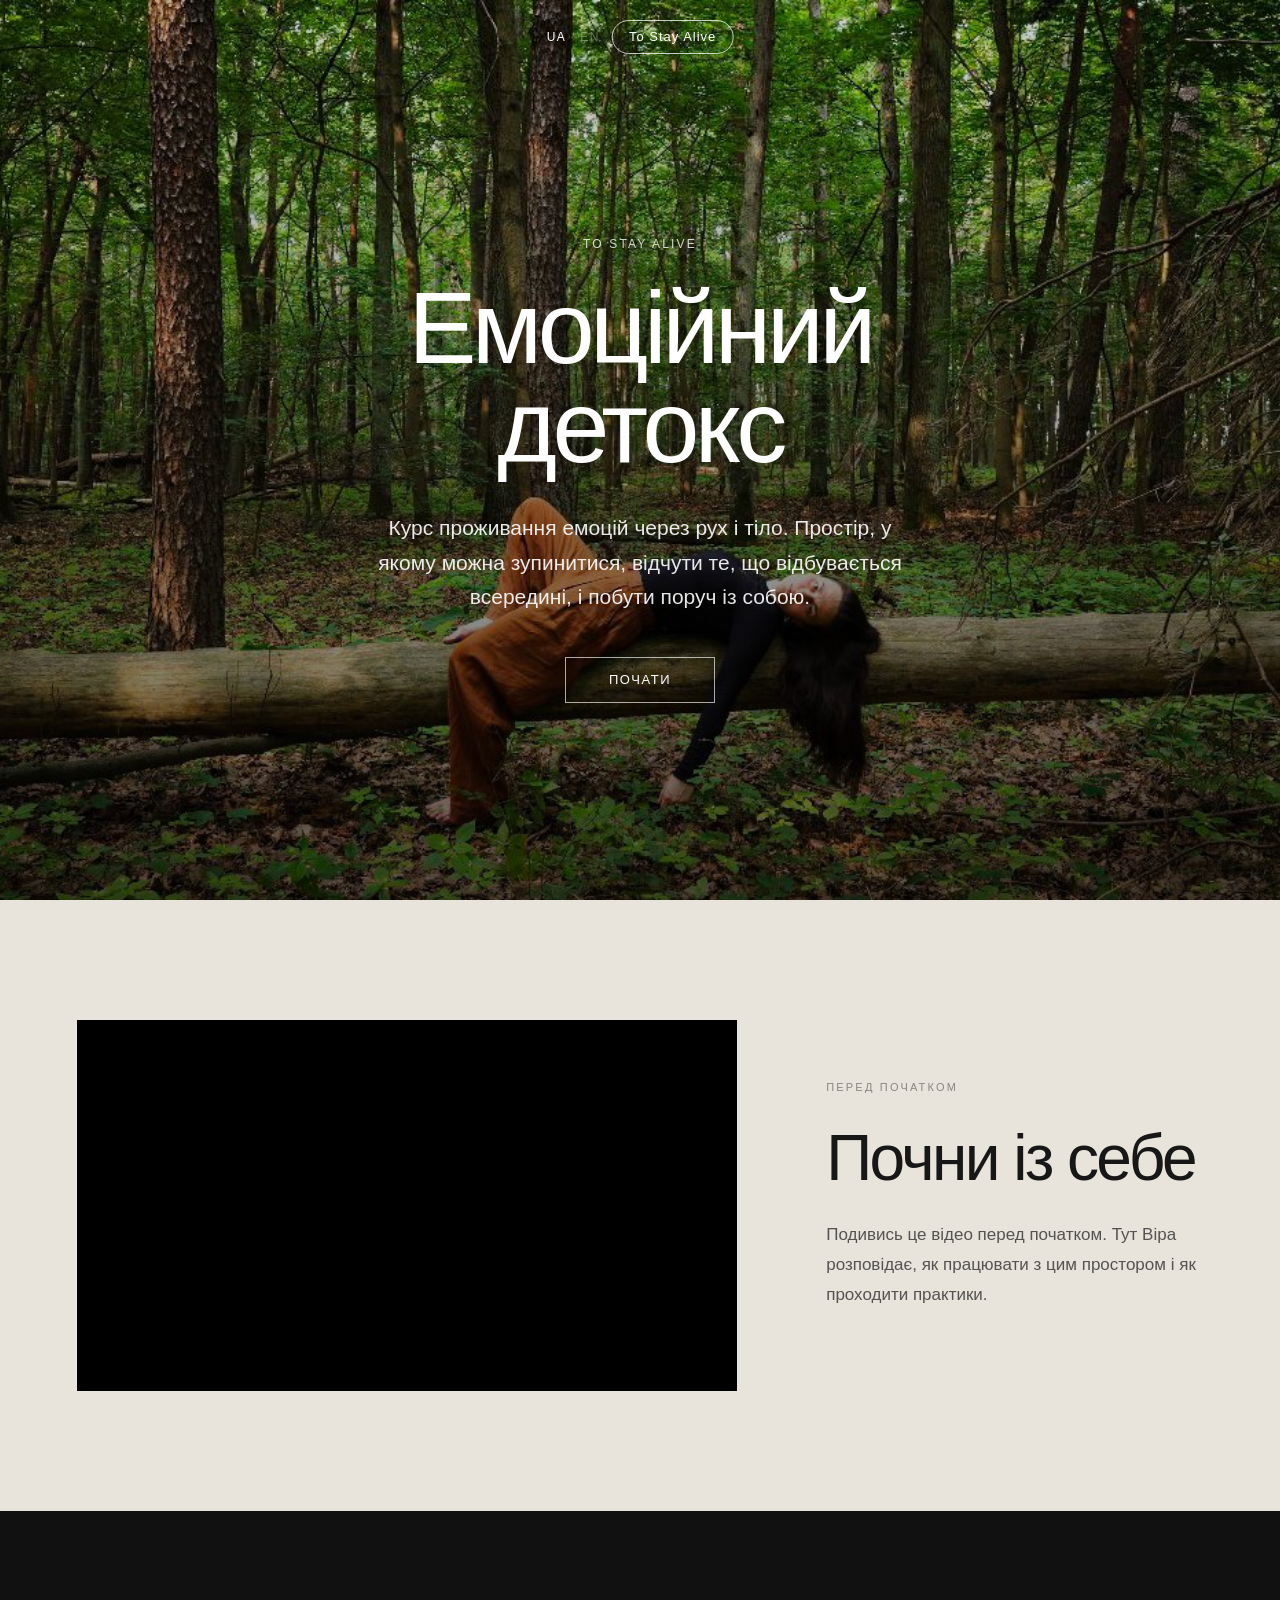
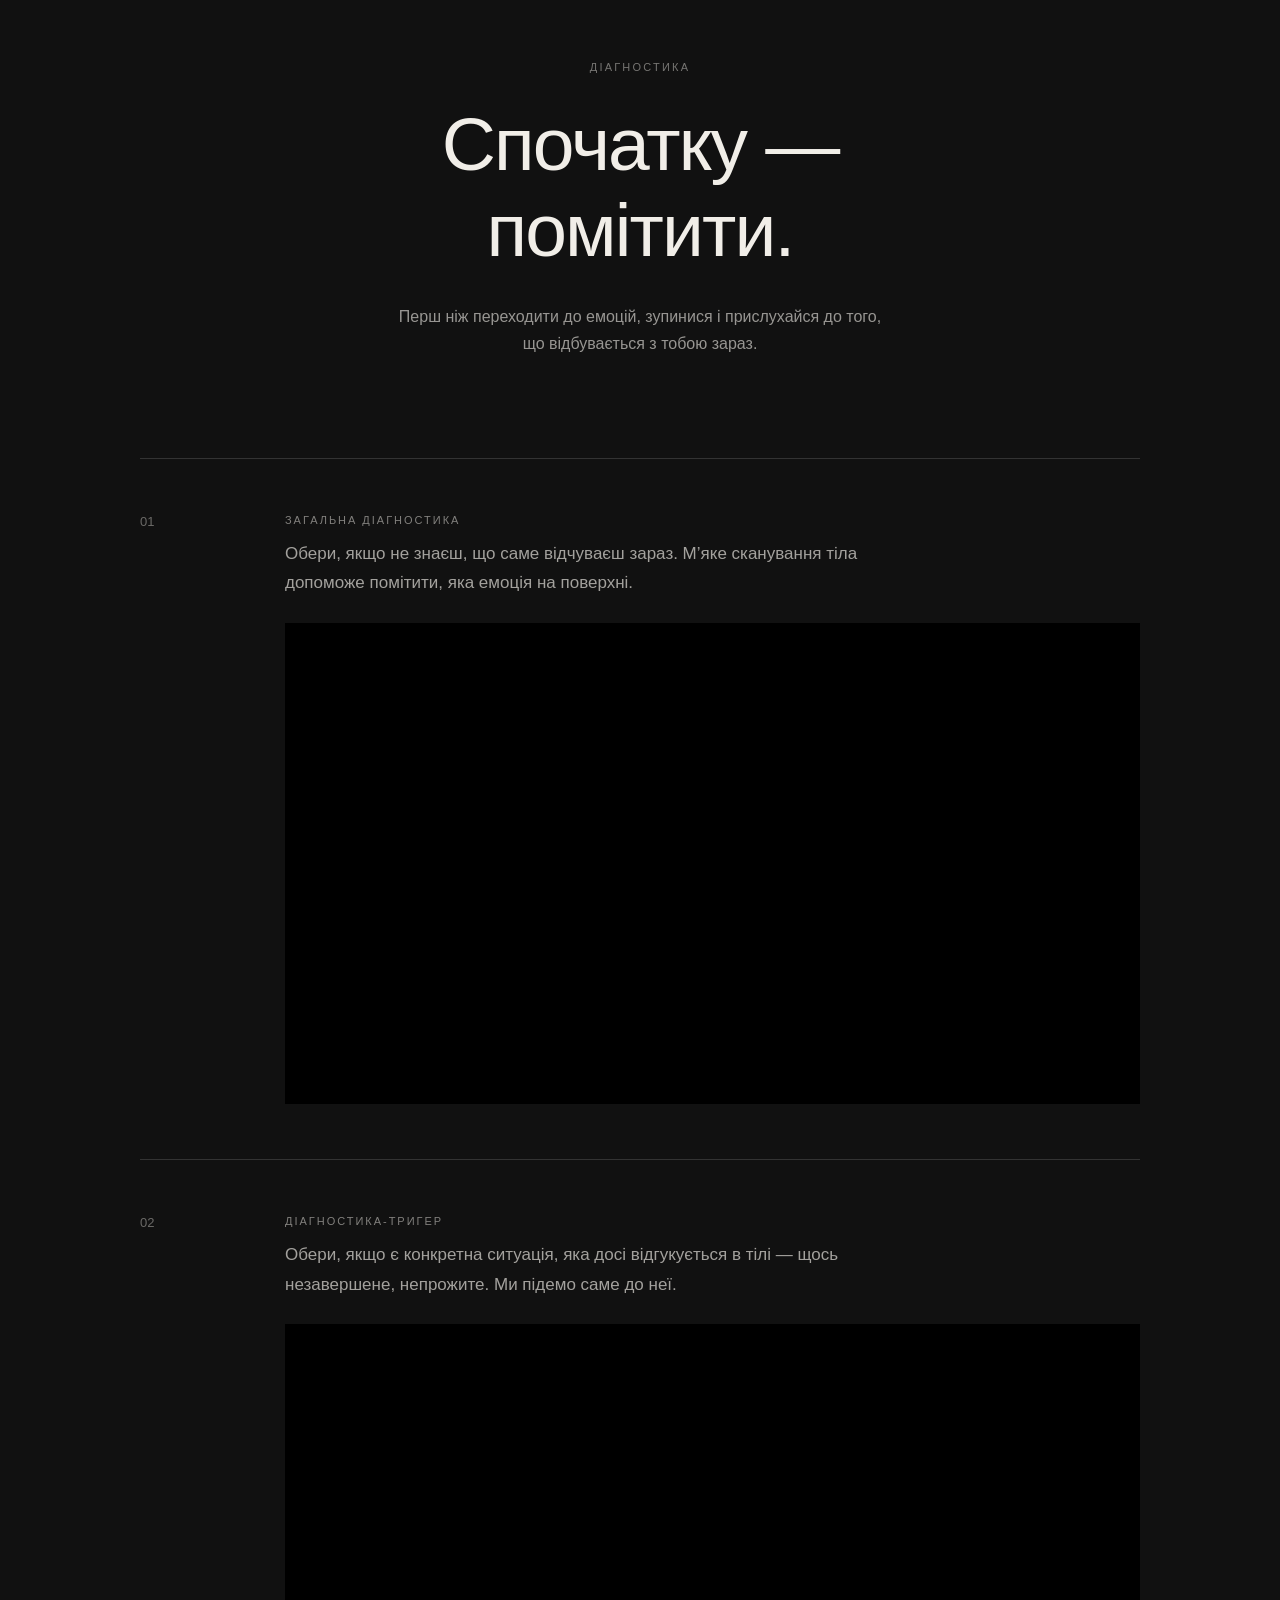
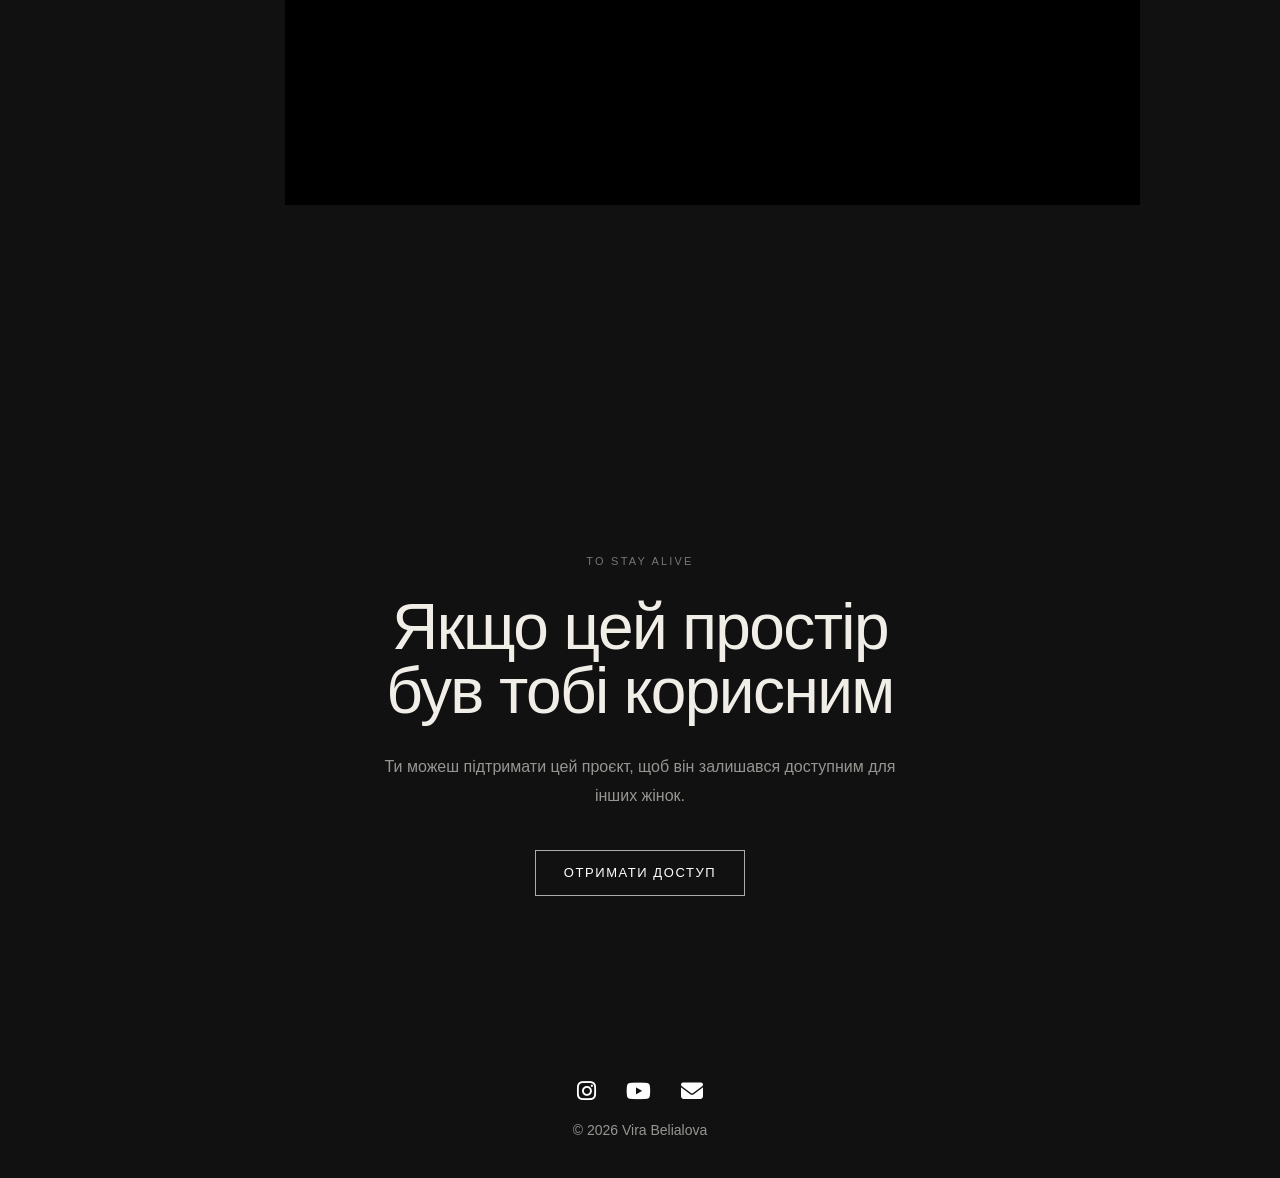
==== emotions.html @ 18999936 "Update emotions.html" ====
<!DOCTYPE html>
<html lang="uk">

<head>

  <meta charset="UTF-8">

  <meta
    name="viewport"
    content="width=device-width, initial-scale=1.0">

  <title>
    Емоційний детокс — практики проживання емоцій через рух і тіло | To Stay Alive
  </title>

  <meta
    name="description"
    content="Емоційний детокс — простір для роботи з емоціями через рух, тіло та самоспостереження. Практики для страху, тривоги, гніву, сорому, горя та радості."
  >

  <meta
    name="author"
    content="Vira Belialova"
  >

  <meta
    name="robots"
    content="index, follow, max-image-preview:large"
  >

  <link
    rel="canonical"
    href="https://vira-belialova.github.io/emotions.html"
  >

  <!-- LANGUAGE VERSIONS -->

  <link
    rel="alternate"
    hreflang="uk"
    href="https://vira-belialova.github.io/emotions.html"
  >

  <link
    rel="alternate"
    hreflang="en"
    href="https://vira-belialova.github.io/emotions.html"
  >

  <link
    rel="alternate"
    hreflang="x-default"
    href="https://vira-belialova.github.io/emotions.html"
  >


  <!-- OPEN GRAPH -->

  <meta
    property="og:type"
    content="website"
  >

  <meta
    property="og:title"
    content="Емоційний детокс — Emotional Detox"
  >

  <meta
    property="og:description"
    content="Практики проживання емоцій через рух, тіло та самоспостереження."
  >

  <meta
    property="og:url"
    content="https://vira-belialova.github.io/emotions.html"
  >

  <meta
    property="og:image"
    content="https://vira-belialova.github.io/images/emotions-hero.jpg"
  >

  <meta
    property="og:site_name"
    content="To Stay Alive"
  >


  <!-- TWITTER / X -->

  <meta
    name="twitter:card"
    content="summary_large_image"
  >

  <meta
    name="twitter:title"
    content="Емоційний детокс — Emotional Detox"
  >

  <meta
    name="twitter:description"
    content="Практики проживання емоцій через рух, тіло та самоспостереження."
  >

  <meta
    name="twitter:image"
    content="https://vira-belialova.github.io/images/emotions-hero.jpg"
  >


  <!-- STYLES -->

  <link
    rel="stylesheet"
    href="css/style.css">

  <link
    rel="stylesheet"
    href="css/emotions.css">


  <!-- ICONS -->

  <link
    rel="apple-touch-icon"
    href="/images/apple-touch-icon.png">

  <link
    rel="icon"
    type="image/png"
    sizes="32x32"
    href="/images/favicon-32x32.png">

  <link
    rel="icon"
    type="image/png"
    sizes="16x16"
    href="/images/favicon-16x16.png">

  <link
    rel="icon"
    href="/images/favicon.ico">


  <!-- FONT AWESOME -->

  <link
    rel="stylesheet"
    href="https://cdnjs.cloudflare.com/ajax/libs/font-awesome/6.5.2/css/all.min.css">


  <!-- STRUCTURED DATA -->

  <script type="application/ld+json">
  {
    "@context": "https://schema.org",
    "@type": "WebPage",
    "@id": "https://vira-belialova.github.io/emotions.html#webpage",
    "url": "https://vira-belialova.github.io/emotions.html",
    "name": "Емоційний детокс — Emotional Detox",
    "description": "Простір для роботи з емоціями через рух, тіло та самоспостереження.",
    "inLanguage": ["uk", "en"],
    "isPartOf": {
      "@type": "WebSite",
      "name": "To Stay Alive",
      "url": "https://vira-belialova.github.io/"
    },
    "creator": {
      "@type": "Person",
      "name": "Vira Belialova"
    },
    "about": [
      "emotional awareness",
      "body awareness",
      "movement practices",
      "fear",
      "anxiety",
      "anger",
      "shame",
      "grief",
      "joy",
      "self-reflection"
    ]
  }
  </script>

</head>


<body class="emotions-page">


<!-- =========================================================
     NAVIGATION
========================================================= -->

<nav class="main-nav emotions-nav">

  <div class="lang-switch">

    <span
      class="active"
      data-lang="uk"
      onclick="setLanguage('uk')">
      UA
    </span>

    <span>·</span>

    <span
      data-lang="en"
      onclick="setLanguage('en')">
      EN
    </span>

  </div>


  <a
    href="index.html"
    class="emotions-home-button">
    To Stay Alive
  </a>

</nav>



<!-- =========================================================
     UKRAINIAN
========================================================= -->

<main
  id="page-uk"
  class="language-page active">


  <!-- HERO -->

  <section class="emotion-hero">

    <div class="emotion-hero-image">

      <img
        src="images/emotions-hero.jpg"
        alt="Емоційний детокс">

    </div>


    <div class="emotion-hero-overlay"></div>


    <div class="emotion-hero-content fade-in">

      <span class="emotion-eyebrow">
        To Stay Alive
      </span>


      <h1>
        Емоційний<br>
        детокс
      </h1>


      <p>
        Курс проживання емоцій через рух і тіло.
        Простір, у якому можна зупинитися,
        відчути те, що відбувається всередині,
        і побути поруч із собою.
      </p>


      <a
        href="#intro-uk"
        class="emotion-button">
        Почати
      </a>

    </div>

  </section>



  <!-- INTRO -->

  <section
    class="emotion-video-section"
    id="intro-uk">

    <div class="emotion-video-container visible">

      <div class="emotion-video">

        <iframe
          src="https://www.youtube.com/embed/9es8H-iUbII?modestbranding=1&rel=0"
          title="Вступна частина — Емоційний детокс"
          loading="lazy"
          allow="accelerometer; autoplay; clipboard-write; encrypted-media; gyroscope; picture-in-picture; web-share"
          allowfullscreen>
        </iframe>

      </div>


      <div class="emotion-video-info">

        <span class="emotion-number">
          ПЕРЕД ПОЧАТКОМ
        </span>


        <h2>
          Почни із себе
        </h2>


        <p>
          Подивись це відео перед початком.
          Тут Віра розповідає, як працювати
          з цим простором і як проходити практики.
        </p>

      </div>

    </div>

  </section>



  <!-- DIAGNOSTICS -->

  <section class="emotion-journey">

    <div class="emotion-section-heading">

      <span class="emotion-number">
        ДІАГНОСТИКА
      </span>


      <h2>
        Спочатку — помітити.
      </h2>


      <p>
        Перш ніж переходити до емоцій,
        зупинися і прислухайся до того,
        що відбувається з тобою зараз.
      </p>

    </div>


    <div class="emotion-steps">


      <article class="emotion-step visible">

        <div class="emotion-step-number">
          01
        </div>


        <div class="emotion-step-content">

          <span>
            Загальна Діагностика
          </span>


          <p>
            Обери, якщо не знаєш, що саме відчуваєш зараз. М’яке сканування тіла допоможе помітити, яка емоція на поверхні.
          </p>


          <div class="emotion-video">

            <iframe
              src="https://www.youtube.com/embed/lxthpc0uVrY?modestbranding=1&rel=0"
              title="Діагностика 1"
              loading="lazy"
              allowfullscreen>
            </iframe>

          </div>

        </div>

      </article>



      <article class="emotion-step visible">

        <div class="emotion-step-number">
          02
        </div>


        <div class="emotion-step-content">

          <span>
            Діагностика-тригер
          </span>


          <p>
            Обери, якщо є конкретна ситуація, яка досі відгукується в тілі — щось незавершене, непрожите. Ми підемо саме до неї.
          </p>


          <div class="emotion-video">

            <iframe
              src="https://www.youtube.com/embed/dFPau69cO5Q?modestbranding=1&rel=0"
              title="Діагностика 2"
              loading="lazy"
              allowfullscreen>
            </iframe>

          </div>

        </div>

      </article>

    </div>

  </section>


  <div id="protected-content" style="display: none;">
  
  <!-- FEAR -->

  <section class="emotion-video-section">

    <div class="emotion-video-container">

      <div class="emotion-video">

        <iframe
          src="https://www.youtube.com/embed/xGLEsts89uA?modestbranding=1&rel=0"
          title="Страх — тривога"
          loading="lazy"
          allowfullscreen>
        </iframe>

      </div>


      <div class="emotion-video-info">

        <span class="emotion-number">
          01 · ЕМОЦІЯ
        </span>


        <h2>
          Страх — тривога
        </h2>


        <p>
          Страх і тривога можуть відчуватися тілом
          як напруга, стискання, бажання завмерти
          або втекти. Практика допомагає помітити
          ці відчуття та побути з ними через рух.
        </p>


        <button
          type="button"
          class="reflection-toggle"
          onclick="toggleReflection(this)">
          Зупинитися і записати
        </button>


        <div class="reflection-box">

          <p>
            Що ти помічаєш у собі зараз?
          </p>


          <textarea
            placeholder="Кілька слів для себе..."></textarea>

        </div>

      </div>

    </div>

  </section>



  <!-- ANGER -->

  <section class="emotion-video-section emotion-video-dark">

    <div class="emotion-video-container reverse">

      <div class="emotion-video">

        <iframe
          src="https://www.youtube.com/embed/i1LCmdo0Qpw?modestbranding=1&rel=0"
          title="Гнів"
          loading="lazy"
          allowfullscreen>
        </iframe>

      </div>


      <div class="emotion-video-info">

        <span class="emotion-number">
          02 · ЕМОЦІЯ
        </span>


        <h2>
          Гнів
        </h2>


        <p>
          Гнів може проявлятися як напруга,
          стискання, жар, бажання діяти або захистити
          свої межі. Практика допомагає дати цій енергії
          простір і помітити, що стоїть за нею.
        </p>


        <button
          type="button"
          class="reflection-toggle"
          onclick="toggleReflection(this)">
          Зупинитися і записати
        </button>


        <div class="reflection-box">

          <p>
            Що хоче сказати твій гнів?
          </p>


          <textarea
            placeholder="Кілька слів для себе..."></textarea>

        </div>

      </div>

    </div>

  </section>



  <!-- SHAME -->

  <section class="emotion-video-section">

    <div class="emotion-video-container">

      <div class="emotion-video">

        <iframe
          src="https://www.youtube.com/embed/QT0Ize2L8UE?modestbranding=1&rel=0"
          title="Сором"
          loading="lazy"
          allowfullscreen>
        </iframe>

      </div>


      <div class="emotion-video-info">

        <span class="emotion-number">
          03 · ЕМОЦІЯ
        </span>


        <h2>
          Сором
        </h2>


        <p>
          Сором може стискати тіло всередину —
          опускати голову, змінювати дихання,
          створювати бажання сховатися або стати менш помітною.
          Практика допомагає помітити це стискання
          і поступово повернути собі більше простору.
        </p>


        <button
          type="button"
          class="reflection-toggle"
          onclick="toggleReflection(this)">
          Зупинитися і записати
        </button>


        <div class="reflection-box">

          <p>
            Що відбувається всередині тебе?
          </p>


          <textarea
            placeholder="Кілька слів для себе..."></textarea>

        </div>

      </div>

    </div>

  </section>



  <!-- GRIEF -->

  <section class="emotion-video-section emotion-video-dark">

    <div class="emotion-video-container reverse">

      <div class="emotion-video">

        <iframe
          src="https://www.youtube.com/embed/eyhvzRlIT9U?modestbranding=1&rel=0"
          title="Горе"
          loading="lazy"
          allowfullscreen>
        </iframe>

      </div>


      <div class="emotion-video-info">

        <span class="emotion-number">
          04 · ЕМОЦІЯ
        </span>


        <h2>
          Горе
        </h2>


        <p>
          Горе може жити в грудях і горлі —
          відчуватися як тяжкість, стискання,
          бажання зітхнути або сховатися.
          Практика дає тілу можливість м'яко рухатися,
          дихати й залишатися поруч із тим, що болить.
        </p>


        <button
          type="button"
          class="reflection-toggle"
          onclick="toggleReflection(this)">
          Зупинитися і записати
        </button>


        <div class="reflection-box">

          <p>
            Що ти хочеш дозволити собі прожити?
          </p>


          <textarea
            placeholder="Кілька слів для себе..."></textarea>

        </div>

      </div>

    </div>

  </section>



  <!-- JOY -->

  <section class="emotion-video-section">

    <div class="emotion-video-container">

      <div class="emotion-video">

        <iframe
          src="https://www.youtube.com/embed/jTDl2qSixjk?modestbranding=1&rel=0"
          title="Радість"
          loading="lazy"
          allowfullscreen>
        </iframe>

      </div>


      <div class="emotion-video-info">

        <span class="emotion-number">
          05 · ЕМОЦІЯ
        </span>


        <h2>
          Радість
        </h2>


        <p>
          Радість може відчуватися як більше простору
          в тілі, вільніше дихання, легкість і бажання рухатися.
          Практика через вільний і спонтанний рух
          допомагає помітити та дозволити собі цей стан.
        </p>


        <button
          type="button"
          class="reflection-toggle"
          onclick="toggleReflection(this)">
          Зупинитися і записати
        </button>


        <div class="reflection-box">

          <p>
            Де ти відчуваєш радість у своєму тілі?
          </p>


          <textarea
            placeholder="Кілька слів для себе..."></textarea>

        </div>

      </div>

    </div>

  </section>



  <!-- THREE EMOTIONS -->

  <section class="emotion-video-section emotion-video-dark">

    <div class="emotion-video-container reverse">

      <div class="emotion-video">

        <iframe
          src="https://www.youtube.com/embed/d5rJlG49yBM?modestbranding=1&rel=0"
          title="Страх · Гнів · Сором"
          loading="lazy"
          allowfullscreen>
        </iframe>

      </div>


      <div class="emotion-video-info">

        <span class="emotion-number">
          06 · ПРАКТИКА
        </span>


        <h2>
          Страх · Гнів · Сором
        </h2>


        <p>
          Об'єднана практика для глибшого проживання
          трьох емоцій через рух і тіло.
        </p>


        <button
          type="button"
          class="reflection-toggle"
          onclick="toggleReflection(this)">
          Зупинитися і записати
        </button>


        <div class="reflection-box">

          <p>
            Що змінилося у твоєму стані?
          </p>


          <textarea
            placeholder="Кілька слів для себе..."></textarea>

        </div>

      </div>

    </div>

  </section>



  <!-- FINAL MEDITATION -->

  <section class="emotion-video-full">

    <div class="emotion-video-full-wrapper">

      <iframe
        src="https://www.youtube.com/embed/OehWZRHWod8?modestbranding=1&rel=0"
        title="Завершальна медитація"
        loading="lazy"
        allowfullscreen>
      </iframe>

    </div>

  </section>



  <!-- ENDING -->

  <section class="emotion-ending">

    <div class="emotion-ending-content">

      <span class="emotion-number">
        НА ЗАВЕРШЕННЯ
      </span>


      <h2>
        Ти можеш<br>
        повертатися сюди.
      </h2>


      <p>
        Не тільки коли все добре,
        а в будь-який момент, коли це необхідно —
        в будь-якому стані й без жодних правил
        або послідовностей.
      </p>


      <p class="emotion-ending-small">
        Бережи себе.
      </p>

    </div>

  </section>

  </div>

  <!-- SUPPORT -->

  <section class="emotion-support">

    <div class="emotion-support-content">

      <span class="emotion-number">
        TO STAY ALIVE
      </span>


      <h2>
        Якщо цей простір<br>
        був тобі корисним
      </h2>


      <p>
        Ти можеш підтримати цей проєкт,
        щоб він залишався доступним
        для інших жінок.
      </p>


      <button
        type="button"
        class="emotion-button"
        id="emotionsDonateBtn">
      
        Отримати доступ
      
      </button>

    </div>

  </section>


</main>



<!-- =========================================================
     ENGLISH
========================================================= -->

<main
  id="page-en"
  class="language-page">


  <!-- HERO -->

  <section class="emotion-hero">

    <div class="emotion-hero-image">

      <img
        src="images/emotions-hero.jpg"
        alt="Emotional Detox">

    </div>


    <div class="emotion-hero-overlay"></div>


    <div class="emotion-hero-content fade-in">

      <span class="emotion-eyebrow">
        To Stay Alive
      </span>


      <h1>
        Emotional<br>
        Detox
      </h1>


      <p>
        A movement-based course for processing emotions.
        A quiet space to slow down,
        notice what is happening inside,
        and stay with yourself.
      </p>


      <a
        href="#intro-en"
        class="emotion-button">
        Begin
      </a>

    </div>

  </section>



  <!-- INTRO -->

  <section
    class="emotion-video-section"
    id="intro-en">

    <div class="emotion-video-container visible">

      <div class="emotion-video">

        <iframe
          src="https://www.youtube.com/embed/UPxPCXpuX54?modestbranding=1&rel=0"
          title="Introduction — Emotional Detox"
          loading="lazy"
          allowfullscreen>
        </iframe>

      </div>


      <div class="emotion-video-info">

        <span class="emotion-number">
          BEFORE YOU BEGIN
        </span>


        <h2>
          Start with yourself
        </h2>


        <p>
          Watch this introduction before you begin.
          Vera will guide you through the space
          and explain how to work with the practices.
        </p>

      </div>

    </div>

  </section>



  <!-- DIAGNOSTICS -->

  <section class="emotion-journey">

    <div class="emotion-section-heading">

      <span class="emotion-number">
        DIAGNOSTICS
      </span>


      <h2>
        First — notice.
      </h2>


      <p>
        Before moving into the emotions,
        pause and notice what is happening
        inside you right now.
      </p>

    </div>


    <div class="emotion-steps">

      <article class="emotion-step visible">

        <div class="emotion-step-number">
          01
        </div>


        <div class="emotion-step-content">

          <span>
            Open diagnostic
          </span>


          <p>
            Choose this if you’re not sure what you’re feeling right now. A gentle body scan will help notice which emotion is closest to the surface.
          </p>


          <div class="emotion-video">

            <iframe
              src="https://www.youtube.com/embed/MCTmSelHE_M?modestbranding=1&rel=0"
              title="Diagnostic 1"
              loading="lazy"
              allowfullscreen>
            </iframe>

          </div>

        </div>

      </article>


      <article class="emotion-step visible">

        <div class="emotion-step-number">
          02
        </div>


        <div class="emotion-step-content">

          <span>
            Trigger diagnostic
          </span>


          <p>
            Choose this if there’s a specific situation still echoing in your body — something unfinished. We’ll go straight to that.
          </p>


          <div class="emotion-video">

            <iframe
              src="https://www.youtube.com/embed/0-iWEACOSRg?modestbranding=1&rel=0"
              title="Diagnostic 2"
              loading="lazy"
              allowfullscreen>
            </iframe>

          </div>

        </div>

      </article>

    </div>

  </section>

  <div id="protected-content" style="display: none;">

  <!-- FEAR -->

  <section class="emotion-video-section">

    <div class="emotion-video-container">

      <div class="emotion-video">

        <iframe
          src="https://www.youtube.com/embed/5UyP_F-0yXs?modestbranding=1&rel=0"
          title="Fear"
          loading="lazy"
          allowfullscreen>
        </iframe>

      </div>


      <div class="emotion-video-info">

        <span class="emotion-number">
          01 · EMOTION
        </span>


        <h2>
          Fear
        </h2>


        <p>
          Fear and anxiety can be felt in the body
          as tension, contraction, stillness,
          or the urge to move away.
          This practice invites you to notice
          these sensations through movement.
        </p>


        <button
          type="button"
          class="reflection-toggle"
          onclick="toggleReflection(this)">
          Pause & reflect
        </button>


        <div class="reflection-box">

          <p>
            What do you notice in yourself right now?
          </p>


          <textarea
            placeholder="A few words for yourself..."></textarea>

        </div>

      </div>

    </div>

  </section>



  <!-- ANGER -->

  <section class="emotion-video-section emotion-video-dark">

    <div class="emotion-video-container reverse">

      <div class="emotion-video">

        <iframe
          src="https://www.youtube.com/embed/4ALZcuwLGPo?modestbranding=1&rel=0"
          title="Anger"
          loading="lazy"
          allowfullscreen>
        </iframe>

      </div>


      <div class="emotion-video-info">

        <span class="emotion-number">
          02 · EMOTION
        </span>


        <h2>
          Anger
        </h2>


        <p>
          Anger can appear as tension, heat,
          contraction, the need to act,
          or the need to protect your boundaries.
          This practice gives that energy space
          and invites you to notice what lies beneath it.
        </p>


        <button
          type="button"
          class="reflection-toggle"
          onclick="toggleReflection(this)">
          Pause & reflect
        </button>


        <div class="reflection-box">

          <p>
            What does your anger want to say?
          </p>


          <textarea
            placeholder="A few words for yourself..."></textarea>

        </div>

      </div>

    </div>

  </section>



  <!-- SHAME -->

  <section class="emotion-video-section">

    <div class="emotion-video-container">

      <div class="emotion-video">

        <iframe
          src="https://www.youtube.com/embed/zcDHckG3BnA?modestbranding=1&rel=0"
          title="Shame"
          loading="lazy"
          allowfullscreen>
        </iframe>

      </div>


      <div class="emotion-video-info">

        <span class="emotion-number">
          03 · EMOTION
        </span>


        <h2>
          Shame
        </h2>


        <p>
          Shame can make the body contract inward —
          lowering the head, changing the breath,
          creating the urge to hide or become smaller.
          This practice helps you notice that contraction
          and gradually create more space.
        </p>


        <button
          type="button"
          class="reflection-toggle"
          onclick="toggleReflection(this)">
          Pause & reflect
        </button>


        <div class="reflection-box">

          <p>
            What is happening inside you?
          </p>


          <textarea
            placeholder="A few words for yourself..."></textarea>

        </div>

      </div>

    </div>

  </section>



  <!-- GRIEF -->

  <section class="emotion-video-section emotion-video-dark">

    <div class="emotion-video-container reverse">

      <div class="emotion-video">

        <iframe
          src="https://www.youtube.com/embed/Dup5n1ddhPY?modestbranding=1&rel=0"
          title="Grief"
          loading="lazy"
          allowfullscreen>
        </iframe>

      </div>


      <div class="emotion-video-info">

        <span class="emotion-number">
          04 · EMOTION
        </span>


        <h2>
          Grief
        </h2>


        <p>
          Grief can be felt in the chest and throat —
          as heaviness, tightness, or the desire to sigh.
          This practice gives the body space to move,
          breathe, and stay close to what hurts.
        </p>


        <button
          type="button"
          class="reflection-toggle"
          onclick="toggleReflection(this)">
          Pause & reflect
        </button>


        <div class="reflection-box">

          <p>
            What would you like to allow yourself to feel?
          </p>


          <textarea
            placeholder="A few words for yourself..."></textarea>

        </div>

      </div>

    </div>

  </section>



  <!-- JOY -->

  <section class="emotion-video-section">

    <div class="emotion-video-container">

      <div class="emotion-video">

        <iframe
          src="https://www.youtube.com/embed/8VbHXGXDVm8?modestbranding=1&rel=0"
          title="Joy"
          loading="lazy"
          allowfullscreen>
        </iframe>

      </div>


      <div class="emotion-video-info">

        <span class="emotion-number">
          05 · EMOTION
        </span>


        <h2>
          Joy
        </h2>


        <p>
          Joy can feel like more space in the body,
          freer breathing, lightness, and a desire to move.
          Through free and spontaneous movement,
          this practice invites you to notice
          and allow that experience.
        </p>


        <button
          type="button"
          class="reflection-toggle"
          onclick="toggleReflection(this)">
          Pause & reflect
        </button>


        <div class="reflection-box">

          <p>
            Where do you feel joy in your body?
          </p>


          <textarea
            placeholder="A few words for yourself..."></textarea>

        </div>

      </div>

    </div>

  </section>



  <!-- FINAL MEDITATION -->

  <section class="emotion-video-full">

    <div class="emotion-video-full-wrapper">

      <iframe
        src="https://www.youtube.com/embed/ATEfmNPqHtM?modestbranding=1&rel=0"
        title="Final meditation"
        loading="lazy"
        allowfullscreen>
      </iframe>

    </div>

  </section>



  <!-- ENDING -->

  <section class="emotion-ending">

    <div class="emotion-ending-content">

      <span class="emotion-number">
        TO FINISH
      </span>


      <h2>
        You can<br>
        come back here.
      </h2>


      <p>
        Not only when everything is fine,
        but whenever you need it —
        in any state and without
        any rules or sequence.
      </p>


      <p class="emotion-ending-small">
        Take care of yourself.
      </p>

    </div>

  </section>

    </section>

  </div>


  <!-- SUPPORT -->


  <section class="emotion-support">

    <div class="emotion-support-content">

      <span class="emotion-number">
        TO STAY ALIVE
      </span>


      <h2>
        If this space<br>
        was helpful to you
      </h2>


      <p>
        You can support this project
        and help keep it available
        for other women.
      </p>


      <button
        type="button"
        class="emotion-button"
        id="emotionsDonateBtnEn">
      
        Get access
      
      </button>

    </div>

  </section>


</main>



<!-- =========================================================
     DONATION MODAL
========================================================= -->

<div
  id="donateModal"
  class="donate-modal"
  role="dialog"
  aria-modal="true"
  aria-label="Donation information">


  <div class="donate-modal-content">


    <span
      id="closeModal"
      class="close-modal"
      aria-label="Close donation window"
      role="button"
      tabindex="0">

      &times;

    </span>


    <h2>
      Support the Project
    </h2>

  <!-- TABS -->
  
  <div class="donate-tabs">

  <button
    type="button"
    class="tab-btn active"
    data-tab="paypal">

    PayPal

  </button>


  <button
    type="button"
    class="tab-btn"
    data-tab="wise">

    Wise

  </button>


  <button
    type="button"
    class="tab-btn"
    data-tab="crypto">

    USDT

  </button>


  <button
    type="button"
    class="tab-btn"
    data-tab="card">

    A-Bank

  </button>

</div>



<!-- PAYPAL -->

<div
  class="tab-content active"
  id="paypal">

  <a
    href="https://paypal.me/ViraBelialova"
    target="_blank"
    rel="noopener noreferrer"
    class="donate-link">

    Donate via PayPal

  </a>


  <p class="donation-note">

    You can pay with PayPal account or card.

  </p>

</div>



<!-- WISE -->

<div
  class="tab-content"
  id="wise">

  <div class="bank-details">

    <p>
      <strong>Wise</strong>
    </p>


    <p class="card-number">
      BE82 9053 0838 8568
    </p>


    <button
      type="button"
      class="copy-btn"
      id="copyWise">

      Copy Wise details

    </button>

  </div>


  <p class="donation-note">

    You can support the project directly through Wise.

  </p>

</div>



<!-- USDT -->

<div
  class="tab-content"
  id="crypto">


  <div class="qr-copy">

    <img
      src="images/qr-usdt.JPG"
      alt="USDT QR code"
      class="donation-qr"
      loading="lazy">

  </div>


  <p
    class="donation-note wallet-address"
    id="walletAddress"
    style="display:none;">

    TLg3NrPEcMphcXSrAWVdmLc9QmAhAwKJ5G

  </p>


  <p class="donation-note">

    Make sure the network is TRC20.

  </p>


  <div class="donate-actions">

    <button
      type="button"
      id="copyWallet"
      class="copy-btn">

      Copy wallet

    </button>


    <button
      type="button"
      id="showWallet"
      class="show-wallet">

      Show wallet

    </button>

  </div>

</div>


<!-- A-BANK -->

<div
  class="tab-content"
  id="card">

  <p>
    Support via A-Bank
  </p>


  <div class="bank-details">

    <p>
      <strong>Card number</strong>
    </p>


    <p class="card-number">
      4323 3450 5365 5222
    </p>


    <button
      type="button"
      class="copy-btn"
      id="copyCard">

      Copy card number

    </button>

  </div>


  <p class="donation-note">

    You can support the project directly using the card details above.

  </p>

</div>


<!-- CLOSE DONATION MODAL CONTENT -->

</div>


<!-- CLOSE DONATION MODAL -->

  <!-- =========================================================
     ACCESS REQUEST
========================================================= -->

<div class="access-request">

  <button
    type="button"
    class="emotion-button"
    id="openAccessRequest">

    Отримати доступ

  </button>


  <div
    id="accessRequestPanel"
    class="access-request-panel"
    style="display:none;">

    <span class="emotion-number">
      ОТРИМАТИ ДОСТУП
    </span>

    <h3>
      Хочеш пройти Emotional Detox?
    </h3>

    <p>
      Залиш свої контакти — ми зв'яжемося з тобою
      та надішлемо персональне посилання після оплати.
    </p>


    <form id="accessRequestForm">

      <input
        type="text"
        id="requestName"
        name="name"
        placeholder="Твоє ім'я"
        required
      >


      <input
        type="text"
        id="requestContact"
        name="contact"
        placeholder="Email або Telegram"
        required
      >


      <select
        id="requestPayment"
        name="payment_method"
        required
      >

        <option value="">
          Обери спосіб оплати
        </option>

        <option value="Wise">
          Wise
        </option>

        <option value="PayPal">
          PayPal
        </option>

        <option value="USDT">
          USDT
        </option>

        <option value="A-Bank">
          A-Bank
        </option>

      </select>


      <textarea
        id="requestMessage"
        name="message"
        placeholder="Повідомлення (необов'язково)"
      ></textarea>


      <button
        type="submit"
        class="emotion-button">

        Надіслати запит

      </button>


      <p
        id="requestStatus"
        style="display:none;">
      </p>

    </form>

  </div>

</div>
  

</div>



<!-- =========================================================
     FOOTER
========================================================= -->



<footer>
  <div id="contacts" class="socials">
    <a href="https://www.instagram.com/veramandarin" target="_blank"><i class="fab fa-instagram"></i></a>
    <a href="https://www.youtube.com/@verabelialova" target="_blank"><i class="fab fa-youtube"></i></a>
    <a href="mailto:veramandarin@gmail.com"><i class="fas fa-envelope"></i></a>
  </div>
  <p style="margin-top:20px; font-size:14px; opacity:0.6;">© 2026 Vira Belialova</p>
</footer>

<script src="js/emotions.js"></script>

</body>

</html>
---- css/style.css ----
/* =========================
   BASE
========================= */
* {
  margin: 0;
  padding: 0;
  box-sizing: border-box;
  font-family: 'Garet', sans-serif;
}

body {
  background: #000;
  color: #fff;
  overflow-x: hidden;
}

.main-nav {
  position: fixed;
  top: 20px;
  left: 50%;
  transform: translateX(-50%);
  z-index: 1000;
  text-align: center;

  display: flex;
  justify-content: center;
  align-items: center;
  gap: 12px; 
}

.support-section {
  scroll-margin-top: 160px;
}


/* =========================
    language support
========================= */
.lang-switch {
  font-size: 12px;
  letter-spacing: 1.5px;
}

.lang-switch span{
  cursor:pointer;
  opacity:0.35;
  transition:opacity 0.4s ease;
}

.lang-switch span:hover{
  opacity:0.7;
}

.lang-switch .active{
  opacity:1;
}

@media (max-width: 768px){
  .main-nav {
    display: flex;
    align-items: center;
    flex-direction: row;
    gap: 12px;
  }
}

@media (max-width: 768px){
  .lang-switch{
    font-size: 11px;
  }
}



/* =========================
   SHE SUPPORT
========================= */
.she-support{
  margin-top:40px;
  text-align:center;
}

.she-support-btn{
  display:inline-block;
  font-size:14px;
  letter-spacing:1px;
  text-transform:uppercase;
  color:#fff;
  text-decoration:none;
  opacity:0.6;
  transition:opacity 0.3s ease;
}

.she-support-btn:hover{
  opacity:1;
}


/* =========================
   THANK PHOTO (TITLE ONLY)
========================= */
.thank-photo {
  position: relative;
}

/* =========================
   THANK TEXT SECTION (SEPARATE)
========================= */
.thank-text-section {
  background: #000;
  padding: 80px 0;
}

.thank-text {
  max-width: 650px;
  margin: 0 auto;
  padding: 0 24px;

  text-align: center;
  line-height: 1.8;
  font-size: 16px;
  color: #fff;

  opacity: 1;
  transform: translateY(20px);
  transition: opacity 1s ease, transform 1s ease;
}

/* fade-in */
.thank-text.visible {
  opacity: 0.9;
  transform: translateY(0);
}

/* MOBILE */
@media (max-width: 768px) {
  .thank-text {
    max-width: 88%;
    font-size: 15px;
    line-height: 1.7;
    padding: 0 12px;
  }

  .thank-text-section {
    padding: 60px 0;
  }
  .section {
  min-height: auto;
  height: auto;
   }
}

@media (max-width: 768px) {
  .video-text-section {
    padding: 50px 6%;
  }
}




/* =========================
  BACK TO TOP BUTTON
========================= */
#backToTop {
  position: fixed;
  bottom: 26px;
  right: 26px;
  width: 36px;
  height: 36px;

  border: 1px solid rgba(255,255,255,0.4);
  background: transparent;
  color: #fff;

  border-radius: 50%;
  font-size: 14px;
  font-weight: 300;

  cursor: pointer;

  opacity: 0;
  pointer-events: none;

  transition: opacity 0.4s ease,
              transform 0.4s ease,
              background 0.3s ease,
              border-color 0.3s ease;
}

/* hover — как у навигации */
#backToTop:hover {
  background: #fff;
  color: #000;
  border-color: #fff;
  transform: translateY(-2px);
}

#backToTop.show {
  opacity: 0.7;
  pointer-events: auto;
}

#backToTop.show:hover {
  opacity: 1;
}




/* =========================
 PAGE PRESENCE VIDEO
========================= */
.presence-video {
  width: 100%;
  height: 100vh;
  display: flex;
  justify-content: center;
  align-items: center;
  overflow: hidden;
}

.presence-video video {
  max-width: 100%;
  max-height: 100%;
  object-fit: contain;
  display: block;
}


/* =========================
 PAGE PRESENCE
========================= */
/* PRESENCE LAYOUT */
.presence-content {
  background: #000;
  overflow: hidden;
  transition: max-height 0.6s ease;
}

/* основной контейнер */
.presence-content > div {
  max-width: 800px;
  margin-left: 12%;
  margin-right: auto;
  padding: 160px 0 120px;
}

/* отступы между секциями */
.presence-content h2 {
  margin-top: 100px;
  margin-bottom: 30px;
  font-weight: 500;
  letter-spacing: 1px;
}

.presence-content h2:first-of-type {
  margin-top: 0;
}

.presence-content p {
  line-height: 1.9;
  margin-bottom: 40px;
  font-size: 16px;
  max-width: 650px;
}

.presence-content.active {
  max-height: 1200px;
  display: block;
}

/* grid блоки */
.presence-grid {
  margin: 60px 0;
  max-width: 650px;
}

/* --- MOBILE --- */
@media (max-width: 900px) {
  .presence-content > div {
    margin: 0 auto;
    padding: 120px 8% 80px;
  }

  .presence-content p,
  .presence-grid {
    max-width: 100%;
  }
}

/* PRESENCE PHOTO */
.presence-visual {
  margin: 80px 0;
  width: 100%;
}

.presence-visual img {
  width: 100%;
  max-height: 600px;
  object-fit: cover;
  display: block;
  border-radius: 4px;
}

.qr-copy {
  cursor: pointer;
  display: inline-block;
}

/* CRYPTO COPY BUTTON */
.copy-btn,
.show-wallet {
  margin-top: 10px;
  padding: 8px 14px;
  border: 1px solid #fff;
  background: transparent;
  color: #fff;
  border-radius: 18px;
  font-size: 13px;
  cursor: pointer;
  transition: 0.2s;
  min-width: 140px;          
  text-align: center;
}

.copy-btn:hover,
.show-wallet:hover {
  background: rgba(255,255,255,0.15);
}

.copy-btn.copied {
  background: #fff;
  color: #000;
}
.tab-content {
  display: none;
  text-align: center;
}

.tab-content.active {
  display: block;
}
.donate-actions {
  display: flex;
  flex-direction: column;
  align-items: center;
  gap: 8px;
  margin-top: 10px;
}
.tab-content p {
  margin-bottom: 10px;
}




/* =========================
  NAVIGATION
========================= */
/* бургер */
.burger {
  display: none;
  background: transparent;
  border: 1px solid #fff;
  color: #fff;
  padding: 8px 14px;
  border-radius: 20px;
  font-size: 18px;
  cursor: pointer;
}


.nav-links {
  display: flex;
  gap: 6px;
}

.nav-links a {
  display: inline-block;
  padding: 8px 18px;
  border: 1px solid #fff;
  background: transparent;
  color: #fff;
  text-decoration: none;
  font-size: 13px;
  letter-spacing: 1px;
  border-radius: 20px;
  transition: all 0.4s ease;
}

.nav-links a:hover {
  background: #fff;
  color: #000;
}

.nav-links a,
.burger {
  outline: none;
}

/* ===== АДАПТИВ ===== */
@media (max-width: 768px) {

  .nav-links {
    display: none;
    flex-direction: column;
    gap: 8px;

    position: absolute;
    top: 60px; 
    left: 50%; 
    transform: translateX(-50%);
     
    align-items: center;
  }

  .nav-links.open {
    display: flex;
  }

  .nav-links a {
    width: 160px;
    text-align: center;

    background: rgba(0, 0, 0, 0.35);
    backdrop-filter: blur(10px);
    -webkit-backdrop-filter: blur(10px);

    border: 1px solid rgba(255,255,255,0.25);
    border-radius: 24px;
    padding: 10px 16px;

    transition: all 0.2s ease;
  }

  .nav-links a:active {
    background: rgba(255,255,255,0.12);
    border-color: rgba(255,255,255,0.6);
  }

  .burger {
    display: inline-block;
  }

}




/* =========================
   DONATION SECTION
========================= */
.support-section {
  padding: 140px 10%;
  text-align: center;
  background: #000;
}

.support-content {
  max-width: 700px;
  margin: 0 auto;
}

.support-content h2 {
  font-size: 36px;
  margin-bottom: 30px;
  font-weight: 300;
}

.support-content p {
  font-size: 18px;
  line-height: 1.7;
  opacity: 0.8;
  margin-bottom: 40px;
}

.donate-button {
  display: inline-block;
  padding: 14px 40px;
  border: 1px solid #fff;
  background: #000;
  color: #fff;
  text-decoration: none;
  font-size: 14px;
  letter-spacing: 2px;
  transition: all 0.4s ease;
}

.donate-button:hover {
  background: #fff;
  color: #000;
}

/* MODAL BACKDROP */
.donate-modal {
  display: none;
  position: fixed;
  inset: 0;
  background: rgba(0,0,0,0.7);
  z-index: 999;
  align-items: center;
  justify-content: center;
}

/* CONTENT */
.donate-modal-content {
  background: #111;
  padding: 30px;
  border-radius: 10px;
  text-align: center;
  max-width: 420px;
  width: 90%;
  position: relative;
}

/* CLOSE */
.close-modal {
  position: absolute;
  top: 10px;
  right: 15px;
  font-size: 24px;
  cursor: pointer;
}

/* TABS */
.donate-tabs {
  display: flex;
  gap: 8px;
  justify-content: center;
  margin: 20px 0;
}

.tab-btn {
  padding: 8px 14px;
  border: 1px solid #fff;
  background: transparent;
  color: #fff;
  border-radius: 18px;
  font-size: 13px;
  cursor: pointer;
  transition: 0.2s ease;
}

.tab-btn.active {
  background: #fff;
  color: #000;
}

.tab-btn:not(.active):hover {
  background: rgba(255,255,255,0.15);
}

/* TAB CONTENT */
.tab-content {
  display: none;
  text-align: center;
}

.tab-content.active {
  display: block;
}

/* PAYPAL LINK */
.donate-link {
  display: inline-block;
  margin-top: 10px;
  padding: 10px 18px;
  border: 1px solid #fff;
  border-radius: 20px;
  text-decoration: none;
  color: #fff;
  transition: 0.2s;
}

.donate-link:hover {
  background: #fff;
  color: #000;
}

/* QR */
.donation-qr {
  width: 160px;
  height: 160px;
  object-fit: cover;
  margin: 15px auto;
  display: block;
}

.donation-note {
  font-size: 14px;
  opacity: 0.7;
}




/* =========================
   FULLSCREEN SECTIONS
========================= */
.section {
  position: relative;
  width: 100%;
  min-height: 100svh;
  height: 100svh;
  overflow: hidden;
}


.section img {
  width: 100%;
  height: 100%;
  object-fit: cover;
  display: block;
}

/* Overlay */
.overlay {
  position: absolute;
  inset: 0;
  background: rgba(0,0,0,0.45);
  transition: 0.5s ease;
  pointer-events: none;
}

.section:hover .overlay {
  background: rgba(0,0,0,0.25);
}


/* Hover (только для мышки) */
@media (hover: hover) and (pointer: fine) {
  .overlay {
    background: rgba(0,0,0,0.5);
  }

  .section:hover .overlay {
    background: rgba(0,0,0,0.25);
  }
}

/* =========================
   FADE-IN
========================= */
.fade-in {
  opacity: 0;
  transform: translateY(20px);
  transition: opacity 1.2s ease, transform 1.2s ease;
}

.fade-in.visible {
  opacity: 1;
  transform: translateY(0);
}

/* =========================
   TEXT OVER IMAGE
========================= */
.text-center {
  position: absolute;
  top: 50%;
  left: 50%;
  transform: translate(-50%, -50%);
  text-align: center;
  max-width: 80%;
  z-index: 2;
}

.text-center h1 {
  font-weight: 300;
  letter-spacing: 2px;
  font-size: 48px;
}

.text-center h2 {
  font-weight: 300;
  letter-spacing: 1px;
  font-size: 32px;
}

.text-center p {
  margin: 0.9em 0;
  line-height: 1.6;
}

/* =========================
   VIDEO + TEXT SECTION
========================= */
.video-text-section {
  width: 100%;
  background: #000;
  padding: 100px 10%;
}

.video-text-container {
  display: flex;
  gap: 60px;
  max-width: 1200px;
  margin: 0 auto;
  align-items: center;
  justify-content: space-between;
}

.video-side,
.text-side {
  flex: 0 0 50%;
  width: 50%;
}


.video-text-section.reverse .video-text-container {
  flex-direction: row-reverse;
}

/* Видео */
.video-wrapper {
  position: relative;
  width: 100%;
  aspect-ratio: 16 / 9;
}

.video-wrapper iframe {
  position: absolute;
  inset: 0;
  width: 100%;
  height: 100%;
  border: none;
}

/* Текст */
.text-side h2 {
  font-size: 36px;
  margin-bottom: 20px;
}

.text-side p {
  font-size: 18px;
  line-height: 1.6;
  opacity: 0.85;
}

/* =========================
   PHOTO 3 SECTION
========================= */
.photo3-section {
  display: flex;
  align-items: center;
  justify-content: space-between;
  gap: 40px;
  padding: 60px 10%;
  background: #000;
}

.photo3-section .photo3-side,
.photo3-section .text3-side {
  flex: 0 0 50%;
  width: 50%;
}

.photo3-section img {
  width: 100%;
  max-height: 600px;
  object-fit: cover;
  display: block;
}

/* =========================
   PHOTO 4 SECTION (contain)
========================= */
.photo4-section {
  display: flex;
  align-items: center;
  justify-content: center;
  background: #000;
  height: 100vh;
}

.photo4-section img {
  max-width: 100%;
  max-height: 100vh;
  width: auto;
  height: auto;
  object-fit: contain;
}

/* =========================
   SPLIT PHOTO 12
========================= */

.split-photo-section {
  min-height: 120vh;
  background: #000;
  display: flex;
  align-items: center;
  justify-content: center;
}

.split-photo {
  position: relative;
  width: 90vw;
  max-width: 900px;
  aspect-ratio: 1 / 1;
  overflow: hidden; /* важно */
}

.split-photo img {
  position: relative;
  width: 100%;
  height: 100%;
  object-fit: contain;
  display: block;
  z-index: 1;
}

/* Чёрные маски */
.slice {
  position: absolute;
  left: 0;
  width: 100%;
  height: 25%;
  background: #000;
  pointer-events: none;

  transition: transform 1s ease, opacity 1s ease;
  z-index: 2;
}

.slice1 { top: 0%; }
.slice2 { top: 25%; }
.slice3 { top: 50%; }
.slice4 { top: 75%; }

/* когда JS добавляет visible - маска уезжает вверх */
.slice.visible {
  transform: translateY(-100%);
  opacity: 0;
}



/* =========================
   FULLSCREEN VIDEO
========================= */
.video-full-section {
  width: 100%;
  background: #000;
  padding: 0;
}

.video-full-section .video-wrapper {
  position: relative;
  width: 100%;
  aspect-ratio: 16 / 9;
}

.video-full-section .video-wrapper iframe {
  position: absolute;
  inset: 0;
  width: 100%;
  height: 100%;
  border: none;
}

/* =========================
   TWO VIDEOS SIDE BY SIDE
========================= */
.video-two-section {
  width: 100%;
  background: #000;
  padding: 100px 10%;
}

.video-two-container {
  display: flex;
  gap: 30px;
  max-width: 1200px;
  margin: 0 auto;
  align-items: stretch;
}

.video-two-container .video-side {
  flex: 0 0 50%;
  width: 50%;
}

.video-two-container .video-wrapper {
  position: relative;
  width: 100%;
  aspect-ratio: 16 / 9;
}

.video-two-container .video-wrapper iframe {
  position: absolute;
  inset: 0;
  width: 100%;
  height: 100%;
  border: none;
}

/* =========================
   FOOTER
========================= */
footer {
  background: #000;
  padding: 40px;
  text-align: center;
}
.socials {
  display: flex;
  justify-content: center;
  align-items: center;
  gap: 30px;
}


.socials a {
  color: #fff;
  font-size: 22px;
  transition: 0.3s ease;
  text-decoration: none;
  line-height: 1; /* ВАЖНО */
}

.socials a i {
  display: block; 
}
.socials a:hover {
  color: #aaa;
}


/* =========================
   MOBILE
========================= */
@media (max-width: 768px) {

  .text-center {
    width: 95%;
    max-width: 95%;
    padding: 0 10px;
  }

  .text-center h1 { font-size: 28px; }
  .text-center h2 { font-size: 20px; }
  .text-center p  { font-size: 16px; }

  /* Видео + текст */
  .video-text-container {
    flex-direction: column !important;
    gap: 30px;
  }

  .video-side,
  .text-side {
    width: 100% !important;
    flex: none !important;
  }

  .text-side {
    text-align: center;
  }

  .text-side h2 { font-size: 28px; }
  .text-side p  { font-size: 16px; }

  /* Фото2 */
  .photo2-section img {
    width: 100%;
    height: auto;
    display: block;
  }

  .photo2-section {
    height: auto;
  }

  .photo2-section .overlay {
    height: 100%;
  }

  /* Фото3 */
  .photo3-section {
    flex-direction: column;
    padding: 30px 5%;
  }

  .photo3-section .photo3-side,
  .photo3-section .text3-side {
    width: 100%;
    flex: none;
  }

  .text3-side {
    text-align: center;
    margin-top: 20px;
  }

  /* Фото4 */
  .photo4-section img {
    max-height: 85vh;
  }

  /* Видео два */
  .video-two-container {
    flex-direction: column;
  }

  .video-two-container .video-side {
    width: 100%;
  }
}

/* =========================
   MOBILE FIX 
========================= */

@media (max-width: 768px) {

  /* Фото секции не растягиваются на лишний экран */
  .section.photo2-section {
    min-height: auto;
    height: auto;
  }

  .photo2-section {
    position: relative;
  }

  .photo2-section picture,
  .photo2-section img {
    display: block;
    width: 100%;
    height: auto;
  }

  /* чтобы 16:9 не тянуло */
  .photo2-section img {
    object-fit: cover;
  }

  .photo2-section .overlay {
    position: absolute;
    inset: 0;
  }

  .video-text-section {
    padding: 50px 20px;
  }

}
---- css/emotions.css ----
/* =========================================================
   EMOTIONS PAGE
   ========================================================= */

.emotions-page {
  background: #111;
  color: #f1eee8;
  overflow-x: hidden;
}

.emotions-page * {
  box-sizing: border-box;
}


/* =========================================================
   NAVIGATION
   IMPORTANT:
   DO NOT POSITION NAV HERE.
   The site's existing navigation layout controls it.
   ========================================================= */

.emotions-nav {
  z-index: 1000;

  transition:
    transform 0.4s ease,
    opacity 0.4s ease;
}

.emotions-nav.nav-hidden {
  transform: translateY(-120%);
  opacity: 0;
  pointer-events: none;
}


/* =========================================================
   LANGUAGE SWITCH
   ========================================================= */

.emotions-nav .lang-switch {
  position: relative;
  z-index: 1002;
}

.emotions-nav .lang-switch span {
  color: #fff !important;
  cursor: pointer;
}

.emotions-nav .lang-switch span.active {
  color: #fff !important;
  opacity: 1 !important;
}


/* =========================================================
   HOME / TO STAY ALIVE BUTTON
   ========================================================= */

.emotions-home-button {
  display: inline-flex;

  align-items: center;
  justify-content: center;

  width: auto;
  min-width: max-content;
  height: auto;

  padding: 8px 16px;

  color: #fff !important;

  background: transparent !important;

  border: 1px solid rgba(255,255,255,0.75);
  border-radius: 20px;

  text-decoration: none;

  font-size: 13px;
  line-height: 1.2;
  letter-spacing: 1px;

  white-space: nowrap;

  opacity: 1 !important;

  cursor: pointer;

  transition:
    background 0.25s ease,
    color 0.25s ease,
    border-color 0.25s ease,
    transform 0.25s ease;
}

.emotions-home-button:hover {
  background: #fff !important;
  color: #111 !important;
  border-color: #fff;

  transform: translateY(-1px);
}


/* =========================================================
   LANGUAGE PAGES
   ========================================================= */

.language-page {
  width: 100%;
}

#page-uk {
  display: block;
}

#page-en {
  display: none;
}


/* =========================================================
   HERO
   ========================================================= */

.emotion-hero {
  position: relative;

  min-height: 100svh;

  display: flex;
  align-items: center;
  justify-content: center;

  overflow: hidden;
}

.emotion-hero-image {
  position: absolute;
  inset: 0;

  z-index: 0;
}

.emotion-hero-image img {
  width: 100%;
  height: 100%;

  object-fit: cover;
  display: block;

  animation:
    emotionHeroZoom 18s ease-in-out infinite alternate;
}

@keyframes emotionHeroZoom {
  from {
    transform: scale(1);
  }

  to {
    transform: scale(1.05);
  }
}

.emotion-hero-overlay {
  position: absolute;
  inset: 0;

  z-index: 1;

  background:
    linear-gradient(
      to bottom,
      rgba(0,0,0,0.15),
      rgba(0,0,0,0.58)
    );
}

.emotion-hero-content {
  position: relative;
  z-index: 2;

  width: min(850px, 88%);

  padding: 120px 0 80px;

  text-align: center;

  color: #fff !important;
}

.emotion-eyebrow {
  display: block;

  margin-bottom: 28px;

  font-size: 12px;
  letter-spacing: 0.18em;
  text-transform: uppercase;

  opacity: 0.8;
}

.emotion-hero h1 {
  margin: 0;

  color: #fff !important;

  font-size: clamp(48px, 8vw, 105px);
  line-height: 0.96;

  font-weight: 400;

  letter-spacing: -0.045em;
}

.emotion-hero p {
  max-width: 560px;

  margin: 35px auto 42px;

  color: #fff !important;

  font-size: clamp(17px, 2vw, 21px);
  line-height: 1.65;

  opacity: 0.9;
}


/* =========================================================
   GENERAL BUTTON
   ========================================================= */

.emotion-button {
  position: relative;
  z-index: 5;

  display: inline-flex;

  align-items: center;
  justify-content: center;

  min-width: 150px;

  padding: 14px 28px;

  border: 1px solid rgba(255,255,255,0.65);

  color: #fff !important;
  background: transparent !important;

  text-decoration: none;

  font-family: inherit;
  font-size: 13px;
  line-height: 1.2;

  letter-spacing: 0.12em;
  text-transform: uppercase;

  cursor: pointer;

  opacity: 1 !important;

  pointer-events: auto;

  transition:
    background 0.25s ease,
    color 0.25s ease,
    border-color 0.25s ease,
    transform 0.25s ease;
}

.emotion-button:hover {
  background: #f1eee8 !important;
  color: #111 !important;

  border-color: #f1eee8;

  transform: translateY(-2px);
}


/* =========================================================
   INTRO
   ========================================================= */

.emotion-intro {
  min-height: 85vh;

  display: flex;
  align-items: center;
  justify-content: center;

  padding: 120px 20px;
}

.emotion-narrow {
  width: min(720px, 90%);

  text-align: center;
}

.emotion-number {
  display: block;

  margin-bottom: 28px;

  font-size: 11px;
  letter-spacing: 0.2em;

  opacity: 0.45;
}

.emotion-narrow h2,
.emotion-section-heading h2,
.emotion-ending h2,
.emotion-support h2 {
  margin: 0;

  font-weight: 400;

  letter-spacing: -0.025em;
}

.emotion-narrow h2 {
  font-size: clamp(34px, 5vw, 62px);
  line-height: 1.05;
}

.emotion-line {
  width: 45px;
  height: 1px;

  margin: 45px auto;

  background: currentColor;

  opacity: 0.35;
}

.emotion-narrow p {
  margin: 20px auto;

  max-width: 620px;

  font-size: 17px;
  line-height: 1.8;

  opacity: 0.7;
}


/* =========================================================
   FOR WHO
   ========================================================= */

.emotion-for-who {
  display: grid;

  grid-template-columns: 1fr 1fr;

  min-height: 90vh;

  background: #181818;
}

.emotion-for-image {
  min-height: 650px;

  overflow: hidden;
}

.emotion-for-image img {
  width: 100%;
  height: 100%;

  object-fit: cover;

  display: block;

  filter: saturate(0.75);
}

.emotion-for-text {
  display: flex;
  flex-direction: column;

  justify-content: center;

  padding: 12%;
}

.emotion-for-text h2 {
  margin: 0 0 45px;

  font-size: clamp(38px, 5vw, 65px);

  font-weight: 400;

  line-height: 1;

  letter-spacing: -0.04em;
}

.emotion-for-text p {
  margin: 7px 0;

  font-size: 19px;
  line-height: 1.6;

  opacity: 0.72;
}


/* =========================================================
   JOURNEY
   ========================================================= */

.emotion-journey {
  padding: 150px 7%;

  background: #111;
  color: #f1eee8;
}

.emotion-section-heading {
  max-width: 700px;

  margin: 0 auto 100px;

  text-align: center;
}

.emotion-section-heading h2 {
  font-size: clamp(42px, 6vw, 75px);
}

.emotion-section-heading p {
  max-width: 500px;

  margin: 30px auto 0;

  line-height: 1.7;

  opacity: 0.6;
}

.emotion-steps {
  max-width: 1000px;

  margin: auto;
}

.emotion-step {
  display: grid;

  grid-template-columns: 100px 1fr;

  gap: 45px;

  padding: 55px 0;

  border-top: 1px solid rgba(255,255,255,0.14);

  opacity: 1;

  transform: translateY(0);
}

.emotion-step.visible {
  opacity: 1;
  transform: translateY(0);
}

.emotion-step-number {
  font-size: 13px;
  opacity: 0.4;
}

.emotion-step-content > span {
  display: block;

  margin-bottom: 13px;

  font-size: 11px;

  letter-spacing: 0.18em;
  text-transform: uppercase;

  opacity: 0.5;
}

.emotion-step h3 {
  margin: 0 0 16px;

  font-size: clamp(27px, 3vw, 40px);

  font-weight: 400;

  letter-spacing: -0.025em;
}

.emotion-step p {
  max-width: 600px;

  margin: 0 0 25px;

  font-size: 17px;
  line-height: 1.75;

  opacity: 0.65;
}


/* =========================================================
   VIDEO SECTIONS
   ========================================================= */

.emotion-video-section {
  padding: 120px 6%;

  background: #e8e4dc;
  color: #171717;
}

.emotion-video-dark {
  background: #151515;
  color: #f1eee8;
}

.emotion-video-container,
.emotion-video-container.reverse {
  max-width: 1250px;

  margin: auto;

  display: grid;

  grid-template-columns: 1.4fr 0.8fr;

  gap: 7vw;

  align-items: center;

  opacity: 1;

  transform: none;
}

.emotion-video-container.reverse {
  grid-template-columns: 0.8fr 1.4fr;
}

.emotion-video-container.visible {
  opacity: 1;
  transform: none;
}

.emotion-video {
  position: relative;

  width: 100%;

  aspect-ratio: 16 / 9;

  overflow: hidden;

  background: #000;
}

.emotion-video iframe {
  width: 100%;
  height: 100%;

  border: 0;

  display: block;
}

.emotion-video-info {
  padding: 20px 0;
}

.emotion-video-info h2 {
  margin: 0 0 25px;

  font-size: clamp(38px, 5vw, 65px);

  font-weight: 400;

  letter-spacing: -0.04em;
}

.emotion-video-info > p {
  max-width: 470px;

  margin-bottom: 20px;

  font-size: 17px;
  line-height: 1.75;

  opacity: 0.7;
}


/* =========================================================
   REFLECTION
   ========================================================= */

.reflection-toggle {
  position: relative;
  z-index: 5;

  margin-top: 28px;

  padding: 0 0 5px;

  background: none !important;

  border: 0;
  border-bottom: 1px solid currentColor;

  color: inherit !important;

  font-family: inherit;

  font-size: 12px;

  letter-spacing: 0.12em;
  text-transform: uppercase;

  cursor: pointer;

  opacity: 0.65;
}

.reflection-box {
  max-height: 0;

  overflow: hidden;

  opacity: 0;

  transition:
    max-height 0.7s ease,
    opacity 0.5s ease;
}

.reflection-box.open {
  max-height: 300px;

  margin-top: 30px;

  opacity: 1;
}

.reflection-box p {
  font-size: 15px;
  line-height: 1.6;

  opacity: 0.65;
}

.reflection-box textarea {
  width: 100%;

  min-height: 100px;

  padding: 15px;

  margin-top: 10px;

  resize: vertical;

  background: transparent;

  border: 1px solid currentColor;

  color: inherit;

  font-family: inherit;

  font-size: 14px;

  opacity: 0.6;

  outline: none;
}

.reflection-box textarea:focus {
  opacity: 1;
}


/* =========================================================
   FULL VIDEO
   ========================================================= */

.emotion-video-full {
  background: #000;

  padding: 0;
}

.emotion-video-full-wrapper {
  width: 100%;

  aspect-ratio: 16 / 9;

  max-height: 100vh;
}

.emotion-video-full iframe {
  width: 100%;
  height: 100%;

  border: 0;
}


/* =========================================================
   ENDING
   ========================================================= */

.emotion-ending {
  min-height: 90vh;

  display: flex;

  align-items: center;
  justify-content: center;

  text-align: center;

  padding: 120px 20px;

  background: #e8e4dc;
  color: #171717;
}

.emotion-ending-content {
  max-width: 800px;

  opacity: 1;
  transform: none;
}

.emotion-ending-content.visible {
  opacity: 1;
  transform: none;
}

.emotion-ending h2 {
  font-size: clamp(43px, 6vw, 78px);

  line-height: 0.98;
}

.emotion-ending p {
  margin: 35px auto 0;

  max-width: 500px;

  font-size: 20px;

  line-height: 1.7;

  opacity: 0.65;
}

.emotion-ending-small {
  font-size: 15px !important;
  opacity: 0.45 !important;
}


/* =========================================================
   SUPPORT
   ========================================================= */

.emotion-support {
  position: relative;

  z-index: 2;

  min-height: 70vh;

  display: flex;

  align-items: center;
  justify-content: center;

  text-align: center;

  padding: 100px 20px;

  background: #111 !important;
  color: #f1eee8 !important;
}

.emotion-support-content {
  position: relative;
  z-index: 3;

  max-width: 650px;

  opacity: 1 !important;
  transform: none !important;

  pointer-events: auto !important;
}

.emotion-support-content.visible {
  opacity: 1 !important;
  transform: none !important;
}

.emotion-support h2 {
  margin: 0;

  color: #f1eee8 !important;

  font-size: clamp(38px, 5vw, 65px);

  line-height: 1;
}

.emotion-support p {
  max-width: 520px;

  margin: 30px auto 40px;

  color: #f1eee8 !important;

  line-height: 1.8;

  opacity: 0.6;
}

.emotion-support .emotion-number {
  color: #f1eee8 !important;
}


/* =========================================================
   DONATION MODAL
   ONE VERSION ONLY
   ========================================================= */

.donate-modal {
  position: fixed;

  inset: 0;

  z-index: 99999;

  display: flex;

  align-items: center;
  justify-content: center;

  padding: 20px;

  background: rgba(0,0,0,0.72);

  backdrop-filter: blur(10px);
  -webkit-backdrop-filter: blur(10px);

  opacity: 0;
  visibility: hidden;
  pointer-events: none;

  transition:
    opacity 0.25s ease,
    visibility 0.25s ease;
}

.donate-modal.active {
  opacity: 1;

  visibility: visible;

  pointer-events: auto;
}

.donate-modal-content {
  position: relative;

  z-index: 100000;

  width: min(500px, 100%);

  max-height: 90vh;

  overflow-y: auto;

  padding: 40px;

  background: #f7f4ef !important;

  color: #222 !important;

  border-radius: 18px;

  box-shadow:
    0 30px 100px rgba(0,0,0,0.45);

  transform: translateY(20px) scale(0.98);

  transition:
    transform 0.25s ease;
}

.donate-modal.active .donate-modal-content {
  transform: translateY(0) scale(1);
}

.donate-modal-content h2 {
  margin: 0 45px 28px 0;

  color: #222 !important;

  font-size: clamp(30px, 5vw, 48px);

  line-height: 1.05;

  font-weight: 400;

  letter-spacing: -0.035em;
}


/* =========================================================
   CLOSE
   ========================================================= */

.close-modal {
  position: absolute;

  top: 16px;
  right: 20px;

  z-index: 100001;

  width: 36px;
  height: 36px;

  display: flex;

  align-items: center;
  justify-content: center;

  border: 0;

  background: transparent !important;

  color: #222 !important;

  font-size: 28px;
  line-height: 1;

  cursor: pointer;

  opacity: 0.55;

  transition:
    opacity 0.2s ease,
    transform 0.2s ease;
}

.close-modal:hover {
  opacity: 1;

  transform: rotate(90deg);
}


/* =========================================================
   DONATION TABS
   ========================================================= */

.donate-tabs {
  display: flex;

  flex-wrap: wrap;

  gap: 8px;

  margin-bottom: 24px;
}

.donate-tabs .tab-btn {
  position: relative;

  z-index: 2;

  padding: 10px 16px;

  border: 0;

  border-radius: 999px;

  background: rgba(0,0,0,0.07) !important;

  color: #222 !important;

  font-family: inherit;

  font-size: 12px;

  letter-spacing: 0.08em;

  text-transform: uppercase;

  cursor: pointer;

  opacity: 0.65;

  transition:
    background 0.2s ease,
    color 0.2s ease,
    opacity 0.2s ease;
}

.donate-tabs .tab-btn:hover {
  background: rgba(0,0,0,0.12) !important;

  opacity: 1;
}

.donate-tabs .tab-btn.active {
  background: #222 !important;

  color: #fff !important;

  opacity: 1;
}


/* =========================================================
   TAB CONTENT
   ========================================================= */

.donate-modal .tab-content {
  display: none;
}

.donate-modal .tab-content.active {
  display: block;
}

.donate-modal .tab-content p {
  color: #222 !important;
}

.donation-note {
  margin-top: 16px;

  font-size: 14px;

  line-height: 1.6;

  opacity: 0.7;
}


/* =========================================================
   DONATION LINKS
   ========================================================= */

.donate-link {
  display: inline-flex;

  align-items: center;
  justify-content: center;

  min-width: 200px;

  padding: 14px 22px;

  border: 0;

  border-radius: 10px;

  background: #222 !important;

  color: #fff !important;

  text-decoration: none;

  font-size: 13px;

  letter-spacing: 0.08em;

  text-transform: uppercase;

  cursor: pointer;

  transition:
    background 0.25s ease,
    color 0.25s ease,
    transform 0.25s ease;
}

.donate-link:hover {
  background: #333 !important;

  color: #fff !important;

  transform: translateY(-2px);
}

.donate-link.minimal {
  margin-top: 12px;
}


/* =========================================================
   BANK DETAILS
   ========================================================= */

.bank-details {
  margin: 15px 0;

  padding: 20px;

  border-radius: 12px;

  background: rgba(0,0,0,0.05);
}

.bank-details p {
  margin: 8px 0;

  color: #222 !important;
}

.card-number {
  font-family: monospace;

  font-size: 15px;

  letter-spacing: 0.04em;

  word-break: break-all;
}


/* =========================================================
   USDT
   ========================================================= */

.qr-copy {
  display: flex;

  justify-content: center;

  margin-bottom: 20px;
}

.donation-qr {
  width: min(280px, 100%);

  height: auto;

  display: block;

  margin: 0 auto 20px;

  border-radius: 12px;
}

.wallet-address {
  word-break: break-all;

  padding: 12px;

  border: 1px solid rgba(23,23,23,0.18);

  border-radius: 8px;

  background: rgba(0,0,0,0.05);

  font-family: monospace;

  font-size: 12px;
}

.donate-actions {
  display: flex;

  flex-wrap: wrap;

  gap: 10px;

  margin-top: 15px;
}

.copy-btn,
.show-wallet {
  position: relative;

  z-index: 3;

  padding: 10px 14px;

  border: 0;

  border-radius: 8px;

  background: #222 !important;

  color: #fff !important;

  font-family: inherit;

  font-size: 12px;

  letter-spacing: 0.06em;

  cursor: pointer;

  transition:
    background 0.2s ease,
    opacity 0.2s ease;
}

.copy-btn:hover,
.show-wallet:hover {
  background: #333 !important;

  color: #fff !important;

  opacity: 0.9;
}


/* =========================================================
   MODAL BODY LOCK
   ========================================================= */

body.modal-open {
  overflow: hidden;
}


/* =========================================================
   FOOTER
   ========================================================= */

.emotions-page footer {
  position: relative;

  z-index: 2;

  background: #111;

  color: #f1eee8;
}


/* =========================================================
   MOBILE
   ========================================================= */

@media (max-width: 800px) {

  .emotions-home-button {
    min-height: 42px;

    padding: 7px 12px;

    font-size: 11px;

    letter-spacing: 0.8px;
  }

  .emotion-hero-content {
    width: 88%;

    padding-top: 100px;
  }

  .emotion-hero h1 {
    font-size: clamp(48px, 13vw, 75px);
  }

  .emotion-intro {
    min-height: auto;

    padding: 120px 20px;
  }

  .emotion-for-who {
    grid-template-columns: 1fr;
  }

  .emotion-for-image {
    min-height: 65vh;
  }

  .emotion-for-text {
    padding: 90px 10%;
  }

  .emotion-for-text h2 {
    font-size: 48px;

    margin-bottom: 35px;
  }

  .emotion-journey {
    padding: 110px 8%;
  }

  .emotion-section-heading {
    margin-bottom: 60px;
  }

  .emotion-step {
    grid-template-columns: 45px 1fr;

    gap: 20px;

    padding: 40px 0;
  }

  .emotion-video-section {
    padding: 80px 7%;
  }

  .emotion-video-container,
  .emotion-video-container.reverse {
    grid-template-columns: 1fr;

    gap: 45px;
  }

  .emotion-video-info h2 {
    font-size: 48px;
  }

  .emotion-video-full-wrapper {
    aspect-ratio: 16 / 10;
  }

  .emotion-ending {
    min-height: 70vh;
  }

  .donate-modal {
    padding: 12px;
  }

  .donate-modal-content {
    padding: 32px 22px;

    max-height: 92vh;

    border-radius: 14px;
  }

  .donate-tabs {
    overflow-x: auto;

    flex-wrap: nowrap;
  }

  .donate-tabs .tab-btn {
    white-space: nowrap;
  }

}


/* =========================================================
   SMALL PHONES
   ========================================================= */

@media (max-width: 480px) {

  .emotions-home-button {
    min-height: 40px;

    padding: 7px 11px;

    font-size: 10px;
  }

  .emotion-hero-content {
    width: 88%;
  }

  .emotion-hero p {
    font-size: 16px;
  }

  .emotion-for-image {
    min-height: 55vh;
  }

  .emotion-for-text {
    padding: 80px 8%;
  }

  .emotion-for-text h2 {
    font-size: 42px;
  }

  .emotion-step h3 {
    font-size: 29px;
  }

  .emotion-video-info h2 {
    font-size: 42px;
  }

  .donate-modal-content {
    padding: 30px 20px;
  }

}


/* =========================================================
   REDUCED MOTION
   ========================================================= */

@media (prefers-reduced-motion: reduce) {

  *,
  *::before,
  *::after {

    animation-duration: 0.01ms !important;

    animation-iteration-count: 1 !important;

    scroll-behavior: auto !important;

    transition-duration: 0.01ms !important;
  }

}
/* =========================================================
   EMOTIONS HERO — TEXT VISIBILITY FIX
   ========================================================= */

.emotions-page .emotion-hero-content {
  position: relative;
  z-index: 10;

  color: #fff !important;
}

.emotions-page .emotion-hero-content .emotion-eyebrow,
.emotions-page .emotion-hero-content h1,
.emotions-page .emotion-hero-content p {
  color: #fff !important;
  opacity: 1 !important;
}

.emotions-page .emotion-hero-content .emotion-eyebrow {
  opacity: 0.8 !important;
}

.emotions-page .emotion-hero-content p {
  opacity: 0.9 !important;
}
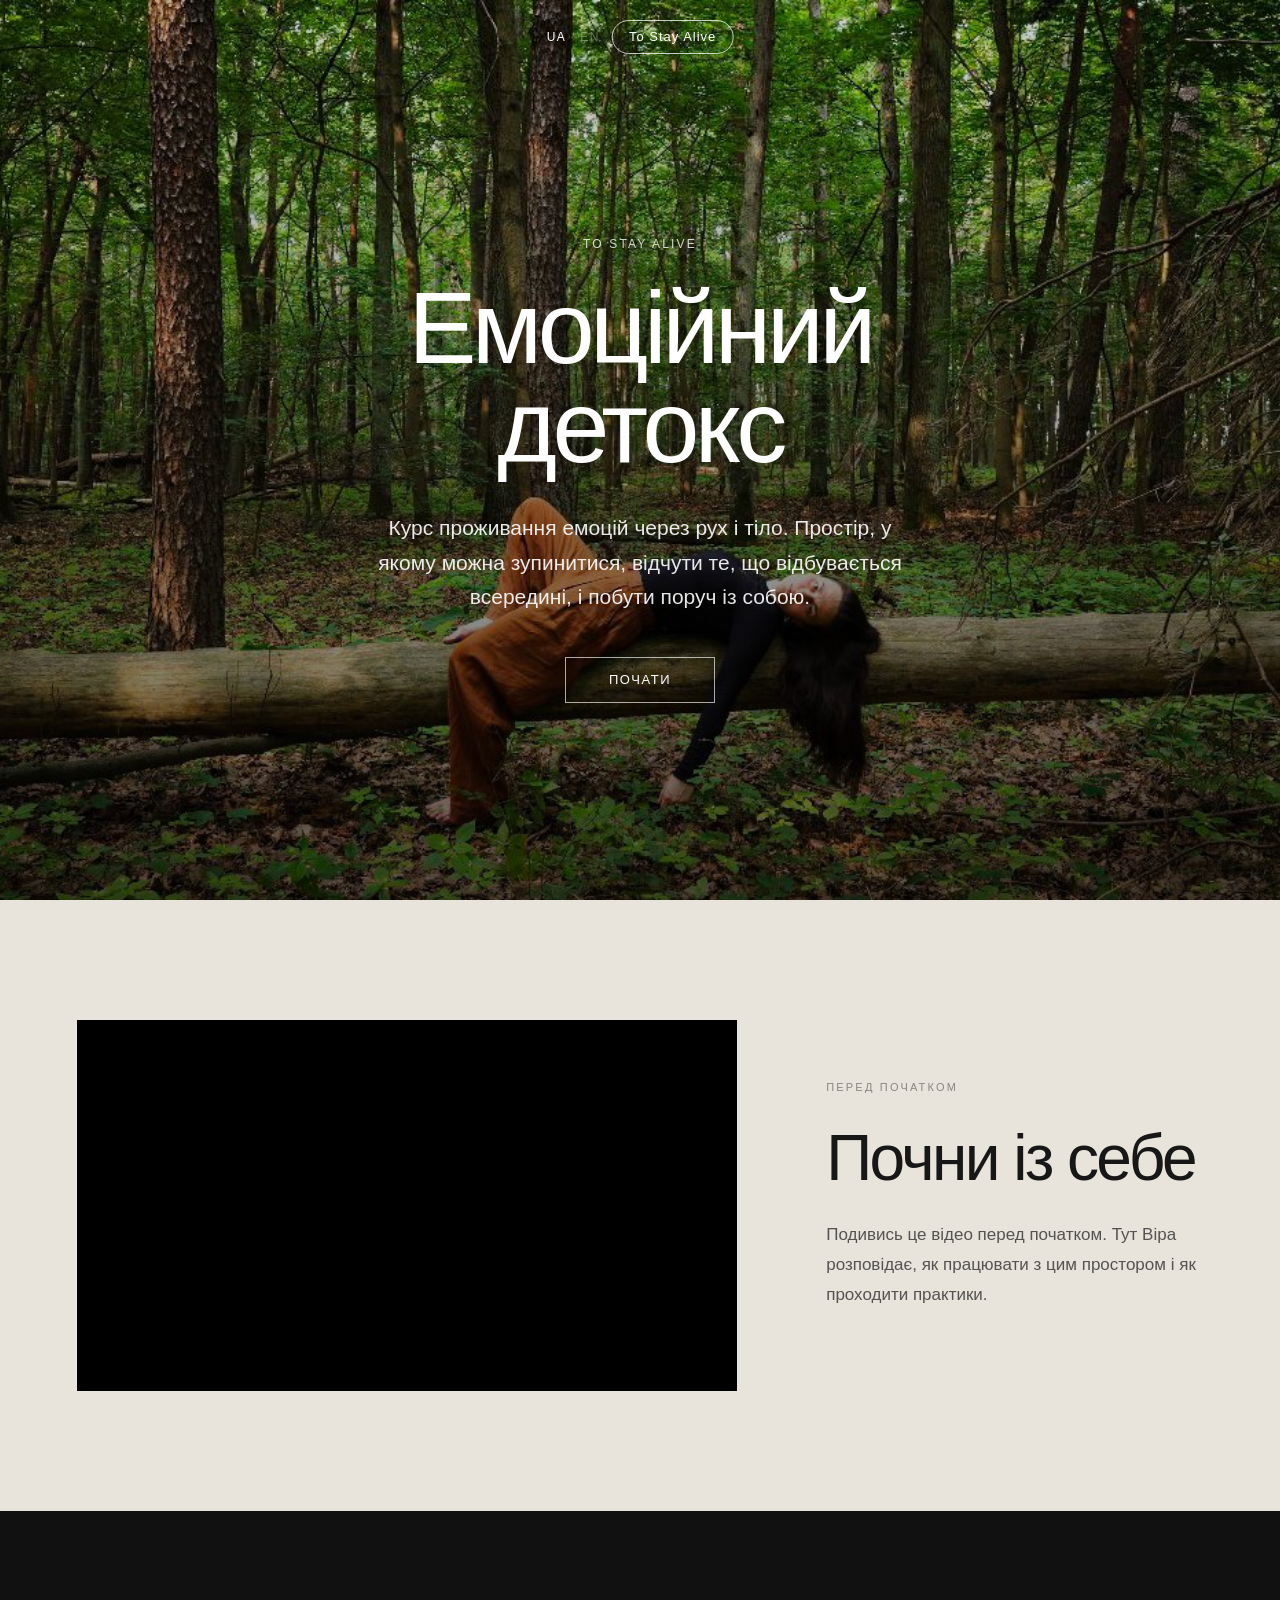
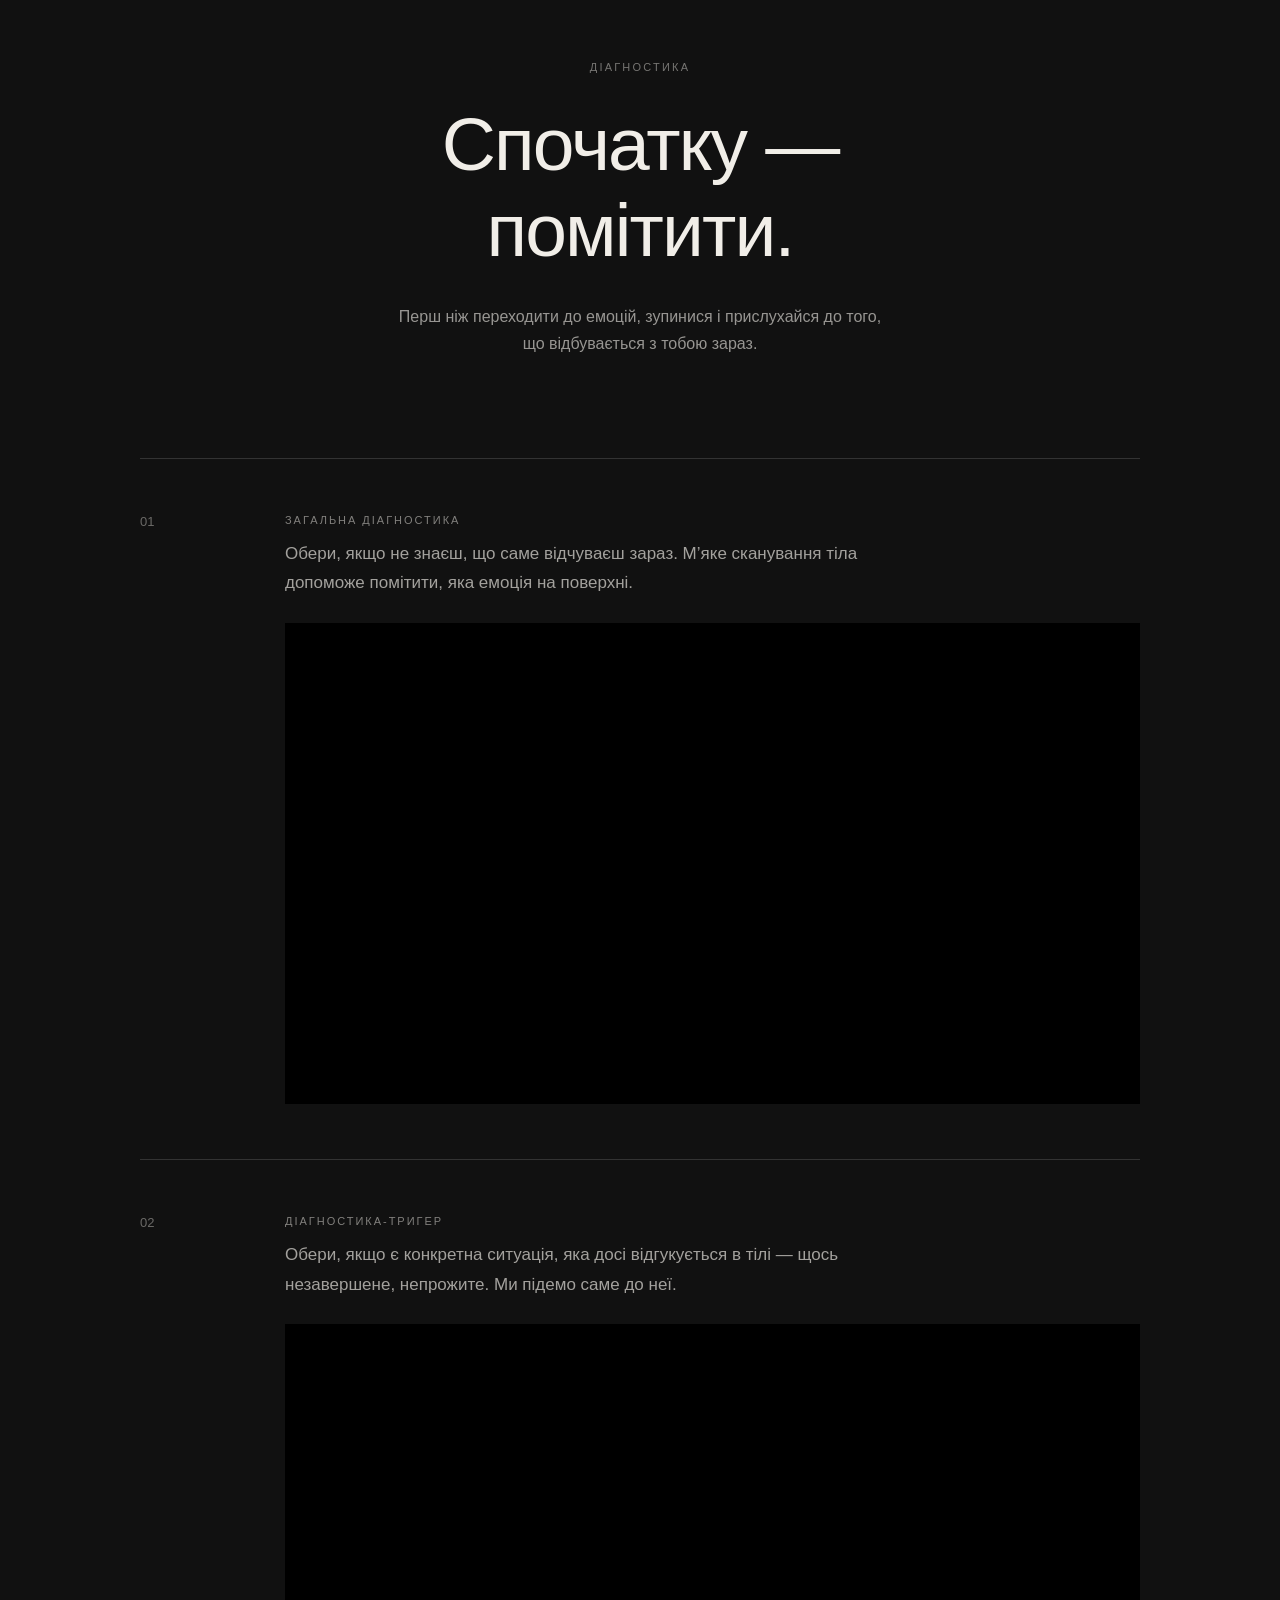
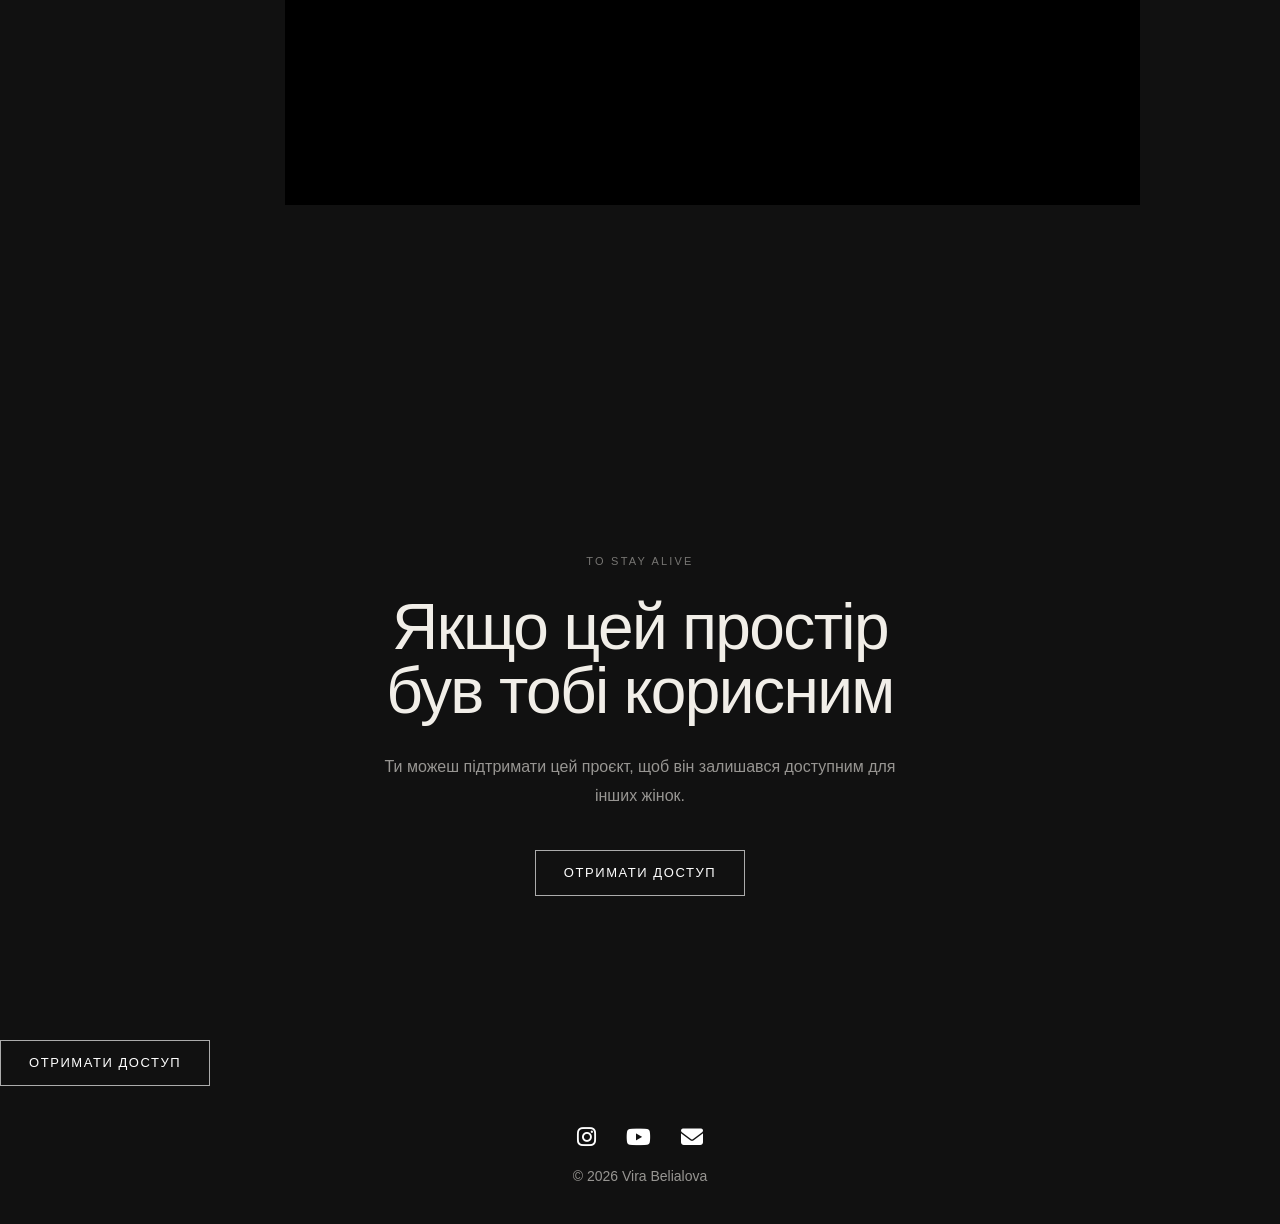
==== commit 8babf33c: "Update emotions.html" ====
--- a/emotions.html
+++ b/emotions.html
@@ -20,97 +20,89 @@
 
   <meta
     name="author"
-    content="Vira Belialova"
-  >
+    content="Vira Belialova">
 
   <meta
     name="robots"
-    content="index, follow, max-image-preview:large"
-  >
+    content="index, follow, max-image-preview:large">
 
   <link
     rel="canonical"
-    href="https://vira-belialova.github.io/emotions.html"
-  >
-
-  <!-- LANGUAGE VERSIONS -->
+    href="https://vira-belialova.github.io/emotions.html">
+
+  <!-- =========================================================
+       LANGUAGE VERSIONS
+  ========================================================= -->
 
   <link
     rel="alternate"
     hreflang="uk"
-    href="https://vira-belialova.github.io/emotions.html"
-  >
+    href="https://vira-belialova.github.io/emotions.html">
 
   <link
     rel="alternate"
     hreflang="en"
-    href="https://vira-belialova.github.io/emotions.html"
-  >
+    href="https://vira-belialova.github.io/emotions.html">
 
   <link
     rel="alternate"
     hreflang="x-default"
-    href="https://vira-belialova.github.io/emotions.html"
-  >
-
-
-  <!-- OPEN GRAPH -->
+    href="https://vira-belialova.github.io/emotions.html">
+
+
+  <!-- =========================================================
+       OPEN GRAPH
+  ========================================================= -->
 
   <meta
     property="og:type"
-    content="website"
-  >
+    content="website">
 
   <meta
     property="og:title"
-    content="Емоційний детокс — Emotional Detox"
-  >
+    content="Емоційний детокс — Emotional Detox">
 
   <meta
     property="og:description"
-    content="Практики проживання емоцій через рух, тіло та самоспостереження."
-  >
+    content="Практики проживання емоцій через рух, тіло та самоспостереження.">
 
   <meta
     property="og:url"
-    content="https://vira-belialova.github.io/emotions.html"
-  >
+    content="https://vira-belialova.github.io/emotions.html">
 
   <meta
     property="og:image"
-    content="https://vira-belialova.github.io/images/emotions-hero.jpg"
-  >
+    content="https://vira-belialova.github.io/images/emotions-hero.jpg">
 
   <meta
     property="og:site_name"
-    content="To Stay Alive"
-  >
-
-
-  <!-- TWITTER / X -->
+    content="To Stay Alive">
+
+
+  <!-- =========================================================
+       TWITTER / X
+  ========================================================= -->
 
   <meta
     name="twitter:card"
-    content="summary_large_image"
-  >
+    content="summary_large_image">
 
   <meta
     name="twitter:title"
-    content="Емоційний детокс — Emotional Detox"
-  >
+    content="Емоційний детокс — Emotional Detox">
 
   <meta
     name="twitter:description"
-    content="Практики проживання емоцій через рух, тіло та самоспостереження."
-  >
+    content="Практики проживання емоцій через рух, тіло та самоспостереження.">
 
   <meta
     name="twitter:image"
-    content="https://vira-belialova.github.io/images/emotions-hero.jpg"
-  >
-
-
-  <!-- STYLES -->
+    content="https://vira-belialova.github.io/images/emotions-hero.jpg">
+
+
+  <!-- =========================================================
+       STYLES
+  ========================================================= -->
 
   <link
     rel="stylesheet"
@@ -121,7 +113,9 @@
     href="css/emotions.css">
 
 
-  <!-- ICONS -->
+  <!-- =========================================================
+       ICONS
+  ========================================================= -->
 
   <link
     rel="apple-touch-icon"
@@ -144,14 +138,18 @@
     href="/images/favicon.ico">
 
 
-  <!-- FONT AWESOME -->
+  <!-- =========================================================
+       FONT AWESOME
+  ========================================================= -->
 
   <link
     rel="stylesheet"
     href="https://cdnjs.cloudflare.com/ajax/libs/font-awesome/6.5.2/css/all.min.css">
 
 
-  <!-- STRUCTURED DATA -->
+  <!-- =========================================================
+       STRUCTURED DATA
+  ========================================================= -->
 
   <script type="application/ld+json">
   {
@@ -229,7 +227,7 @@
 
 
 <!-- =========================================================
-     UKRAINIAN
+     UKRAINIAN PAGE
 ========================================================= -->
 
 <main
@@ -237,7 +235,9 @@
   class="language-page active">
 
 
-  <!-- HERO -->
+  <!-- =======================================================
+       HERO
+  ======================================================== -->
 
   <section class="emotion-hero">
 
@@ -286,7 +286,9 @@
 
 
 
-  <!-- INTRO -->
+  <!-- =======================================================
+       INTRO
+  ======================================================== -->
 
   <section
     class="emotion-video-section"
@@ -333,7 +335,9 @@
 
 
 
-  <!-- DIAGNOSTICS -->
+  <!-- =======================================================
+       DIAGNOSTICS
+  ======================================================== -->
 
   <section class="emotion-journey">
 
@@ -376,7 +380,9 @@
 
 
           <p>
-            Обери, якщо не знаєш, що саме відчуваєш зараз. М’яке сканування тіла допоможе помітити, яка емоція на поверхні.
+            Обери, якщо не знаєш, що саме відчуваєш зараз.
+            М’яке сканування тіла допоможе помітити,
+            яка емоція на поверхні.
           </p>
 
 
@@ -412,7 +418,9 @@
 
 
           <p>
-            Обери, якщо є конкретна ситуація, яка досі відгукується в тілі — щось незавершене, непрожите. Ми підемо саме до неї.
+            Обери, якщо є конкретна ситуація, яка досі
+            відгукується в тілі — щось незавершене,
+            непрожите. Ми підемо саме до неї.
           </p>
 
 
@@ -436,459 +444,471 @@
   </section>
 
 
-  <div id="protected-content" style="display: none;">
-  
-  <!-- FEAR -->
-
-  <section class="emotion-video-section">
-
-    <div class="emotion-video-container">
-
-      <div class="emotion-video">
+
+  <!-- =======================================================
+       PROTECTED UKRAINIAN CONTENT
+  ======================================================== -->
+
+  <div
+    id="protected-content"
+    style="display: none;">
+
+
+    <!-- FEAR -->
+
+    <section class="emotion-video-section">
+
+      <div class="emotion-video-container">
+
+        <div class="emotion-video">
+
+          <iframe
+            src="https://www.youtube.com/embed/xGLEsts89uA?modestbranding=1&rel=0"
+            title="Страх — тривога"
+            loading="lazy"
+            allowfullscreen>
+          </iframe>
+
+        </div>
+
+
+        <div class="emotion-video-info">
+
+          <span class="emotion-number">
+            01 · ЕМОЦІЯ
+          </span>
+
+
+          <h2>
+            Страх — тривога
+          </h2>
+
+
+          <p>
+            Страх і тривога можуть відчуватися тілом
+            як напруга, стискання, бажання завмерти
+            або втекти. Практика допомагає помітити
+            ці відчуття та побути з ними через рух.
+          </p>
+
+
+          <button
+            type="button"
+            class="reflection-toggle"
+            onclick="toggleReflection(this)">
+            Зупинитися і записати
+          </button>
+
+
+          <div class="reflection-box">
+
+            <p>
+              Що ти помічаєш у собі зараз?
+            </p>
+
+
+            <textarea
+              placeholder="Кілька слів для себе..."></textarea>
+
+          </div>
+
+        </div>
+
+      </div>
+
+    </section>
+
+
+
+    <!-- ANGER -->
+
+    <section class="emotion-video-section emotion-video-dark">
+
+      <div class="emotion-video-container reverse">
+
+        <div class="emotion-video">
+
+          <iframe
+            src="https://www.youtube.com/embed/i1LCmdo0Qpw?modestbranding=1&rel=0"
+            title="Гнів"
+            loading="lazy"
+            allowfullscreen>
+          </iframe>
+
+        </div>
+
+
+        <div class="emotion-video-info">
+
+          <span class="emotion-number">
+            02 · ЕМОЦІЯ
+          </span>
+
+
+          <h2>
+            Гнів
+          </h2>
+
+
+          <p>
+            Гнів може проявлятися як напруга,
+            стискання, жар, бажання діяти або захистити
+            свої межі. Практика допомагає дати цій енергії
+            простір і помітити, що стоїть за нею.
+          </p>
+
+
+          <button
+            type="button"
+            class="reflection-toggle"
+            onclick="toggleReflection(this)">
+            Зупинитися і записати
+          </button>
+
+
+          <div class="reflection-box">
+
+            <p>
+              Що хоче сказати твій гнів?
+            </p>
+
+
+            <textarea
+              placeholder="Кілька слів для себе..."></textarea>
+
+          </div>
+
+        </div>
+
+      </div>
+
+    </section>
+
+
+
+    <!-- SHAME -->
+
+    <section class="emotion-video-section">
+
+      <div class="emotion-video-container">
+
+        <div class="emotion-video">
+
+          <iframe
+            src="https://www.youtube.com/embed/QT0Ize2L8UE?modestbranding=1&rel=0"
+            title="Сором"
+            loading="lazy"
+            allowfullscreen>
+          </iframe>
+
+        </div>
+
+
+        <div class="emotion-video-info">
+
+          <span class="emotion-number">
+            03 · ЕМОЦІЯ
+          </span>
+
+
+          <h2>
+            Сором
+          </h2>
+
+
+          <p>
+            Сором може стискати тіло всередину —
+            опускати голову, змінювати дихання,
+            створювати бажання сховатися або стати
+            менш помітною. Практика допомагає помітити
+            це стискання і поступово повернути собі
+            більше простору.
+          </p>
+
+
+          <button
+            type="button"
+            class="reflection-toggle"
+            onclick="toggleReflection(this)">
+            Зупинитися і записати
+          </button>
+
+
+          <div class="reflection-box">
+
+            <p>
+              Що відбувається всередині тебе?
+            </p>
+
+
+            <textarea
+              placeholder="Кілька слів для себе..."></textarea>
+
+          </div>
+
+        </div>
+
+      </div>
+
+    </section>
+
+
+
+    <!-- GRIEF -->
+
+    <section class="emotion-video-section emotion-video-dark">
+
+      <div class="emotion-video-container reverse">
+
+        <div class="emotion-video">
+
+          <iframe
+            src="https://www.youtube.com/embed/eyhvzRlIT9U?modestbranding=1&rel=0"
+            title="Горе"
+            loading="lazy"
+            allowfullscreen>
+          </iframe>
+
+        </div>
+
+
+        <div class="emotion-video-info">
+
+          <span class="emotion-number">
+            04 · ЕМОЦІЯ
+          </span>
+
+
+          <h2>
+            Горе
+          </h2>
+
+
+          <p>
+            Горе може жити в грудях і горлі —
+            відчуватися як тяжкість, стискання,
+            бажання зітхнути або сховатися.
+            Практика дає тілу можливість м'яко рухатися,
+            дихати й залишатися поруч із тим, що болить.
+          </p>
+
+
+          <button
+            type="button"
+            class="reflection-toggle"
+            onclick="toggleReflection(this)">
+            Зупинитися і записати
+          </button>
+
+
+          <div class="reflection-box">
+
+            <p>
+              Що ти хочеш дозволити собі прожити?
+            </p>
+
+
+            <textarea
+              placeholder="Кілька слів для себе..."></textarea>
+
+          </div>
+
+        </div>
+
+      </div>
+
+    </section>
+
+
+
+    <!-- JOY -->
+
+    <section class="emotion-video-section">
+
+      <div class="emotion-video-container">
+
+        <div class="emotion-video">
+
+          <iframe
+            src="https://www.youtube.com/embed/jTDl2qSixjk?modestbranding=1&rel=0"
+            title="Радість"
+            loading="lazy"
+            allowfullscreen>
+          </iframe>
+
+        </div>
+
+
+        <div class="emotion-video-info">
+
+          <span class="emotion-number">
+            05 · ЕМОЦІЯ
+          </span>
+
+
+          <h2>
+            Радість
+          </h2>
+
+
+          <p>
+            Радість може відчуватися як більше простору
+            в тілі, вільніше дихання, легкість і бажання
+            рухатися. Практика через вільний і спонтанний
+            рух допомагає помітити та дозволити собі цей стан.
+          </p>
+
+
+          <button
+            type="button"
+            class="reflection-toggle"
+            onclick="toggleReflection(this)">
+            Зупинитися і записати
+          </button>
+
+
+          <div class="reflection-box">
+
+            <p>
+              Де ти відчуваєш радість у своєму тілі?
+            </p>
+
+
+            <textarea
+              placeholder="Кілька слів для себе..."></textarea>
+
+          </div>
+
+        </div>
+
+      </div>
+
+    </section>
+
+
+
+    <!-- THREE EMOTIONS -->
+
+    <section class="emotion-video-section emotion-video-dark">
+
+      <div class="emotion-video-container reverse">
+
+        <div class="emotion-video">
+
+          <iframe
+            src="https://www.youtube.com/embed/d5rJlG49yBM?modestbranding=1&rel=0"
+            title="Страх · Гнів · Сором"
+            loading="lazy"
+            allowfullscreen>
+          </iframe>
+
+        </div>
+
+
+        <div class="emotion-video-info">
+
+          <span class="emotion-number">
+            06 · ПРАКТИКА
+          </span>
+
+
+          <h2>
+            Страх · Гнів · Сором
+          </h2>
+
+
+          <p>
+            Об'єднана практика для глибшого проживання
+            трьох емоцій через рух і тіло.
+          </p>
+
+
+          <button
+            type="button"
+            class="reflection-toggle"
+            onclick="toggleReflection(this)">
+            Зупинитися і записати
+          </button>
+
+
+          <div class="reflection-box">
+
+            <p>
+              Що змінилося у твоєму стані?
+            </p>
+
+
+            <textarea
+              placeholder="Кілька слів для себе..."></textarea>
+
+          </div>
+
+        </div>
+
+      </div>
+
+    </section>
+
+
+
+    <!-- FINAL MEDITATION -->
+
+    <section class="emotion-video-full">
+
+      <div class="emotion-video-full-wrapper">
 
         <iframe
-          src="https://www.youtube.com/embed/xGLEsts89uA?modestbranding=1&rel=0"
-          title="Страх — тривога"
+          src="https://www.youtube.com/embed/OehWZRHWod8?modestbranding=1&rel=0"
+          title="Завершальна медитація"
           loading="lazy"
           allowfullscreen>
         </iframe>
 
       </div>
 
-
-      <div class="emotion-video-info">
+    </section>
+
+
+
+    <!-- ENDING -->
+
+    <section class="emotion-ending">
+
+      <div class="emotion-ending-content">
 
         <span class="emotion-number">
-          01 · ЕМОЦІЯ
+          НА ЗАВЕРШЕННЯ
         </span>
 
 
         <h2>
-          Страх — тривога
+          Ти можеш<br>
+          повертатися сюди.
         </h2>
 
 
         <p>
-          Страх і тривога можуть відчуватися тілом
-          як напруга, стискання, бажання завмерти
-          або втекти. Практика допомагає помітити
-          ці відчуття та побути з ними через рух.
+          Не тільки коли все добре,
+          а в будь-який момент, коли це необхідно —
+          в будь-якому стані й без жодних правил
+          або послідовностей.
         </p>
 
 
-        <button
-          type="button"
-          class="reflection-toggle"
-          onclick="toggleReflection(this)">
-          Зупинитися і записати
-        </button>
-
-
-        <div class="reflection-box">
-
-          <p>
-            Що ти помічаєш у собі зараз?
-          </p>
-
-
-          <textarea
-            placeholder="Кілька слів для себе..."></textarea>
-
-        </div>
-
-      </div>
-
-    </div>
-
-  </section>
-
-
-
-  <!-- ANGER -->
-
-  <section class="emotion-video-section emotion-video-dark">
-
-    <div class="emotion-video-container reverse">
-
-      <div class="emotion-video">
-
-        <iframe
-          src="https://www.youtube.com/embed/i1LCmdo0Qpw?modestbranding=1&rel=0"
-          title="Гнів"
-          loading="lazy"
-          allowfullscreen>
-        </iframe>
-
-      </div>
-
-
-      <div class="emotion-video-info">
-
-        <span class="emotion-number">
-          02 · ЕМОЦІЯ
-        </span>
-
-
-        <h2>
-          Гнів
-        </h2>
-
-
-        <p>
-          Гнів може проявлятися як напруга,
-          стискання, жар, бажання діяти або захистити
-          свої межі. Практика допомагає дати цій енергії
-          простір і помітити, що стоїть за нею.
+        <p class="emotion-ending-small">
+          Бережи себе.
         </p>
 
-
-        <button
-          type="button"
-          class="reflection-toggle"
-          onclick="toggleReflection(this)">
-          Зупинитися і записати
-        </button>
-
-
-        <div class="reflection-box">
-
-          <p>
-            Що хоче сказати твій гнів?
-          </p>
-
-
-          <textarea
-            placeholder="Кілька слів для себе..."></textarea>
-
-        </div>
-
-      </div>
-
-    </div>
-
-  </section>
-
-
-
-  <!-- SHAME -->
-
-  <section class="emotion-video-section">
-
-    <div class="emotion-video-container">
-
-      <div class="emotion-video">
-
-        <iframe
-          src="https://www.youtube.com/embed/QT0Ize2L8UE?modestbranding=1&rel=0"
-          title="Сором"
-          loading="lazy"
-          allowfullscreen>
-        </iframe>
-
-      </div>
-
-
-      <div class="emotion-video-info">
-
-        <span class="emotion-number">
-          03 · ЕМОЦІЯ
-        </span>
-
-
-        <h2>
-          Сором
-        </h2>
-
-
-        <p>
-          Сором може стискати тіло всередину —
-          опускати голову, змінювати дихання,
-          створювати бажання сховатися або стати менш помітною.
-          Практика допомагає помітити це стискання
-          і поступово повернути собі більше простору.
-        </p>
-
-
-        <button
-          type="button"
-          class="reflection-toggle"
-          onclick="toggleReflection(this)">
-          Зупинитися і записати
-        </button>
-
-
-        <div class="reflection-box">
-
-          <p>
-            Що відбувається всередині тебе?
-          </p>
-
-
-          <textarea
-            placeholder="Кілька слів для себе..."></textarea>
-
-        </div>
-
-      </div>
-
-    </div>
-
-  </section>
-
-
-
-  <!-- GRIEF -->
-
-  <section class="emotion-video-section emotion-video-dark">
-
-    <div class="emotion-video-container reverse">
-
-      <div class="emotion-video">
-
-        <iframe
-          src="https://www.youtube.com/embed/eyhvzRlIT9U?modestbranding=1&rel=0"
-          title="Горе"
-          loading="lazy"
-          allowfullscreen>
-        </iframe>
-
-      </div>
-
-
-      <div class="emotion-video-info">
-
-        <span class="emotion-number">
-          04 · ЕМОЦІЯ
-        </span>
-
-
-        <h2>
-          Горе
-        </h2>
-
-
-        <p>
-          Горе може жити в грудях і горлі —
-          відчуватися як тяжкість, стискання,
-          бажання зітхнути або сховатися.
-          Практика дає тілу можливість м'яко рухатися,
-          дихати й залишатися поруч із тим, що болить.
-        </p>
-
-
-        <button
-          type="button"
-          class="reflection-toggle"
-          onclick="toggleReflection(this)">
-          Зупинитися і записати
-        </button>
-
-
-        <div class="reflection-box">
-
-          <p>
-            Що ти хочеш дозволити собі прожити?
-          </p>
-
-
-          <textarea
-            placeholder="Кілька слів для себе..."></textarea>
-
-        </div>
-
-      </div>
-
-    </div>
-
-  </section>
-
-
-
-  <!-- JOY -->
-
-  <section class="emotion-video-section">
-
-    <div class="emotion-video-container">
-
-      <div class="emotion-video">
-
-        <iframe
-          src="https://www.youtube.com/embed/jTDl2qSixjk?modestbranding=1&rel=0"
-          title="Радість"
-          loading="lazy"
-          allowfullscreen>
-        </iframe>
-
-      </div>
-
-
-      <div class="emotion-video-info">
-
-        <span class="emotion-number">
-          05 · ЕМОЦІЯ
-        </span>
-
-
-        <h2>
-          Радість
-        </h2>
-
-
-        <p>
-          Радість може відчуватися як більше простору
-          в тілі, вільніше дихання, легкість і бажання рухатися.
-          Практика через вільний і спонтанний рух
-          допомагає помітити та дозволити собі цей стан.
-        </p>
-
-
-        <button
-          type="button"
-          class="reflection-toggle"
-          onclick="toggleReflection(this)">
-          Зупинитися і записати
-        </button>
-
-
-        <div class="reflection-box">
-
-          <p>
-            Де ти відчуваєш радість у своєму тілі?
-          </p>
-
-
-          <textarea
-            placeholder="Кілька слів для себе..."></textarea>
-
-        </div>
-
-      </div>
-
-    </div>
-
-  </section>
-
-
-
-  <!-- THREE EMOTIONS -->
-
-  <section class="emotion-video-section emotion-video-dark">
-
-    <div class="emotion-video-container reverse">
-
-      <div class="emotion-video">
-
-        <iframe
-          src="https://www.youtube.com/embed/d5rJlG49yBM?modestbranding=1&rel=0"
-          title="Страх · Гнів · Сором"
-          loading="lazy"
-          allowfullscreen>
-        </iframe>
-
-      </div>
-
-
-      <div class="emotion-video-info">
-
-        <span class="emotion-number">
-          06 · ПРАКТИКА
-        </span>
-
-
-        <h2>
-          Страх · Гнів · Сором
-        </h2>
-
-
-        <p>
-          Об'єднана практика для глибшого проживання
-          трьох емоцій через рух і тіло.
-        </p>
-
-
-        <button
-          type="button"
-          class="reflection-toggle"
-          onclick="toggleReflection(this)">
-          Зупинитися і записати
-        </button>
-
-
-        <div class="reflection-box">
-
-          <p>
-            Що змінилося у твоєму стані?
-          </p>
-
-
-          <textarea
-            placeholder="Кілька слів для себе..."></textarea>
-
-        </div>
-
-      </div>
-
-    </div>
-
-  </section>
-
-
-
-  <!-- FINAL MEDITATION -->
-
-  <section class="emotion-video-full">
-
-    <div class="emotion-video-full-wrapper">
-
-      <iframe
-        src="https://www.youtube.com/embed/OehWZRHWod8?modestbranding=1&rel=0"
-        title="Завершальна медитація"
-        loading="lazy"
-        allowfullscreen>
-      </iframe>
-
-    </div>
-
-  </section>
-
-
-
-  <!-- ENDING -->
-
-  <section class="emotion-ending">
-
-    <div class="emotion-ending-content">
-
-      <span class="emotion-number">
-        НА ЗАВЕРШЕННЯ
-      </span>
-
-
-      <h2>
-        Ти можеш<br>
-        повертатися сюди.
-      </h2>
-
-
-      <p>
-        Не тільки коли все добре,
-        а в будь-який момент, коли це необхідно —
-        в будь-якому стані й без жодних правил
-        або послідовностей.
-      </p>
-
-
-      <p class="emotion-ending-small">
-        Бережи себе.
-      </p>
-
-    </div>
-
-  </section>
+      </div>
+
+    </section>
 
   </div>
 
-  <!-- SUPPORT -->
+
+  <!-- =======================================================
+       SUPPORT
+  ======================================================== -->
 
   <section class="emotion-support">
 
@@ -916,22 +936,21 @@
         type="button"
         class="emotion-button"
         id="emotionsDonateBtn">
-      
+
         Отримати доступ
-      
+
       </button>
 
     </div>
 
   </section>
 
-
 </main>
 
 
 
 <!-- =========================================================
-     ENGLISH
+     ENGLISH PAGE
 ========================================================= -->
 
 <main
@@ -939,7 +958,9 @@
   class="language-page">
 
 
-  <!-- HERO -->
+  <!-- =======================================================
+       HERO
+  ======================================================== -->
 
   <section class="emotion-hero">
 
@@ -988,7 +1009,9 @@
 
 
 
-  <!-- INTRO -->
+  <!-- =======================================================
+       INTRO
+  ======================================================== -->
 
   <section
     class="emotion-video-section"
@@ -1034,7 +1057,9 @@
 
 
 
-  <!-- DIAGNOSTICS -->
+  <!-- =======================================================
+       DIAGNOSTICS
+  ======================================================== -->
 
   <section class="emotion-journey">
 
@@ -1061,6 +1086,7 @@
 
     <div class="emotion-steps">
 
+
       <article class="emotion-step visible">
 
         <div class="emotion-step-number">
@@ -1076,7 +1102,9 @@
 
 
           <p>
-            Choose this if you’re not sure what you’re feeling right now. A gentle body scan will help notice which emotion is closest to the surface.
+            Choose this if you’re not sure what you’re
+            feeling right now. A gentle body scan will help
+            notice which emotion is closest to the surface.
           </p>
 
 
@@ -1096,6 +1124,7 @@
       </article>
 
 
+
       <article class="emotion-step visible">
 
         <div class="emotion-step-number">
@@ -1111,7 +1140,9 @@
 
 
           <p>
-            Choose this if there’s a specific situation still echoing in your body — something unfinished. We’ll go straight to that.
+            Choose this if there’s a specific situation
+            still echoing in your body — something unfinished.
+            We’ll go straight to that.
           </p>
 
 
@@ -1134,401 +1165,409 @@
 
   </section>
 
-  <div id="protected-content" style="display: none;">
-
-  <!-- FEAR -->
-
-  <section class="emotion-video-section">
-
-    <div class="emotion-video-container">
-
-      <div class="emotion-video">
+
+
+  <!-- =======================================================
+       PROTECTED ENGLISH CONTENT
+  ======================================================== -->
+
+  <div
+    id="protected-content-en"
+    style="display: none;">
+
+
+    <!-- FEAR -->
+
+    <section class="emotion-video-section">
+
+      <div class="emotion-video-container">
+
+        <div class="emotion-video">
+
+          <iframe
+            src="https://www.youtube.com/embed/5UyP_F-0yXs?modestbranding=1&rel=0"
+            title="Fear"
+            loading="lazy"
+            allowfullscreen>
+          </iframe>
+
+        </div>
+
+
+        <div class="emotion-video-info">
+
+          <span class="emotion-number">
+            01 · EMOTION
+          </span>
+
+
+          <h2>
+            Fear
+          </h2>
+
+
+          <p>
+            Fear and anxiety can be felt in the body
+            as tension, contraction, stillness,
+            or the urge to move away.
+            This practice invites you to notice
+            these sensations through movement.
+          </p>
+
+
+          <button
+            type="button"
+            class="reflection-toggle"
+            onclick="toggleReflection(this)">
+            Pause & reflect
+          </button>
+
+
+          <div class="reflection-box">
+
+            <p>
+              What do you notice in yourself right now?
+            </p>
+
+
+            <textarea
+              placeholder="A few words for yourself..."></textarea>
+
+          </div>
+
+        </div>
+
+      </div>
+
+    </section>
+
+
+
+    <!-- ANGER -->
+
+    <section class="emotion-video-section emotion-video-dark">
+
+      <div class="emotion-video-container reverse">
+
+        <div class="emotion-video">
+
+          <iframe
+            src="https://www.youtube.com/embed/4ALZcuwLGPo?modestbranding=1&rel=0"
+            title="Anger"
+            loading="lazy"
+            allowfullscreen>
+          </iframe>
+
+        </div>
+
+
+        <div class="emotion-video-info">
+
+          <span class="emotion-number">
+            02 · EMOTION
+          </span>
+
+
+          <h2>
+            Anger
+          </h2>
+
+
+          <p>
+            Anger can appear as tension, heat,
+            contraction, the need to act,
+            or the need to protect your boundaries.
+            This practice gives that energy space
+            and invites you to notice what lies beneath it.
+          </p>
+
+
+          <button
+            type="button"
+            class="reflection-toggle"
+            onclick="toggleReflection(this)">
+            Pause & reflect
+          </button>
+
+
+          <div class="reflection-box">
+
+            <p>
+              What does your anger want to say?
+            </p>
+
+
+            <textarea
+              placeholder="A few words for yourself..."></textarea>
+
+          </div>
+
+        </div>
+
+      </div>
+
+    </section>
+
+
+
+    <!-- SHAME -->
+
+    <section class="emotion-video-section">
+
+      <div class="emotion-video-container">
+
+        <div class="emotion-video">
+
+          <iframe
+            src="https://www.youtube.com/embed/zcDHckG3BnA?modestbranding=1&rel=0"
+            title="Shame"
+            loading="lazy"
+            allowfullscreen>
+          </iframe>
+
+        </div>
+
+
+        <div class="emotion-video-info">
+
+          <span class="emotion-number">
+            03 · EMOTION
+          </span>
+
+
+          <h2>
+            Shame
+          </h2>
+
+
+          <p>
+            Shame can make the body contract inward —
+            lowering the head, changing the breath,
+            creating the urge to hide or become smaller.
+            This practice helps you notice that contraction
+            and gradually create more space.
+          </p>
+
+
+          <button
+            type="button"
+            class="reflection-toggle"
+            onclick="toggleReflection(this)">
+            Pause & reflect
+          </button>
+
+
+          <div class="reflection-box">
+
+            <p>
+              What is happening inside you?
+            </p>
+
+
+            <textarea
+              placeholder="A few words for yourself..."></textarea>
+
+          </div>
+
+        </div>
+
+      </div>
+
+    </section>
+
+
+
+    <!-- GRIEF -->
+
+    <section class="emotion-video-section emotion-video-dark">
+
+      <div class="emotion-video-container reverse">
+
+        <div class="emotion-video">
+
+          <iframe
+            src="https://www.youtube.com/embed/Dup5n1ddhPY?modestbranding=1&rel=0"
+            title="Grief"
+            loading="lazy"
+            allowfullscreen>
+          </iframe>
+
+        </div>
+
+
+        <div class="emotion-video-info">
+
+          <span class="emotion-number">
+            04 · EMOTION
+          </span>
+
+
+          <h2>
+            Grief
+          </h2>
+
+
+          <p>
+            Grief can be felt in the chest and throat —
+            as heaviness, tightness, or the desire to sigh.
+            This practice gives the body space to move,
+            breathe, and stay close to what hurts.
+          </p>
+
+
+          <button
+            type="button"
+            class="reflection-toggle"
+            onclick="toggleReflection(this)">
+            Pause & reflect
+          </button>
+
+
+          <div class="reflection-box">
+
+            <p>
+              What would you like to allow yourself to feel?
+            </p>
+
+
+            <textarea
+              placeholder="A few words for yourself..."></textarea>
+
+          </div>
+
+        </div>
+
+      </div>
+
+    </section>
+
+
+
+    <!-- JOY -->
+
+    <section class="emotion-video-section">
+
+      <div class="emotion-video-container">
+
+        <div class="emotion-video">
+
+          <iframe
+            src="https://www.youtube.com/embed/8VbHXGXDVm8?modestbranding=1&rel=0"
+            title="Joy"
+            loading="lazy"
+            allowfullscreen>
+          </iframe>
+
+        </div>
+
+
+        <div class="emotion-video-info">
+
+          <span class="emotion-number">
+            05 · EMOTION
+          </span>
+
+
+          <h2>
+            Joy
+          </h2>
+
+
+          <p>
+            Joy can feel like more space in the body,
+            freer breathing, lightness, and a desire to move.
+            Through free and spontaneous movement,
+            this practice invites you to notice
+            and allow that experience.
+          </p>
+
+
+          <button
+            type="button"
+            class="reflection-toggle"
+            onclick="toggleReflection(this)">
+            Pause & reflect
+          </button>
+
+
+          <div class="reflection-box">
+
+            <p>
+              Where do you feel joy in your body?
+            </p>
+
+
+            <textarea
+              placeholder="A few words for yourself..."></textarea>
+
+          </div>
+
+        </div>
+
+      </div>
+
+    </section>
+
+
+
+    <!-- FINAL MEDITATION -->
+
+    <section class="emotion-video-full">
+
+      <div class="emotion-video-full-wrapper">
 
         <iframe
-          src="https://www.youtube.com/embed/5UyP_F-0yXs?modestbranding=1&rel=0"
-          title="Fear"
+          src="https://www.youtube.com/embed/ATEfmNPqHtM?modestbranding=1&rel=0"
+          title="Final meditation"
           loading="lazy"
           allowfullscreen>
         </iframe>
 
       </div>
 
-
-      <div class="emotion-video-info">
+    </section>
+
+
+
+    <!-- ENDING -->
+
+    <section class="emotion-ending">
+
+      <div class="emotion-ending-content">
 
         <span class="emotion-number">
-          01 · EMOTION
+          TO FINISH
         </span>
 
 
         <h2>
-          Fear
+          You can<br>
+          come back here.
         </h2>
 
 
         <p>
-          Fear and anxiety can be felt in the body
-          as tension, contraction, stillness,
-          or the urge to move away.
-          This practice invites you to notice
-          these sensations through movement.
+          Not only when everything is fine,
+          but whenever you need it —
+          in any state and without
+          any rules or sequence.
         </p>
 
 
-        <button
-          type="button"
-          class="reflection-toggle"
-          onclick="toggleReflection(this)">
-          Pause & reflect
-        </button>
-
-
-        <div class="reflection-box">
-
-          <p>
-            What do you notice in yourself right now?
-          </p>
-
-
-          <textarea
-            placeholder="A few words for yourself..."></textarea>
-
-        </div>
-
-      </div>
-
-    </div>
-
-  </section>
-
-
-
-  <!-- ANGER -->
-
-  <section class="emotion-video-section emotion-video-dark">
-
-    <div class="emotion-video-container reverse">
-
-      <div class="emotion-video">
-
-        <iframe
-          src="https://www.youtube.com/embed/4ALZcuwLGPo?modestbranding=1&rel=0"
-          title="Anger"
-          loading="lazy"
-          allowfullscreen>
-        </iframe>
-
-      </div>
-
-
-      <div class="emotion-video-info">
-
-        <span class="emotion-number">
-          02 · EMOTION
-        </span>
-
-
-        <h2>
-          Anger
-        </h2>
-
-
-        <p>
-          Anger can appear as tension, heat,
-          contraction, the need to act,
-          or the need to protect your boundaries.
-          This practice gives that energy space
-          and invites you to notice what lies beneath it.
+        <p class="emotion-ending-small">
+          Take care of yourself.
         </p>
 
-
-        <button
-          type="button"
-          class="reflection-toggle"
-          onclick="toggleReflection(this)">
-          Pause & reflect
-        </button>
-
-
-        <div class="reflection-box">
-
-          <p>
-            What does your anger want to say?
-          </p>
-
-
-          <textarea
-            placeholder="A few words for yourself..."></textarea>
-
-        </div>
-
-      </div>
-
-    </div>
-
-  </section>
-
-
-
-  <!-- SHAME -->
-
-  <section class="emotion-video-section">
-
-    <div class="emotion-video-container">
-
-      <div class="emotion-video">
-
-        <iframe
-          src="https://www.youtube.com/embed/zcDHckG3BnA?modestbranding=1&rel=0"
-          title="Shame"
-          loading="lazy"
-          allowfullscreen>
-        </iframe>
-
-      </div>
-
-
-      <div class="emotion-video-info">
-
-        <span class="emotion-number">
-          03 · EMOTION
-        </span>
-
-
-        <h2>
-          Shame
-        </h2>
-
-
-        <p>
-          Shame can make the body contract inward —
-          lowering the head, changing the breath,
-          creating the urge to hide or become smaller.
-          This practice helps you notice that contraction
-          and gradually create more space.
-        </p>
-
-
-        <button
-          type="button"
-          class="reflection-toggle"
-          onclick="toggleReflection(this)">
-          Pause & reflect
-        </button>
-
-
-        <div class="reflection-box">
-
-          <p>
-            What is happening inside you?
-          </p>
-
-
-          <textarea
-            placeholder="A few words for yourself..."></textarea>
-
-        </div>
-
-      </div>
-
-    </div>
-
-  </section>
-
-
-
-  <!-- GRIEF -->
-
-  <section class="emotion-video-section emotion-video-dark">
-
-    <div class="emotion-video-container reverse">
-
-      <div class="emotion-video">
-
-        <iframe
-          src="https://www.youtube.com/embed/Dup5n1ddhPY?modestbranding=1&rel=0"
-          title="Grief"
-          loading="lazy"
-          allowfullscreen>
-        </iframe>
-
-      </div>
-
-
-      <div class="emotion-video-info">
-
-        <span class="emotion-number">
-          04 · EMOTION
-        </span>
-
-
-        <h2>
-          Grief
-        </h2>
-
-
-        <p>
-          Grief can be felt in the chest and throat —
-          as heaviness, tightness, or the desire to sigh.
-          This practice gives the body space to move,
-          breathe, and stay close to what hurts.
-        </p>
-
-
-        <button
-          type="button"
-          class="reflection-toggle"
-          onclick="toggleReflection(this)">
-          Pause & reflect
-        </button>
-
-
-        <div class="reflection-box">
-
-          <p>
-            What would you like to allow yourself to feel?
-          </p>
-
-
-          <textarea
-            placeholder="A few words for yourself..."></textarea>
-
-        </div>
-
-      </div>
-
-    </div>
-
-  </section>
-
-
-
-  <!-- JOY -->
-
-  <section class="emotion-video-section">
-
-    <div class="emotion-video-container">
-
-      <div class="emotion-video">
-
-        <iframe
-          src="https://www.youtube.com/embed/8VbHXGXDVm8?modestbranding=1&rel=0"
-          title="Joy"
-          loading="lazy"
-          allowfullscreen>
-        </iframe>
-
-      </div>
-
-
-      <div class="emotion-video-info">
-
-        <span class="emotion-number">
-          05 · EMOTION
-        </span>
-
-
-        <h2>
-          Joy
-        </h2>
-
-
-        <p>
-          Joy can feel like more space in the body,
-          freer breathing, lightness, and a desire to move.
-          Through free and spontaneous movement,
-          this practice invites you to notice
-          and allow that experience.
-        </p>
-
-
-        <button
-          type="button"
-          class="reflection-toggle"
-          onclick="toggleReflection(this)">
-          Pause & reflect
-        </button>
-
-
-        <div class="reflection-box">
-
-          <p>
-            Where do you feel joy in your body?
-          </p>
-
-
-          <textarea
-            placeholder="A few words for yourself..."></textarea>
-
-        </div>
-
-      </div>
-
-    </div>
-
-  </section>
-
-
-
-  <!-- FINAL MEDITATION -->
-
-  <section class="emotion-video-full">
-
-    <div class="emotion-video-full-wrapper">
-
-      <iframe
-        src="https://www.youtube.com/embed/ATEfmNPqHtM?modestbranding=1&rel=0"
-        title="Final meditation"
-        loading="lazy"
-        allowfullscreen>
-      </iframe>
-
-    </div>
-
-  </section>
-
-
-
-  <!-- ENDING -->
-
-  <section class="emotion-ending">
-
-    <div class="emotion-ending-content">
-
-      <span class="emotion-number">
-        TO FINISH
-      </span>
-
-
-      <h2>
-        You can<br>
-        come back here.
-      </h2>
-
-
-      <p>
-        Not only when everything is fine,
-        but whenever you need it —
-        in any state and without
-        any rules or sequence.
-      </p>
-
-
-      <p class="emotion-ending-small">
-        Take care of yourself.
-      </p>
-
-    </div>
-
-  </section>
+      </div>
 
     </section>
 
   </div>
 
 
-  <!-- SUPPORT -->
-
+  <!-- =======================================================
+       SUPPORT
+  ======================================================== -->
 
   <section class="emotion-support">
 
@@ -1556,15 +1595,14 @@
         type="button"
         class="emotion-button"
         id="emotionsDonateBtnEn">
-      
+
         Get access
-      
+
       </button>
 
     </div>
 
   </section>
-
 
 </main>
 
@@ -1585,249 +1623,250 @@
   <div class="donate-modal-content">
 
 
-    <span
+    <button
+      type="button"
       id="closeModal"
       class="close-modal"
-      aria-label="Close donation window"
-      role="button"
-      tabindex="0">
+      aria-label="Close donation window">
 
       &times;
 
-    </span>
+    </button>
 
 
     <h2>
       Support the Project
     </h2>
 
-  <!-- TABS -->
-  
-  <div class="donate-tabs">
-
-  <button
-    type="button"
-    class="tab-btn active"
-    data-tab="paypal">
-
-    PayPal
-
-  </button>
-
-
-  <button
-    type="button"
-    class="tab-btn"
-    data-tab="wise">
-
-    Wise
-
-  </button>
-
-
-  <button
-    type="button"
-    class="tab-btn"
-    data-tab="crypto">
-
-    USDT
-
-  </button>
-
-
-  <button
-    type="button"
-    class="tab-btn"
-    data-tab="card">
-
-    A-Bank
-
-  </button>
+
+    <!-- =======================================================
+         DONATION TABS
+    ======================================================== -->
+
+    <div class="donate-tabs">
+
+      <button
+        type="button"
+        class="tab-btn active"
+        data-tab="paypal">
+
+        PayPal
+
+      </button>
+
+
+      <button
+        type="button"
+        class="tab-btn"
+        data-tab="wise">
+
+        Wise
+
+      </button>
+
+
+      <button
+        type="button"
+        class="tab-btn"
+        data-tab="crypto">
+
+        USDT
+
+      </button>
+
+
+      <button
+        type="button"
+        class="tab-btn"
+        data-tab="card">
+
+        A-Bank
+
+      </button>
+
+    </div>
+
+
+
+    <!-- =======================================================
+         PAYPAL
+    ======================================================== -->
+
+    <div
+      class="tab-content active"
+      id="paypal">
+
+      <a
+        href="https://paypal.me/ViraBelialova"
+        target="_blank"
+        rel="noopener noreferrer"
+        class="donate-link">
+
+        Donate via PayPal
+
+      </a>
+
+
+      <p class="donation-note">
+        You can pay with PayPal account or card.
+      </p>
+
+    </div>
+
+
+
+    <!-- =======================================================
+         WISE
+    ======================================================== -->
+
+    <div
+      class="tab-content"
+      id="wise">
+
+      <div class="bank-details">
+
+        <p>
+          <strong>Wise</strong>
+        </p>
+
+
+        <p class="card-number">
+          BE82 9053 0838 8568
+        </p>
+
+
+        <button
+          type="button"
+          class="copy-btn"
+          id="copyWise">
+
+          Copy Wise details
+
+        </button>
+
+      </div>
+
+
+      <p class="donation-note">
+        You can support the project directly through Wise.
+      </p>
+
+    </div>
+
+
+
+    <!-- =======================================================
+         USDT
+    ======================================================== -->
+
+    <div
+      class="tab-content"
+      id="crypto">
+
+      <div class="qr-copy">
+
+        <img
+          src="images/qr-usdt.JPG"
+          alt="USDT QR code"
+          class="donation-qr"
+          loading="lazy">
+
+      </div>
+
+
+      <p
+        class="donation-note wallet-address"
+        id="walletAddress"
+        style="display:none;">
+
+        TLg3NrPEcMphcXSrAWVdmLc9QmAhAwKJ5G
+
+      </p>
+
+
+      <p class="donation-note">
+        Make sure the network is TRC20.
+      </p>
+
+
+      <div class="donate-actions">
+
+        <button
+          type="button"
+          id="copyWallet"
+          class="copy-btn">
+
+          Copy wallet
+
+        </button>
+
+
+        <button
+          type="button"
+          id="showWallet"
+          class="show-wallet">
+
+          Show wallet
+
+        </button>
+
+      </div>
+
+    </div>
+
+
+
+    <!-- =======================================================
+         A-BANK
+    ======================================================== -->
+
+    <div
+      class="tab-content"
+      id="card">
+
+      <p>
+        Support via A-Bank
+      </p>
+
+
+      <div class="bank-details">
+
+        <p>
+          <strong>Card number</strong>
+        </p>
+
+
+        <p class="card-number">
+          4323 3450 5365 5222
+        </p>
+
+
+        <button
+          type="button"
+          class="copy-btn"
+          id="copyCard">
+
+          Copy card number
+
+        </button>
+
+      </div>
+
+
+      <p class="donation-note">
+        You can support the project directly using
+        the card details above.
+      </p>
+
+    </div>
+
+  </div>
 
 </div>
 
 
 
-<!-- PAYPAL -->
-
-<div
-  class="tab-content active"
-  id="paypal">
-
-  <a
-    href="https://paypal.me/ViraBelialova"
-    target="_blank"
-    rel="noopener noreferrer"
-    class="donate-link">
-
-    Donate via PayPal
-
-  </a>
-
-
-  <p class="donation-note">
-
-    You can pay with PayPal account or card.
-
-  </p>
-
-</div>
-
-
-
-<!-- WISE -->
-
-<div
-  class="tab-content"
-  id="wise">
-
-  <div class="bank-details">
-
-    <p>
-      <strong>Wise</strong>
-    </p>
-
-
-    <p class="card-number">
-      BE82 9053 0838 8568
-    </p>
-
-
-    <button
-      type="button"
-      class="copy-btn"
-      id="copyWise">
-
-      Copy Wise details
-
-    </button>
-
-  </div>
-
-
-  <p class="donation-note">
-
-    You can support the project directly through Wise.
-
-  </p>
-
-</div>
-
-
-
-<!-- USDT -->
-
-<div
-  class="tab-content"
-  id="crypto">
-
-
-  <div class="qr-copy">
-
-    <img
-      src="images/qr-usdt.JPG"
-      alt="USDT QR code"
-      class="donation-qr"
-      loading="lazy">
-
-  </div>
-
-
-  <p
-    class="donation-note wallet-address"
-    id="walletAddress"
-    style="display:none;">
-
-    TLg3NrPEcMphcXSrAWVdmLc9QmAhAwKJ5G
-
-  </p>
-
-
-  <p class="donation-note">
-
-    Make sure the network is TRC20.
-
-  </p>
-
-
-  <div class="donate-actions">
-
-    <button
-      type="button"
-      id="copyWallet"
-      class="copy-btn">
-
-      Copy wallet
-
-    </button>
-
-
-    <button
-      type="button"
-      id="showWallet"
-      class="show-wallet">
-
-      Show wallet
-
-    </button>
-
-  </div>
-
-</div>
-
-
-<!-- A-BANK -->
-
-<div
-  class="tab-content"
-  id="card">
-
-  <p>
-    Support via A-Bank
-  </p>
-
-
-  <div class="bank-details">
-
-    <p>
-      <strong>Card number</strong>
-    </p>
-
-
-    <p class="card-number">
-      4323 3450 5365 5222
-    </p>
-
-
-    <button
-      type="button"
-      class="copy-btn"
-      id="copyCard">
-
-      Copy card number
-
-    </button>
-
-  </div>
-
-
-  <p class="donation-note">
-
-    You can support the project directly using the card details above.
-
-  </p>
-
-</div>
-
-
-<!-- CLOSE DONATION MODAL CONTENT -->
-
-</div>
-
-
-<!-- CLOSE DONATION MODAL -->
-
-  <!-- =========================================================
+<!-- =========================================================
      ACCESS REQUEST
 ========================================================= -->
 
@@ -1848,13 +1887,16 @@
     class="access-request-panel"
     style="display:none;">
 
+
     <span class="emotion-number">
       ОТРИМАТИ ДОСТУП
     </span>
 
+
     <h3>
       Хочеш пройти Emotional Detox?
     </h3>
+
 
     <p>
       Залиш свої контакти — ми зв'яжемося з тобою
@@ -1863,14 +1905,14 @@
 
 
     <form id="accessRequestForm">
+
 
       <input
         type="text"
         id="requestName"
         name="name"
         placeholder="Твоє ім'я"
-        required
-      >
+        required>
 
 
       <input
@@ -1878,15 +1920,13 @@
         id="requestContact"
         name="contact"
         placeholder="Email або Telegram"
-        required
-      >
+        required>
 
 
       <select
         id="requestPayment"
         name="payment_method"
-        required
-      >
+        required>
 
         <option value="">
           Обери спосіб оплати
@@ -1914,8 +1954,8 @@
       <textarea
         id="requestMessage"
         name="message"
-        placeholder="Повідомлення (необов'язково)"
-      ></textarea>
+        placeholder="Повідомлення (необов'язково)">
+      </textarea>
 
 
       <button
@@ -1932,12 +1972,10 @@
         style="display:none;">
       </p>
 
+
     </form>
 
   </div>
-
-</div>
-  
 
 </div>
 
@@ -1947,19 +1985,63 @@
      FOOTER
 ========================================================= -->
 
-
-
 <footer>
-  <div id="contacts" class="socials">
-    <a href="https://www.instagram.com/veramandarin" target="_blank"><i class="fab fa-instagram"></i></a>
-    <a href="https://www.youtube.com/@verabelialova" target="_blank"><i class="fab fa-youtube"></i></a>
-    <a href="mailto:veramandarin@gmail.com"><i class="fas fa-envelope"></i></a>
+
+  <div
+    id="contacts"
+    class="socials">
+
+    <a
+      href="https://www.instagram.com/veramandarin"
+      target="_blank"
+      rel="noopener noreferrer"
+      aria-label="Instagram">
+
+      <i class="fab fa-instagram"></i>
+
+    </a>
+
+
+    <a
+      href="https://www.youtube.com/@verabelialova"
+      target="_blank"
+      rel="noopener noreferrer"
+      aria-label="YouTube">
+
+      <i class="fab fa-youtube"></i>
+
+    </a>
+
+
+    <a
+      href="mailto:veramandarin@gmail.com"
+      aria-label="Email">
+
+      <i class="fas fa-envelope"></i>
+
+    </a>
+
   </div>
-  <p style="margin-top:20px; font-size:14px; opacity:0.6;">© 2026 Vira Belialova</p>
+
+
+  <p
+    style="margin-top:20px; font-size:14px; opacity:0.6;">
+
+    © 2026 Vira Belialova
+
+  </p>
+
 </footer>
 
+
+
+<!-- =========================================================
+     JAVASCRIPT
+========================================================= -->
+
 <script src="js/emotions.js"></script>
 
+
 </body>
 
 </html>
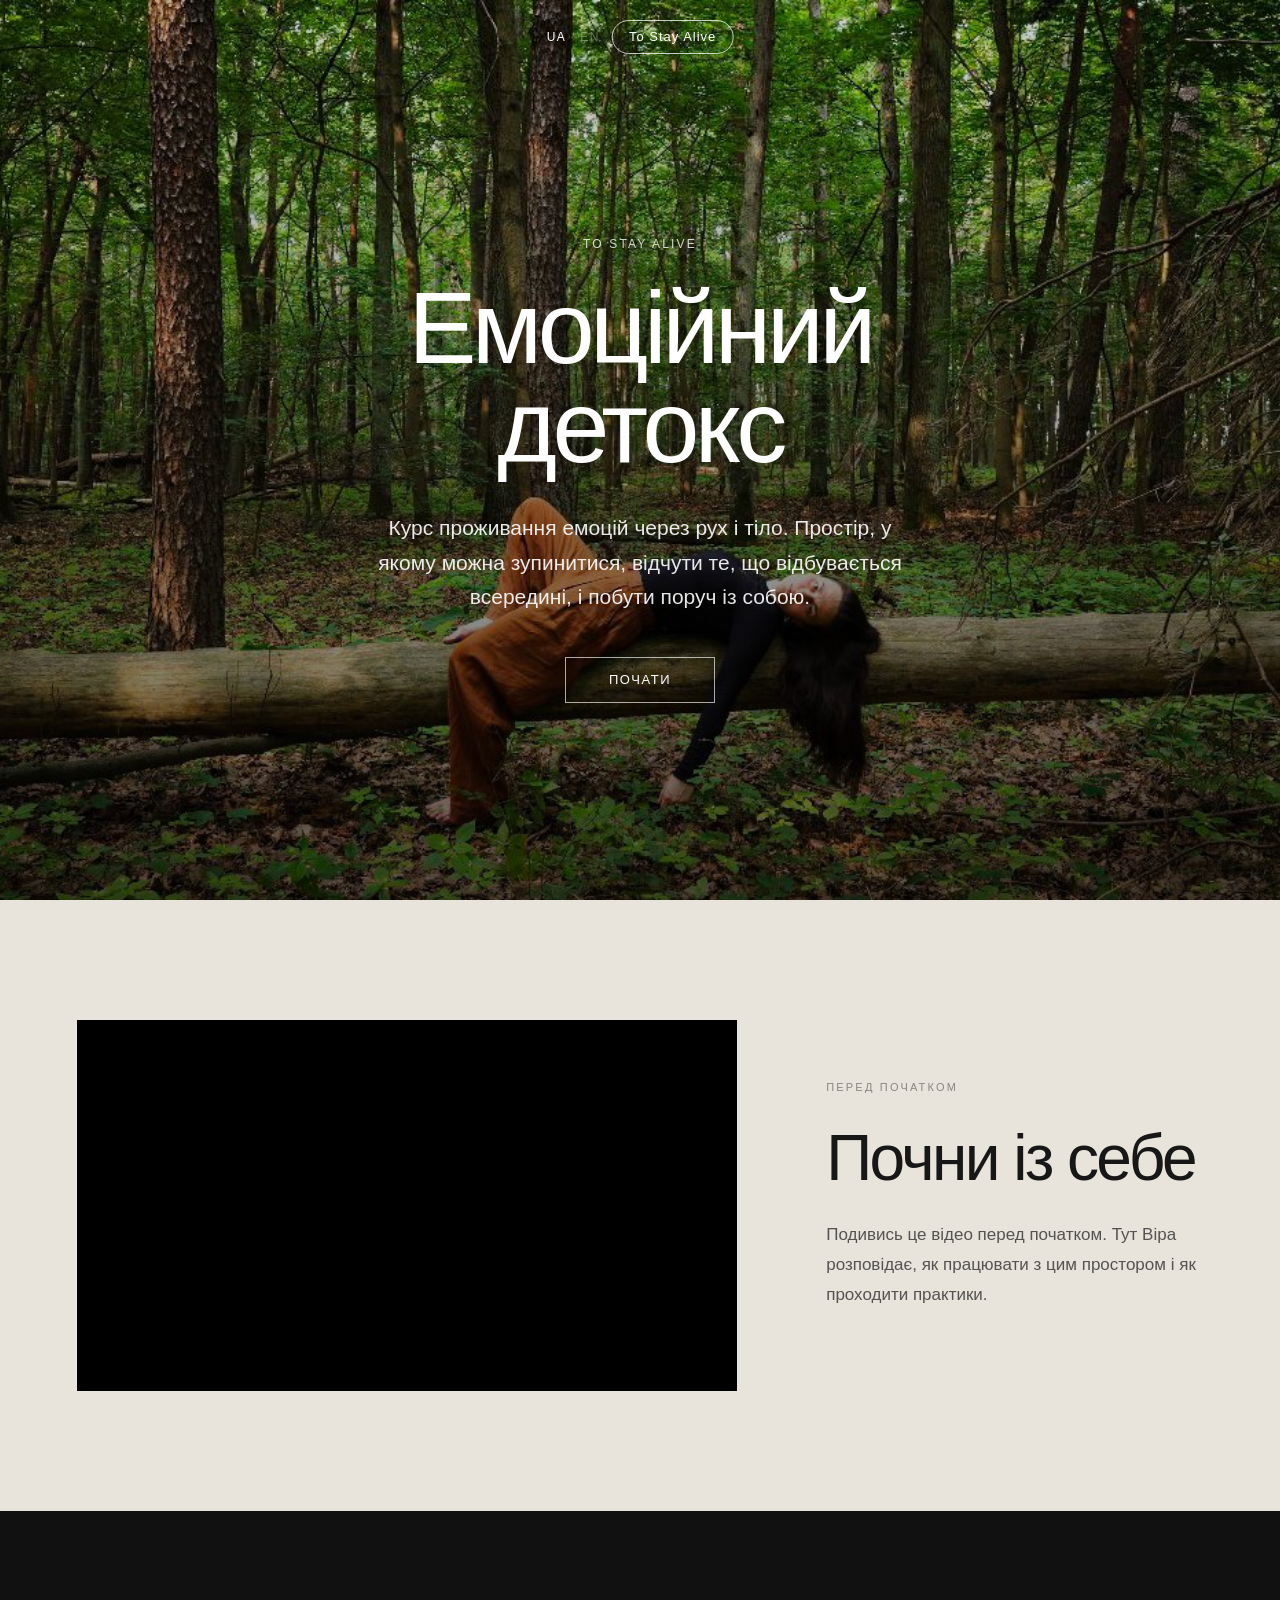
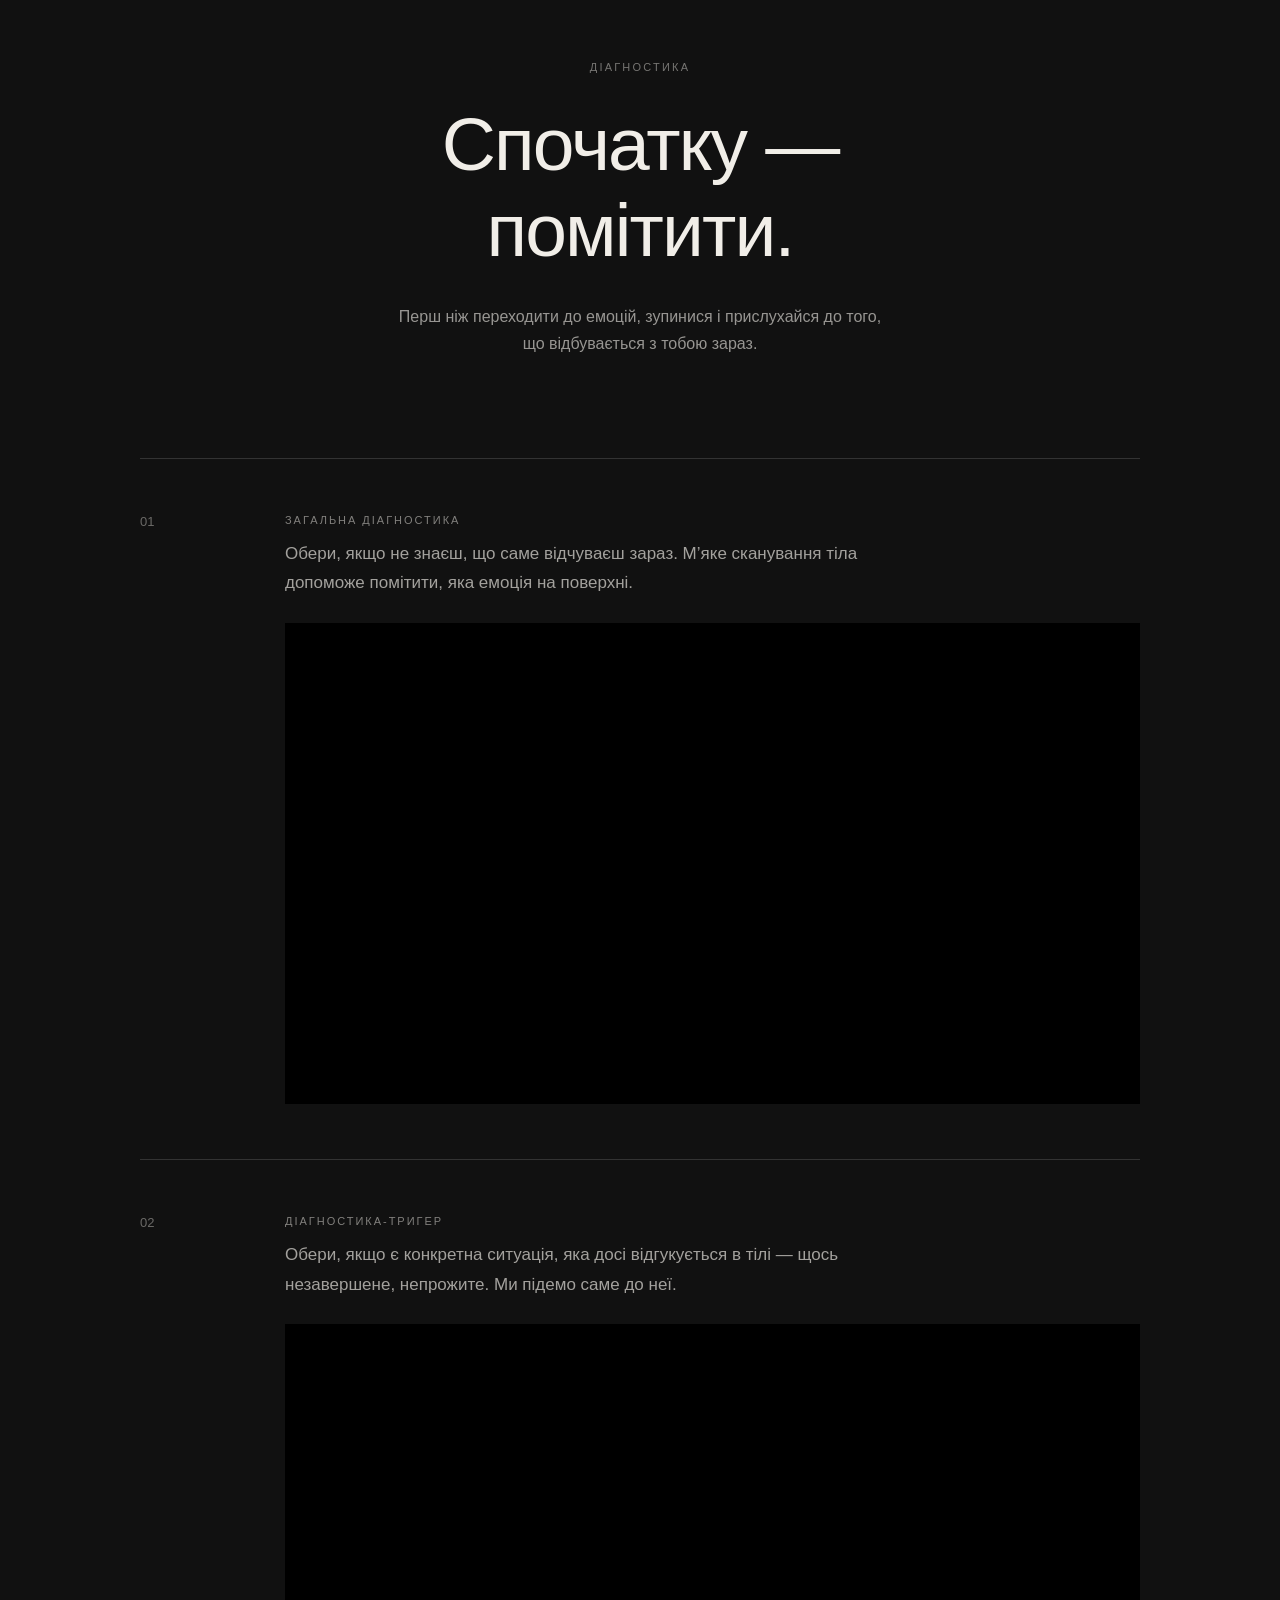
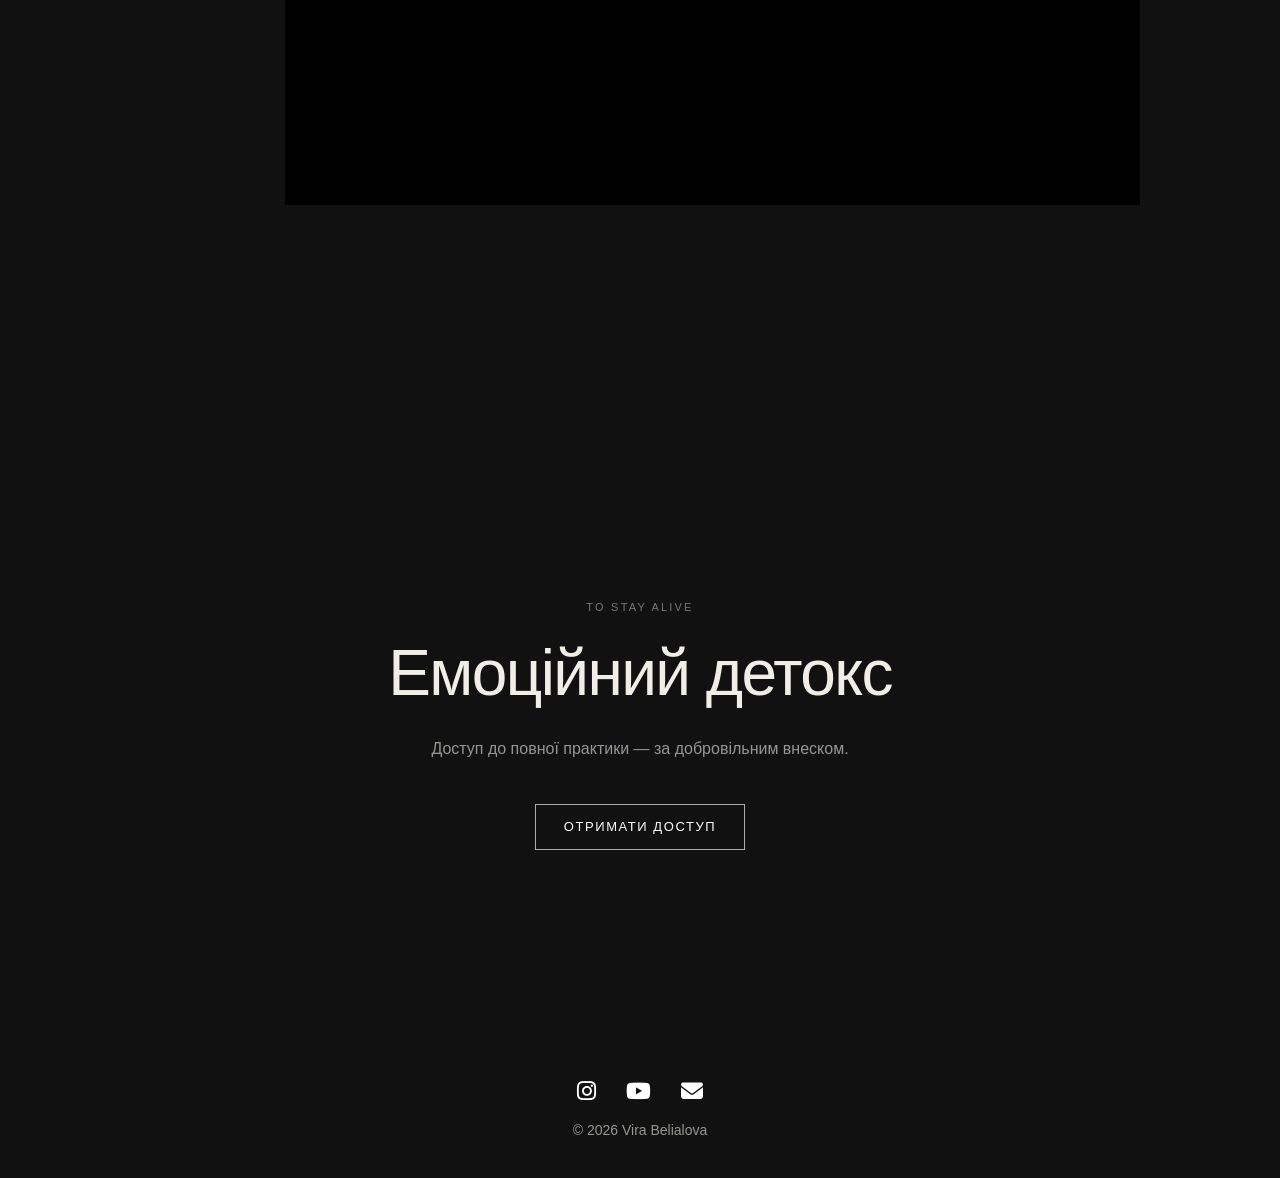
==== commit 98979d25: "Update emotions.html" ====
--- a/emotions.html
+++ b/emotions.html
@@ -30,9 +30,7 @@
     rel="canonical"
     href="https://vira-belialova.github.io/emotions.html">
 
-  <!-- =========================================================
-       LANGUAGE VERSIONS
-  ========================================================= -->
+  <!-- LANGUAGE VERSIONS -->
 
   <link
     rel="alternate"
@@ -50,9 +48,7 @@
     href="https://vira-belialova.github.io/emotions.html">
 
 
-  <!-- =========================================================
-       OPEN GRAPH
-  ========================================================= -->
+  <!-- OPEN GRAPH -->
 
   <meta
     property="og:type"
@@ -79,9 +75,7 @@
     content="To Stay Alive">
 
 
-  <!-- =========================================================
-       TWITTER / X
-  ========================================================= -->
+  <!-- TWITTER / X -->
 
   <meta
     name="twitter:card"
@@ -100,9 +94,7 @@
     content="https://vira-belialova.github.io/images/emotions-hero.jpg">
 
 
-  <!-- =========================================================
-       STYLES
-  ========================================================= -->
+  <!-- STYLES -->
 
   <link
     rel="stylesheet"
@@ -113,9 +105,7 @@
     href="css/emotions.css">
 
 
-  <!-- =========================================================
-       ICONS
-  ========================================================= -->
+  <!-- ICONS -->
 
   <link
     rel="apple-touch-icon"
@@ -138,18 +128,14 @@
     href="/images/favicon.ico">
 
 
-  <!-- =========================================================
-       FONT AWESOME
-  ========================================================= -->
+  <!-- FONT AWESOME -->
 
   <link
     rel="stylesheet"
     href="https://cdnjs.cloudflare.com/ajax/libs/font-awesome/6.5.2/css/all.min.css">
 
 
-  <!-- =========================================================
-       STRUCTURED DATA
-  ========================================================= -->
+  <!-- STRUCTURED DATA -->
 
   <script type="application/ld+json">
   {
@@ -227,7 +213,7 @@
 
 
 <!-- =========================================================
-     UKRAINIAN PAGE
+     UKRAINIAN
 ========================================================= -->
 
 <main
@@ -235,9 +221,7 @@
   class="language-page active">
 
 
-  <!-- =======================================================
-       HERO
-  ======================================================== -->
+  <!-- HERO -->
 
   <section class="emotion-hero">
 
@@ -286,9 +270,7 @@
 
 
 
-  <!-- =======================================================
-       INTRO
-  ======================================================== -->
+  <!-- INTRO -->
 
   <section
     class="emotion-video-section"
@@ -335,9 +317,7 @@
 
 
 
-  <!-- =======================================================
-       DIAGNOSTICS
-  ======================================================== -->
+  <!-- DIAGNOSTICS -->
 
   <section class="emotion-journey">
 
@@ -445,9 +425,7 @@
 
 
 
-  <!-- =======================================================
-       PROTECTED UKRAINIAN CONTENT
-  ======================================================== -->
+  <!-- PROTECTED CONTENT -->
 
   <div
     id="protected-content"
@@ -619,10 +597,9 @@
           <p>
             Сором може стискати тіло всередину —
             опускати голову, змінювати дихання,
-            створювати бажання сховатися або стати
-            менш помітною. Практика допомагає помітити
-            це стискання і поступово повернути собі
-            більше простору.
+            створювати бажання сховатися або стати менш помітною.
+            Практика допомагає помітити це стискання
+            і поступово повернути собі більше простору.
           </p>
 
 
@@ -753,9 +730,9 @@
 
           <p>
             Радість може відчуватися як більше простору
-            в тілі, вільніше дихання, легкість і бажання
-            рухатися. Практика через вільний і спонтанний
-            рух допомагає помітити та дозволити собі цей стан.
+            в тілі, вільніше дихання, легкість і бажання рухатися.
+            Практика через вільний і спонтанний рух
+            допомагає помітити та дозволити собі цей стан.
           </p>
 
 
@@ -906,9 +883,8 @@
   </div>
 
 
-  <!-- =======================================================
-       SUPPORT
-  ======================================================== -->
+
+  <!-- ACCESS CTA -->
 
   <section class="emotion-support">
 
@@ -920,15 +896,13 @@
 
 
       <h2>
-        Якщо цей простір<br>
-        був тобі корисним
+        Емоційний детокс
       </h2>
 
 
       <p>
-        Ти можеш підтримати цей проєкт,
-        щоб він залишався доступним
-        для інших жінок.
+        Доступ до повної практики —
+        за добровільним внеском.
       </p>
 
 
@@ -950,7 +924,7 @@
 
 
 <!-- =========================================================
-     ENGLISH PAGE
+     ENGLISH
 ========================================================= -->
 
 <main
@@ -958,9 +932,7 @@
   class="language-page">
 
 
-  <!-- =======================================================
-       HERO
-  ======================================================== -->
+  <!-- HERO -->
 
   <section class="emotion-hero">
 
@@ -1009,9 +981,7 @@
 
 
 
-  <!-- =======================================================
-       INTRO
-  ======================================================== -->
+  <!-- INTRO -->
 
   <section
     class="emotion-video-section"
@@ -1057,9 +1027,7 @@
 
 
 
-  <!-- =======================================================
-       DIAGNOSTICS
-  ======================================================== -->
+  <!-- DIAGNOSTICS -->
 
   <section class="emotion-journey">
 
@@ -1102,9 +1070,9 @@
 
 
           <p>
-            Choose this if you’re not sure what you’re
-            feeling right now. A gentle body scan will help
-            notice which emotion is closest to the surface.
+            Choose this if you’re not sure what you’re feeling right now.
+            A gentle body scan will help notice which emotion
+            is closest to the surface.
           </p>
 
 
@@ -1140,8 +1108,8 @@
 
 
           <p>
-            Choose this if there’s a specific situation
-            still echoing in your body — something unfinished.
+            Choose this if there’s a specific situation still
+            echoing in your body — something unfinished.
             We’ll go straight to that.
           </p>
 
@@ -1167,9 +1135,7 @@
 
 
 
-  <!-- =======================================================
-       PROTECTED ENGLISH CONTENT
-  ======================================================== -->
+  <!-- PROTECTED CONTENT -->
 
   <div
     id="protected-content-en"
@@ -1565,9 +1531,8 @@
   </div>
 
 
-  <!-- =======================================================
-       SUPPORT
-  ======================================================== -->
+
+  <!-- ACCESS CTA -->
 
   <section class="emotion-support">
 
@@ -1579,15 +1544,13 @@
 
 
       <h2>
-        If this space<br>
-        was helpful to you
+        Emotional Detox
       </h2>
 
 
       <p>
-        You can support this project
-        and help keep it available
-        for other women.
+        Access to the full practice —
+        with a voluntary contribution.
       </p>
 
 
@@ -1609,7 +1572,7 @@
 
 
 <!-- =========================================================
-     DONATION MODAL
+     ACCESS MODAL
 ========================================================= -->
 
 <div
@@ -1617,7 +1580,8 @@
   class="donate-modal"
   role="dialog"
   aria-modal="true"
-  aria-label="Donation information">
+  aria-labelledby="accessModalTitle"
+  aria-hidden="true">
 
 
   <div class="donate-modal-content">
@@ -1627,353 +1591,743 @@
       type="button"
       id="closeModal"
       class="close-modal"
-      aria-label="Close donation window">
+      aria-label="Close">
 
       &times;
 
     </button>
 
 
-    <h2>
-      Support the Project
-    </h2>
-
-
-    <!-- =======================================================
-         DONATION TABS
-    ======================================================== -->
-
-    <div class="donate-tabs">
-
-      <button
-        type="button"
-        class="tab-btn active"
-        data-tab="paypal">
-
-        PayPal
-
-      </button>
-
-
-      <button
-        type="button"
-        class="tab-btn"
-        data-tab="wise">
-
-        Wise
-
-      </button>
-
-
-      <button
-        type="button"
-        class="tab-btn"
-        data-tab="crypto">
-
-        USDT
-
-      </button>
-
-
-      <button
-        type="button"
-        class="tab-btn"
-        data-tab="card">
-
-        A-Bank
-
-      </button>
-
-    </div>
-
-
-
-    <!-- =======================================================
-         PAYPAL
-    ======================================================== -->
+    <!-- =====================================================
+         UKRAINIAN ACCESS MODAL
+    ====================================================== -->
 
     <div
-      class="tab-content active"
-      id="paypal">
-
-      <a
-        href="https://paypal.me/ViraBelialova"
-        target="_blank"
-        rel="noopener noreferrer"
-        class="donate-link">
-
-        Donate via PayPal
-
-      </a>
-
-
-      <p class="donation-note">
-        You can pay with PayPal account or card.
+      id="access-modal-uk"
+      class="access-modal-language">
+
+
+      <span class="emotion-number">
+        ОТРИМАТИ ДОСТУП
+      </span>
+
+
+      <h2 id="accessModalTitle">
+        Емоційний детокс
+      </h2>
+
+
+      <p class="access-modal-intro">
+        Фіксованої ціни немає.
+        Ти можеш зробити внесок у комфортному для тебе розмірі.
       </p>
 
-    </div>
-
-
-
-    <!-- =======================================================
-         WISE
-    ======================================================== -->
-
-    <div
-      class="tab-content"
-      id="wise">
-
-      <div class="bank-details">
-
-        <p>
-          <strong>Wise</strong>
-        </p>
-
-
-        <p class="card-number">
-          BE82 9053 0838 8568
-        </p>
-
+
+      <div class="recommended-contribution">
+
+        <span>
+          РЕКОМЕНДОВАНИЙ ВНЕСОК
+        </span>
+
+        <strong>
+          €25
+        </strong>
+
+      </div>
+
+
+      <p class="access-modal-note">
+        Якщо €25 зараз не підходить — це нормально.
+        Обери суму, яка комфортна для тебе.
+      </p>
+
+
+      <!-- PAYMENT TABS -->
+
+      <div class="donate-tabs">
 
         <button
           type="button"
-          class="copy-btn"
-          id="copyWise">
-
-          Copy Wise details
+          class="tab-btn active"
+          data-tab="paypal">
+
+          PayPal
 
         </button>
 
-      </div>
-
-
-      <p class="donation-note">
-        You can support the project directly through Wise.
-      </p>
-
-    </div>
-
-
-
-    <!-- =======================================================
-         USDT
-    ======================================================== -->
-
-    <div
-      class="tab-content"
-      id="crypto">
-
-      <div class="qr-copy">
-
-        <img
-          src="images/qr-usdt.JPG"
-          alt="USDT QR code"
-          class="donation-qr"
-          loading="lazy">
-
-      </div>
-
-
-      <p
-        class="donation-note wallet-address"
-        id="walletAddress"
-        style="display:none;">
-
-        TLg3NrPEcMphcXSrAWVdmLc9QmAhAwKJ5G
-
-      </p>
-
-
-      <p class="donation-note">
-        Make sure the network is TRC20.
-      </p>
-
-
-      <div class="donate-actions">
 
         <button
           type="button"
-          id="copyWallet"
-          class="copy-btn">
-
-          Copy wallet
+          class="tab-btn"
+          data-tab="wise">
+
+          Wise
 
         </button>
 
 
         <button
           type="button"
-          id="showWallet"
-          class="show-wallet">
-
-          Show wallet
+          class="tab-btn"
+          data-tab="crypto">
+
+          USDT
 
         </button>
-
-      </div>
-
-    </div>
-
-
-
-    <!-- =======================================================
-         A-BANK
-    ======================================================== -->
-
-    <div
-      class="tab-content"
-      id="card">
-
-      <p>
-        Support via A-Bank
-      </p>
-
-
-      <div class="bank-details">
-
-        <p>
-          <strong>Card number</strong>
-        </p>
-
-
-        <p class="card-number">
-          4323 3450 5365 5222
-        </p>
 
 
         <button
           type="button"
-          class="copy-btn"
-          id="copyCard">
-
-          Copy card number
+          class="tab-btn"
+          data-tab="card">
+
+          A-Bank
 
         </button>
 
       </div>
 
 
-      <p class="donation-note">
-        You can support the project directly using
-        the card details above.
+
+      <!-- PAYPAL -->
+
+      <div
+        class="tab-content active"
+        id="paypal">
+
+        <a
+          href="https://paypal.me/ViraBelialova"
+          target="_blank"
+          rel="noopener noreferrer"
+          class="donate-link">
+
+          Оплатити через PayPal
+
+        </a>
+
+
+        <p class="donation-note">
+          Можна оплатити через PayPal або банківською карткою.
+        </p>
+
+      </div>
+
+
+
+      <!-- WISE -->
+
+      <div
+        class="tab-content"
+        id="wise">
+
+        <div class="bank-details">
+
+          <p>
+            <strong>
+              Wise
+            </strong>
+          </p>
+
+
+          <p class="card-number">
+            BE82 9053 0838 8568
+          </p>
+
+
+          <button
+            type="button"
+            class="copy-btn"
+            id="copyWise">
+
+            Скопіювати реквізити
+
+          </button>
+
+        </div>
+
+
+        <p class="donation-note">
+          Зроби внесок через Wise на вказані реквізити.
+        </p>
+
+      </div>
+
+
+
+      <!-- USDT -->
+
+      <div
+        class="tab-content"
+        id="crypto">
+
+
+        <div class="qr-copy">
+
+          <img
+            src="images/qr-usdt.JPG"
+            alt="USDT QR code"
+            class="donation-qr"
+            loading="lazy">
+
+        </div>
+
+
+        <p
+          class="donation-note wallet-address"
+          id="walletAddress"
+          style="display:none;">
+
+          TLg3NrPEcMphcXSrAWVdmLc9QmAhAwKJ5G
+
+        </p>
+
+
+        <p class="donation-note">
+          USDT. Будь ласка, використовуй мережу <strong>TRC20</strong>.
+        </p>
+
+
+        <div class="donate-actions">
+
+          <button
+            type="button"
+            id="copyWallet"
+            class="copy-btn">
+
+            Скопіювати гаманець
+
+          </button>
+
+
+          <button
+            type="button"
+            id="showWallet"
+            class="show-wallet">
+
+            Показати гаманець
+
+          </button>
+
+        </div>
+
+      </div>
+
+
+
+      <!-- A-BANK -->
+
+      <div
+        class="tab-content"
+        id="card">
+
+        <div class="bank-details">
+
+          <p>
+            <strong>
+              A-Bank
+            </strong>
+          </p>
+
+
+          <p class="card-number">
+            4323 3450 5365 5222
+          </p>
+
+
+          <button
+            type="button"
+            class="copy-btn"
+            id="copyCard">
+
+            Скопіювати номер картки
+
+          </button>
+
+        </div>
+
+
+        <p class="donation-note">
+          Можеш зробити внесок безпосередньо на картку.
+        </p>
+
+      </div>
+
+
+
+      <!-- ACCESS REQUEST -->
+
+      <div class="access-request-form-wrapper">
+
+        <div class="access-request-divider"></div>
+
+
+        <span class="emotion-number">
+          ПІСЛЯ ОПЛАТИ
+        </span>
+
+
+        <h3>
+          Надішли контакт для отримання доступу
+        </h3>
+
+
+        <p>
+          Після внеску залиш свій email або Telegram.
+          Ми надішлемо персональне посилання на повну практику.
+        </p>
+
+
+        <form id="accessRequestForm">
+
+
+          <input
+            type="text"
+            id="requestName"
+            name="name"
+            placeholder="Твоє ім'я"
+            autocomplete="name"
+            required>
+
+
+          <input
+            type="text"
+            id="requestContact"
+            name="contact"
+            placeholder="Email або Telegram"
+            autocomplete="email"
+            required>
+
+
+          <select
+            id="requestPayment"
+            name="payment_method"
+            required>
+
+            <option value="">
+              Обери спосіб оплати
+            </option>
+
+            <option value="PayPal">
+              PayPal
+            </option>
+
+            <option value="Wise">
+              Wise
+            </option>
+
+            <option value="USDT">
+              USDT
+            </option>
+
+            <option value="A-Bank">
+              A-Bank
+            </option>
+
+          </select>
+
+
+          <input
+            type="number"
+            id="requestAmount"
+            name="amount"
+            min="0"
+            step="0.01"
+            placeholder="Сума внеску (€), наприклад 25">
+
+
+          <textarea
+            id="requestMessage"
+            name="message"
+            placeholder="Повідомлення (необов'язково)"
+            rows="3"></textarea>
+
+
+          <button
+            type="submit"
+            class="emotion-button">
+
+            Надіслати запит
+
+          </button>
+
+
+          <p
+            id="requestStatus"
+            style="display:none;">
+          </p>
+
+        </form>
+
+      </div>
+
+    </div>
+
+
+
+    <!-- =====================================================
+         ENGLISH ACCESS MODAL
+    ====================================================== -->
+
+    <div
+      id="access-modal-en"
+      class="access-modal-language"
+      style="display:none;">
+
+
+      <span class="emotion-number">
+        GET ACCESS
+      </span>
+
+
+      <h2>
+        Emotional Detox
+      </h2>
+
+
+      <p class="access-modal-intro">
+        There is no fixed price.
+        You can contribute whatever feels comfortable for you.
       </p>
 
+
+      <div class="recommended-contribution">
+
+        <span>
+          RECOMMENDED CONTRIBUTION
+        </span>
+
+        <strong>
+          €25
+        </strong>
+
+      </div>
+
+
+      <p class="access-modal-note">
+        If €25 doesn't feel right for you right now, that's completely okay.
+        Choose an amount that feels comfortable.
+      </p>
+
+
+      <!-- PAYMENT TABS -->
+
+      <div class="donate-tabs">
+
+        <button
+          type="button"
+          class="tab-btn active"
+          data-tab="paypal-en">
+
+          PayPal
+
+        </button>
+
+
+        <button
+          type="button"
+          class="tab-btn"
+          data-tab="wise-en">
+
+          Wise
+
+        </button>
+
+
+        <button
+          type="button"
+          class="tab-btn"
+          data-tab="crypto-en">
+
+          USDT
+
+        </button>
+
+
+        <button
+          type="button"
+          class="tab-btn"
+          data-tab="card-en">
+
+          A-Bank
+
+        </button>
+
+      </div>
+
+
+
+      <!-- PAYPAL -->
+
+      <div
+        class="tab-content active"
+        id="paypal-en">
+
+        <a
+          href="https://paypal.me/ViraBelialova"
+          target="_blank"
+          rel="noopener noreferrer"
+          class="donate-link">
+
+          Pay via PayPal
+
+        </a>
+
+
+        <p class="donation-note">
+          You can pay with PayPal or a bank card.
+        </p>
+
+      </div>
+
+
+
+      <!-- WISE -->
+
+      <div
+        class="tab-content"
+        id="wise-en">
+
+        <div class="bank-details">
+
+          <p>
+            <strong>
+              Wise
+            </strong>
+          </p>
+
+
+          <p class="card-number">
+            BE82 9053 0838 8568
+          </p>
+
+
+          <button
+            type="button"
+            class="copy-btn"
+            id="copyWiseEn">
+
+            Copy Wise details
+
+          </button>
+
+        </div>
+
+
+        <p class="donation-note">
+          Contribute directly through Wise using the details above.
+        </p>
+
+      </div>
+
+
+
+      <!-- USDT -->
+
+      <div
+        class="tab-content"
+        id="crypto-en">
+
+
+        <div class="qr-copy">
+
+          <img
+            src="images/qr-usdt.JPG"
+            alt="USDT QR code"
+            class="donation-qr"
+            loading="lazy">
+
+        </div>
+
+
+        <p
+          class="donation-note wallet-address"
+          id="walletAddressEn"
+          style="display:none;">
+
+          TLg3NrPEcMphcXSrAWVdmLc9QmAhAwKJ5G
+
+        </p>
+
+
+        <p class="donation-note">
+          USDT. Please use the <strong>TRC20</strong> network.
+        </p>
+
+
+        <div class="donate-actions">
+
+          <button
+            type="button"
+            id="copyWalletEn"
+            class="copy-btn">
+
+            Copy wallet
+
+          </button>
+
+
+          <button
+            type="button"
+            id="showWalletEn"
+            class="show-wallet">
+
+            Show wallet
+
+          </button>
+
+        </div>
+
+      </div>
+
+
+
+      <!-- A-BANK -->
+
+      <div
+        class="tab-content"
+        id="card-en">
+
+        <div class="bank-details">
+
+          <p>
+            <strong>
+              A-Bank
+            </strong>
+          </p>
+
+
+          <p class="card-number">
+            4323 3450 5365 5222
+          </p>
+
+
+          <button
+            type="button"
+            class="copy-btn"
+            id="copyCardEn">
+
+            Copy card number
+
+          </button>
+
+        </div>
+
+
+        <p class="donation-note">
+          You can contribute directly using the card details above.
+        </p>
+
+      </div>
+
+
+
+      <!-- ACCESS REQUEST -->
+
+      <div class="access-request-form-wrapper">
+
+        <div class="access-request-divider"></div>
+
+
+        <span class="emotion-number">
+          AFTER PAYMENT
+        </span>
+
+
+        <h3>
+          Leave your contact to receive access
+        </h3>
+
+
+        <p>
+          After making your contribution, leave your email or Telegram.
+          We will send you a personal link to the full practice.
+        </p>
+
+
+        <form id="accessRequestFormEn">
+
+
+          <input
+            type="text"
+            id="requestNameEn"
+            name="name"
+            placeholder="Your name"
+            autocomplete="name"
+            required>
+
+
+          <input
+            type="text"
+            id="requestContactEn"
+            name="contact"
+            placeholder="Email or Telegram"
+            autocomplete="email"
+            required>
+
+
+          <select
+            id="requestPaymentEn"
+            name="payment_method"
+            required>
+
+            <option value="">
+              Choose payment method
+            </option>
+
+            <option value="PayPal">
+              PayPal
+            </option>
+
+            <option value="Wise">
+              Wise
+            </option>
+
+            <option value="USDT">
+              USDT
+            </option>
+
+            <option value="A-Bank">
+              A-Bank
+            </option>
+
+          </select>
+
+
+          <input
+            type="number"
+            id="requestAmountEn"
+            name="amount"
+            min="0"
+            step="0.01"
+            placeholder="Contribution (€), e.g. 25">
+
+
+          <textarea
+            id="requestMessageEn"
+            name="message"
+            placeholder="Message (optional)"
+            rows="3"></textarea>
+
+
+          <button
+            type="submit"
+            class="emotion-button">
+
+            Send request
+
+          </button>
+
+
+          <p
+            id="requestStatusEn"
+            style="display:none;">
+          </p>
+
+        </form>
+
+      </div>
+
     </div>
-
-  </div>
-
-</div>
-
-
-
-<!-- =========================================================
-     ACCESS REQUEST
-========================================================= -->
-
-<div class="access-request">
-
-  <button
-    type="button"
-    class="emotion-button"
-    id="openAccessRequest">
-
-    Отримати доступ
-
-  </button>
-
-
-  <div
-    id="accessRequestPanel"
-    class="access-request-panel"
-    style="display:none;">
-
-
-    <span class="emotion-number">
-      ОТРИМАТИ ДОСТУП
-    </span>
-
-
-    <h3>
-      Хочеш пройти Emotional Detox?
-    </h3>
-
-
-    <p>
-      Залиш свої контакти — ми зв'яжемося з тобою
-      та надішлемо персональне посилання після оплати.
-    </p>
-
-
-    <form id="accessRequestForm">
-
-
-      <input
-        type="text"
-        id="requestName"
-        name="name"
-        placeholder="Твоє ім'я"
-        required>
-
-
-      <input
-        type="text"
-        id="requestContact"
-        name="contact"
-        placeholder="Email або Telegram"
-        required>
-
-
-      <select
-        id="requestPayment"
-        name="payment_method"
-        required>
-
-        <option value="">
-          Обери спосіб оплати
-        </option>
-
-        <option value="Wise">
-          Wise
-        </option>
-
-        <option value="PayPal">
-          PayPal
-        </option>
-
-        <option value="USDT">
-          USDT
-        </option>
-
-        <option value="A-Bank">
-          A-Bank
-        </option>
-
-      </select>
-
-
-      <textarea
-        id="requestMessage"
-        name="message"
-        placeholder="Повідомлення (необов'язково)">
-      </textarea>
-
-
-      <button
-        type="submit"
-        class="emotion-button">
-
-        Надіслати запит
-
-      </button>
-
-
-      <p
-        id="requestStatus"
-        style="display:none;">
-      </p>
-
-
-    </form>
 
   </div>
 
@@ -2035,13 +2389,8 @@
 
 
 
-<!-- =========================================================
-     JAVASCRIPT
-========================================================= -->
-
 <script src="js/emotions.js"></script>
 
-
 </body>
 
 </html>
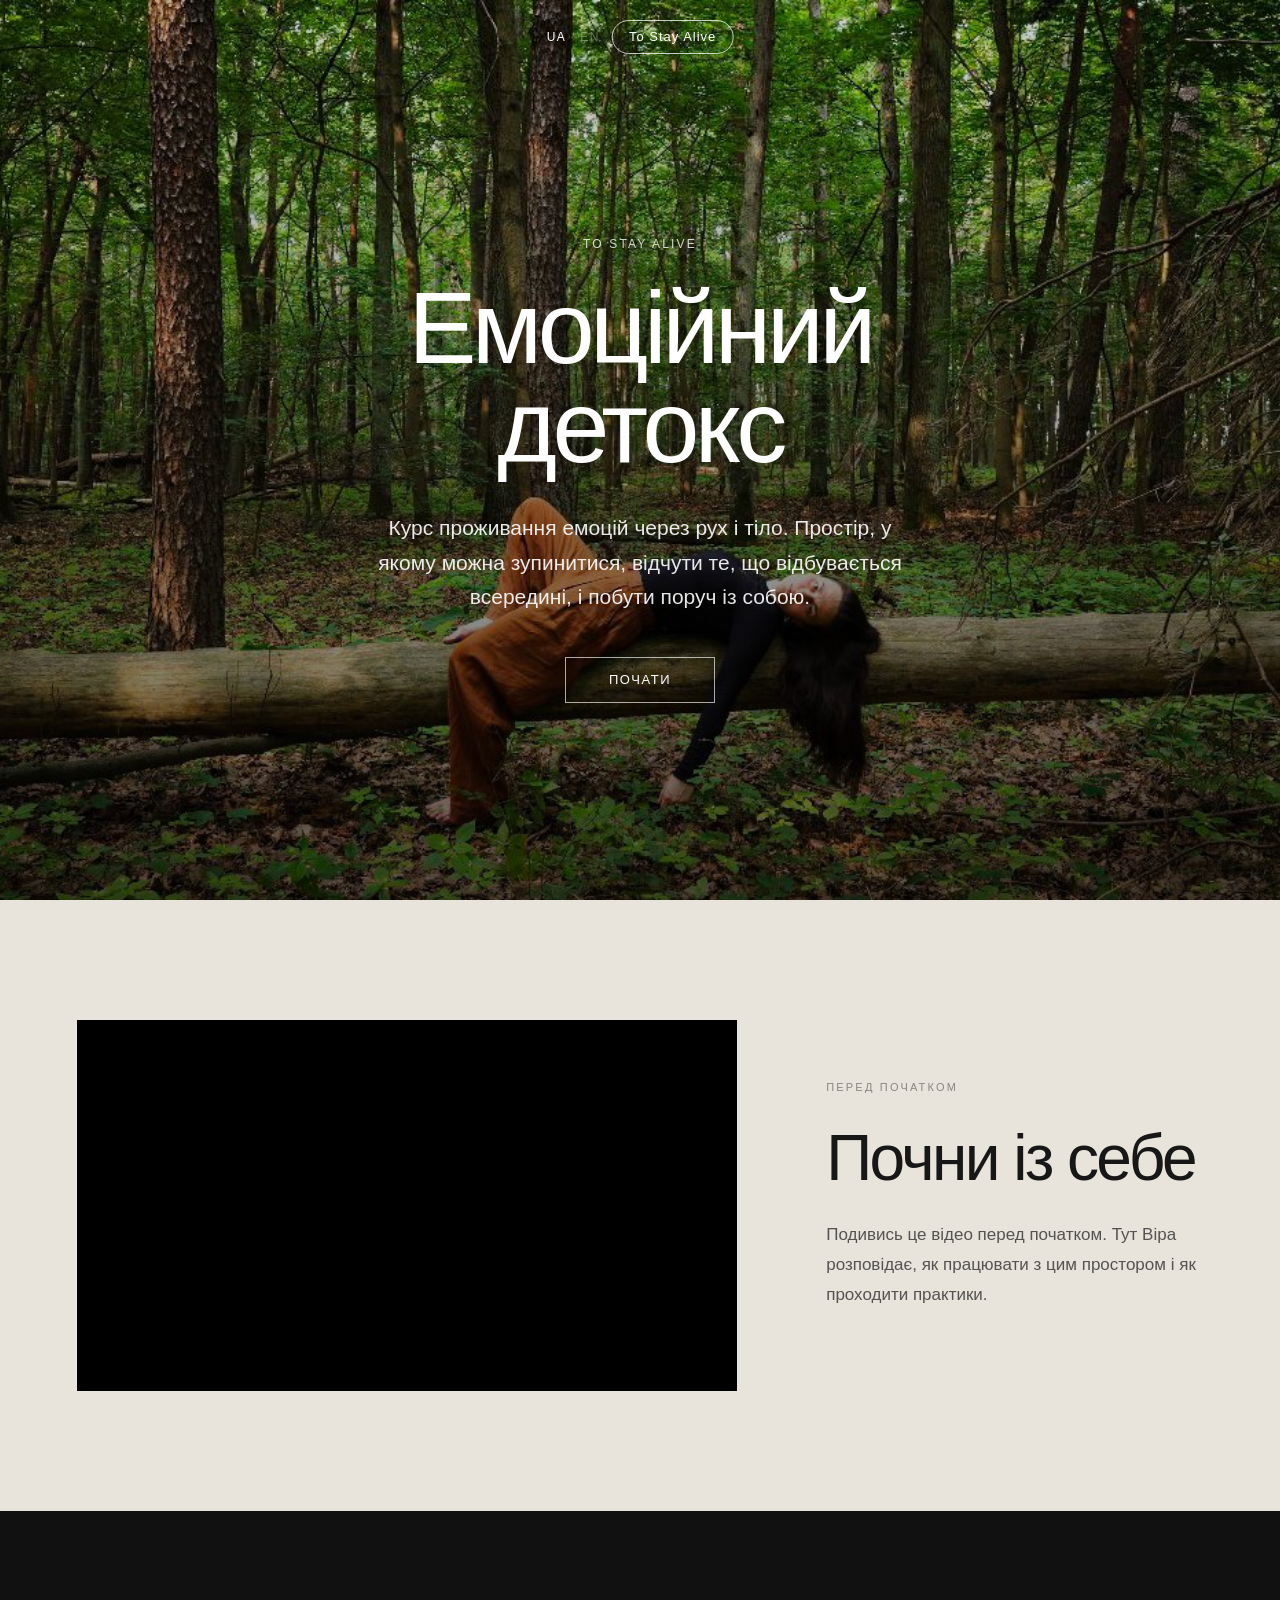
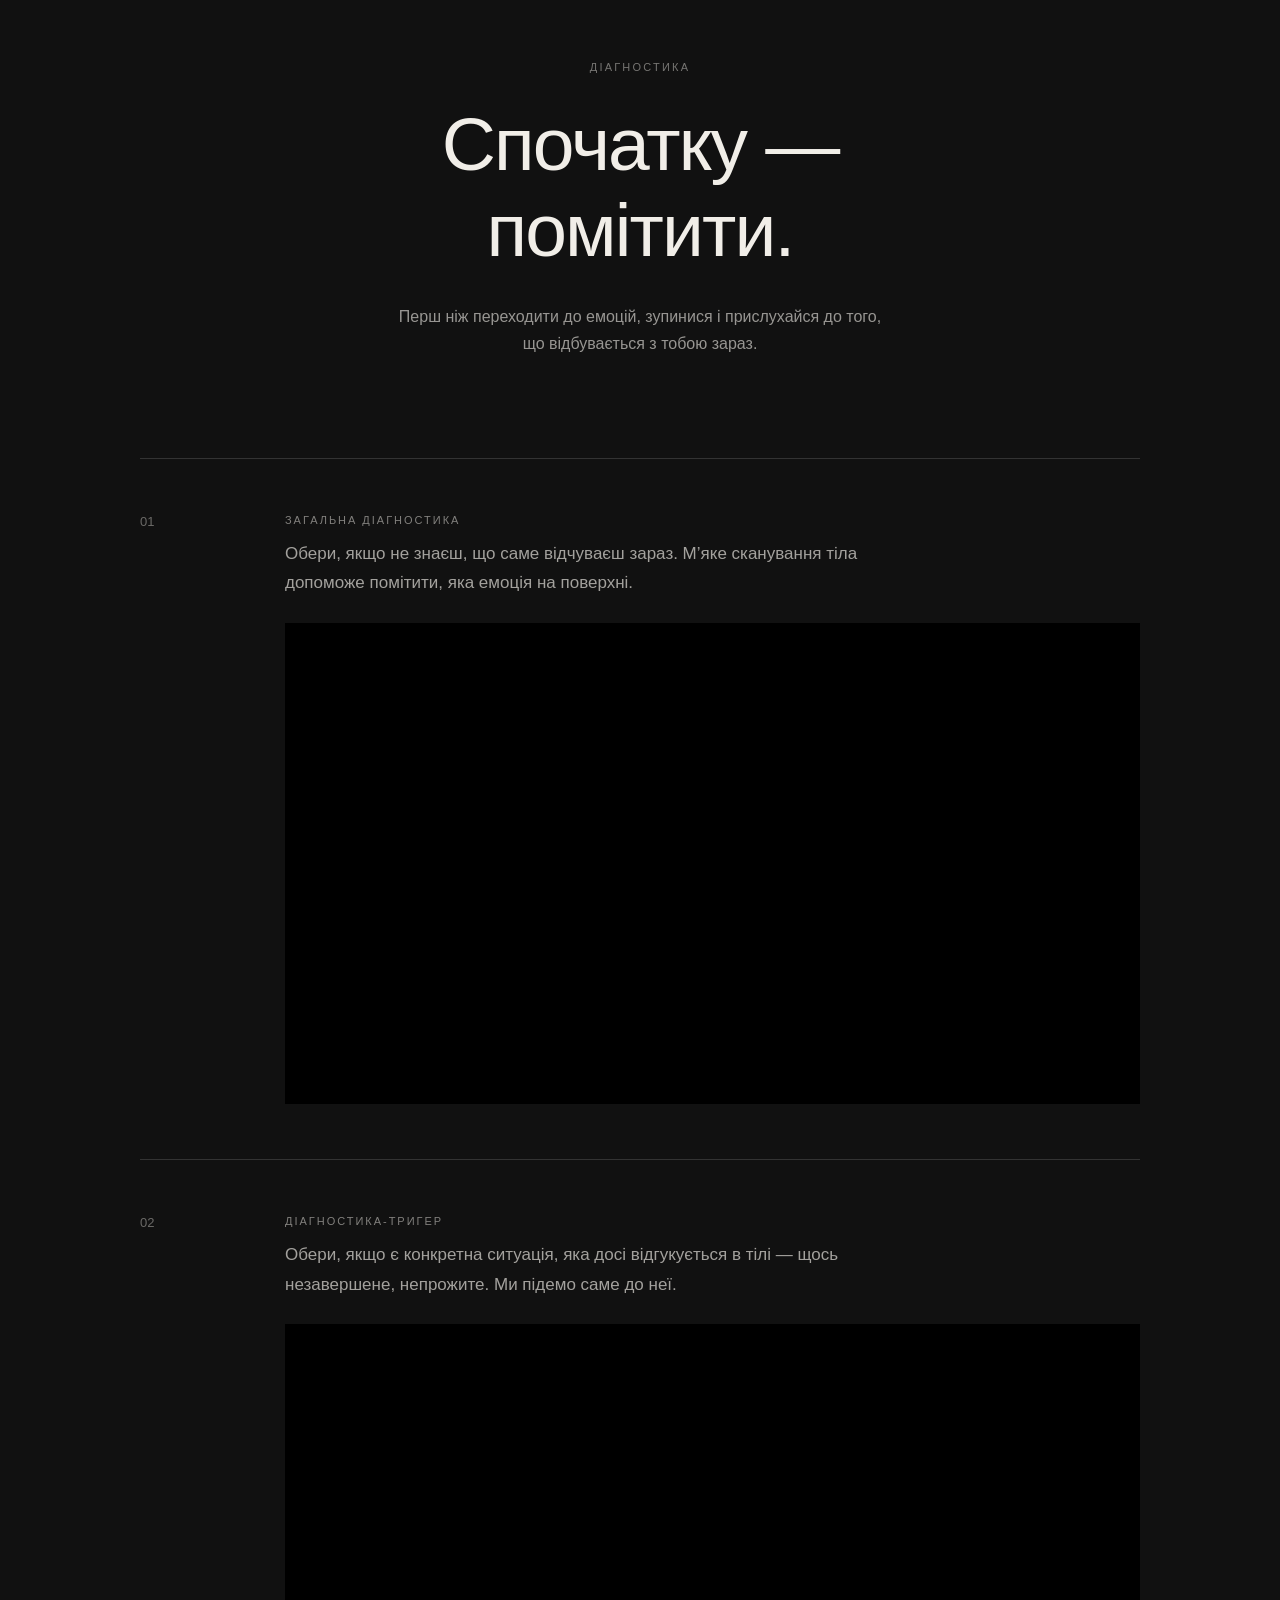
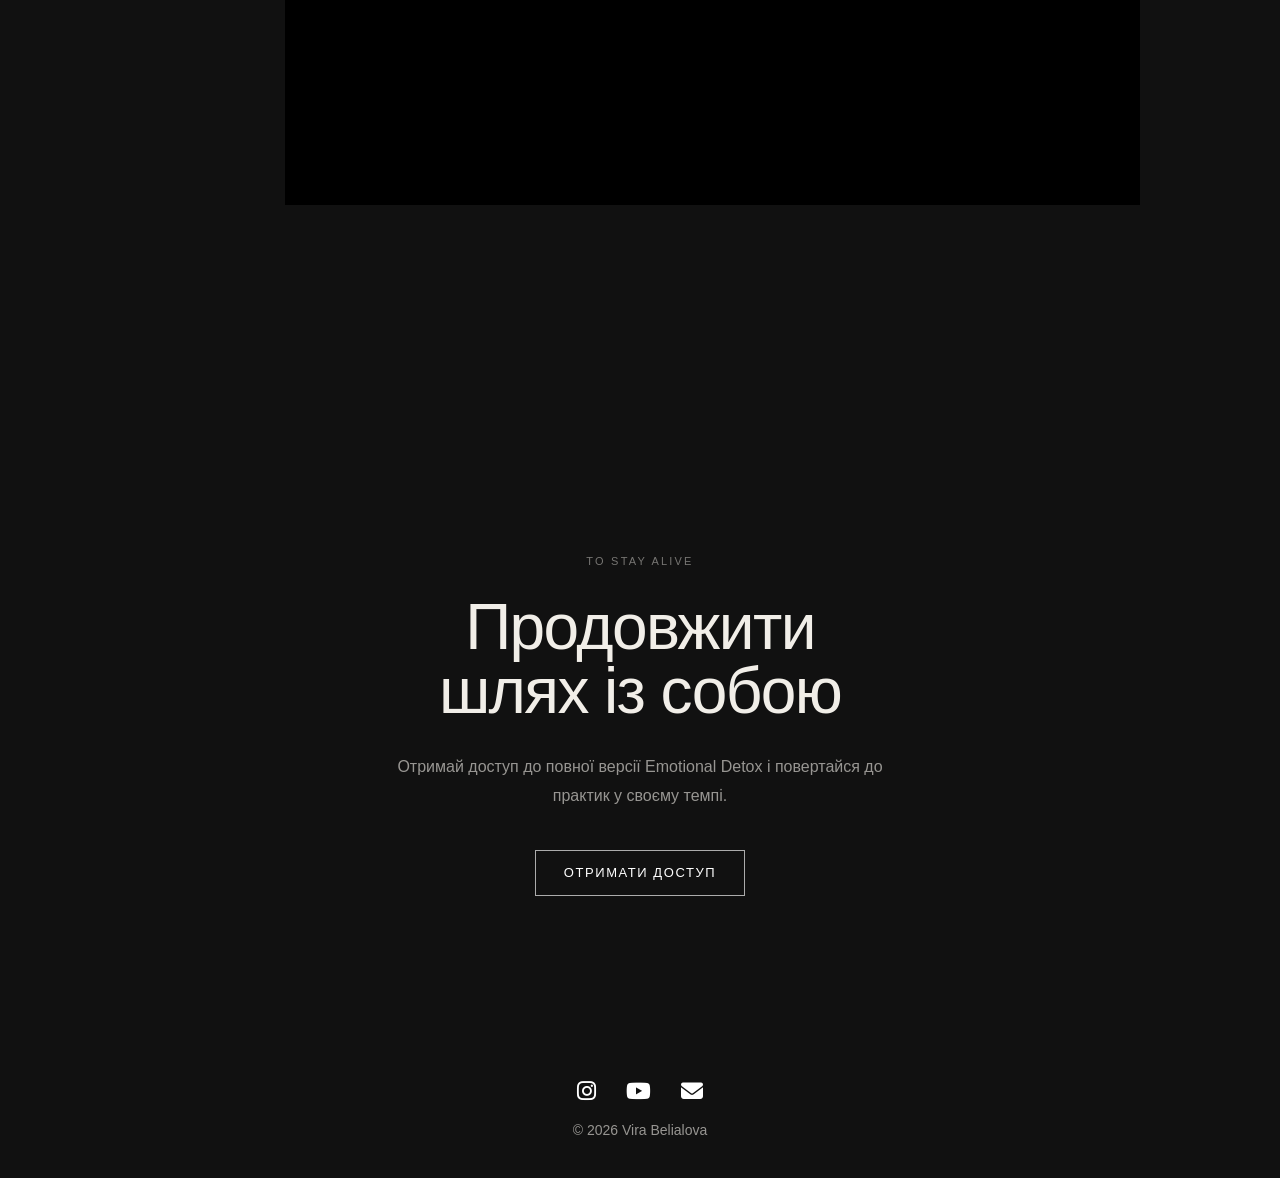
==== commit 9e3823a9: "modal payment update emotions.html" ====
--- a/emotions.html
+++ b/emotions.html
@@ -30,8 +30,6 @@
     rel="canonical"
     href="https://vira-belialova.github.io/emotions.html">
 
-  <!-- LANGUAGE VERSIONS -->
-
   <link
     rel="alternate"
     hreflang="uk"
@@ -103,6 +101,565 @@
   <link
     rel="stylesheet"
     href="css/emotions.css">
+
+
+  <!-- MODAL OVERRIDES -->
+
+  <style>
+
+    /* =========================================================
+       ACCESS MODAL
+       ========================================================= */
+
+    .donate-modal {
+      position: fixed;
+      inset: 0;
+      z-index: 9999;
+
+      display: none;
+      align-items: center;
+      justify-content: center;
+
+      padding: 24px;
+
+      background: rgba(10, 10, 10, 0.78);
+      backdrop-filter: blur(14px);
+      -webkit-backdrop-filter: blur(14px);
+
+      opacity: 0;
+      transition: opacity 0.25s ease;
+
+      overflow-y: auto;
+    }
+
+
+    .donate-modal.show,
+    .donate-modal.active {
+      opacity: 1;
+    }
+
+
+    .donate-modal-content {
+      position: relative;
+
+      width: min(620px, 100%);
+      max-height: calc(100vh - 48px);
+      overflow-y: auto;
+
+      padding: 48px;
+
+      background: #171717;
+      color: #f1eee8;
+
+      border: 1px solid rgba(241, 238, 232, 0.16);
+      border-radius: 4px;
+
+      box-shadow:
+        0 30px 100px rgba(0, 0, 0, 0.5);
+
+      transform: translateY(12px);
+      transition: transform 0.3s ease;
+    }
+
+
+    .donate-modal.show .donate-modal-content,
+    .donate-modal.active .donate-modal-content {
+      transform: translateY(0);
+    }
+
+
+    /* CLOSE */
+
+    .close-modal {
+      position: absolute;
+      top: 18px;
+      right: 22px;
+
+      width: 36px;
+      height: 36px;
+
+      display: flex;
+      align-items: center;
+      justify-content: center;
+
+      color: rgba(241, 238, 232, 0.65);
+
+      font-size: 28px;
+      font-weight: 300;
+      line-height: 1;
+
+      cursor: pointer;
+
+      transition:
+        color 0.2s ease,
+        transform 0.2s ease;
+    }
+
+
+    .close-modal:hover {
+      color: #f1eee8;
+      transform: rotate(90deg);
+    }
+
+
+    /* HEADER */
+
+    .access-modal-eyebrow {
+      display: block;
+
+      margin-bottom: 16px;
+
+      color: rgba(241, 238, 232, 0.48);
+
+      font-size: 11px;
+      font-weight: 500;
+      letter-spacing: 0.18em;
+      text-transform: uppercase;
+    }
+
+
+    .donate-modal-content h2 {
+      margin: 0 0 18px;
+
+      color: #f1eee8;
+
+      font-size: clamp(32px, 5vw, 48px);
+      font-weight: 400;
+      line-height: 1.05;
+      letter-spacing: -0.025em;
+    }
+
+
+    .access-modal-intro {
+      max-width: 500px;
+
+      margin: 0 0 30px;
+
+      color: rgba(241, 238, 232, 0.68);
+
+      font-size: 15px;
+      line-height: 1.7;
+    }
+
+
+    /* PRICE */
+
+    .access-price {
+      margin: 0 0 32px;
+      padding: 22px 24px;
+
+      background: rgba(241, 238, 232, 0.045);
+
+      border-left: 2px solid rgba(241, 238, 232, 0.5);
+    }
+
+
+    .access-price-label {
+      display: block;
+
+      margin-bottom: 7px;
+
+      color: rgba(241, 238, 232, 0.45);
+
+      font-size: 10px;
+      letter-spacing: 0.16em;
+      text-transform: uppercase;
+    }
+
+
+    .access-price-value {
+      display: block;
+
+      margin-bottom: 5px;
+
+      color: #f1eee8;
+
+      font-size: 27px;
+      font-weight: 400;
+    }
+
+
+    .access-price-note {
+      color: rgba(241, 238, 232, 0.55);
+
+      font-size: 13px;
+      line-height: 1.5;
+    }
+
+
+    /* PAYMENT TABS */
+
+    .donate-tabs {
+      display: grid;
+      grid-template-columns: repeat(4, 1fr);
+
+      gap: 1px;
+
+      margin-bottom: 22px;
+
+      background: rgba(241, 238, 232, 0.12);
+    }
+
+
+    .donate-tabs .tab-btn {
+      min-height: 46px;
+
+      border: 0;
+      border-radius: 0;
+
+      background: #202020;
+      color: rgba(241, 238, 232, 0.5);
+
+      font-family: inherit;
+      font-size: 12px;
+      letter-spacing: 0.04em;
+
+      cursor: pointer;
+
+      transition:
+        background 0.2s ease,
+        color 0.2s ease;
+    }
+
+
+    .donate-tabs .tab-btn:hover {
+      color: #f1eee8;
+      background: #252525;
+    }
+
+
+    .donate-tabs .tab-btn.active {
+      color: #171717;
+      background: #f1eee8;
+    }
+
+
+    /* TAB CONTENT */
+
+    .tab-content {
+      display: none;
+
+      padding: 25px;
+
+      background: #202020;
+
+      border: 1px solid rgba(241, 238, 232, 0.08);
+    }
+
+
+    .tab-content.active {
+      display: block;
+    }
+
+
+    .tab-content > p:first-child {
+      margin-top: 0;
+    }
+
+
+    .donation-note {
+      margin: 16px 0 0;
+
+      color: rgba(241, 238, 232, 0.52);
+
+      font-size: 13px;
+      line-height: 1.6;
+    }
+
+
+    /* PAYPAL */
+
+    .donate-link {
+      display: inline-flex;
+      align-items: center;
+      justify-content: center;
+
+      min-height: 48px;
+      padding: 0 24px;
+
+      background: #f1eee8;
+      color: #171717;
+
+      text-decoration: none;
+
+      font-size: 13px;
+      font-weight: 500;
+
+      transition:
+        opacity 0.2s ease,
+        transform 0.2s ease;
+    }
+
+
+    .donate-link:hover {
+      opacity: 0.88;
+      transform: translateY(-1px);
+    }
+
+
+    /* BANK DETAILS */
+
+    .bank-details {
+      margin: 0;
+    }
+
+
+    .bank-details p {
+      margin: 0 0 8px;
+    }
+
+
+    .bank-details strong {
+      color: rgba(241, 238, 232, 0.5);
+
+      font-size: 10px;
+      font-weight: 500;
+      letter-spacing: 0.14em;
+      text-transform: uppercase;
+    }
+
+
+    .card-number {
+      display: inline-block;
+
+      margin-top: 4px !important;
+
+      color: #f1eee8;
+
+      font-family: monospace;
+      font-size: 18px;
+      letter-spacing: 0.05em;
+
+      word-break: break-word;
+    }
+
+
+    /* BUTTONS */
+
+    .copy-btn,
+    .show-wallet {
+      min-height: 40px;
+      padding: 0 16px;
+
+      border: 1px solid rgba(241, 238, 232, 0.18);
+      background: transparent;
+      color: rgba(241, 238, 232, 0.78);
+
+      font-family: inherit;
+      font-size: 12px;
+
+      cursor: pointer;
+
+      transition:
+        background 0.2s ease,
+        color 0.2s ease,
+        border-color 0.2s ease;
+    }
+
+
+    .copy-btn:hover,
+    .show-wallet:hover {
+      border-color: rgba(241, 238, 232, 0.4);
+      color: #f1eee8;
+      background: rgba(241, 238, 232, 0.05);
+    }
+
+
+    .donate-actions {
+      display: flex;
+      flex-wrap: wrap;
+      gap: 8px;
+
+      margin-top: 18px;
+    }
+
+
+    /* QR */
+
+    .qr-copy {
+      display: flex;
+      justify-content: center;
+
+      margin-bottom: 18px;
+    }
+
+
+    .donation-qr {
+      display: block;
+
+      width: 190px;
+      height: 190px;
+
+      object-fit: contain;
+
+      background: #fff;
+      padding: 8px;
+    }
+
+
+    .wallet-address {
+      padding: 12px;
+
+      background: rgba(241, 238, 232, 0.04);
+
+      font-family: monospace;
+      font-size: 11px;
+
+      word-break: break-all;
+    }
+
+
+    /* ACCESS FORM */
+
+    .access-form-divider {
+      height: 1px;
+
+      margin: 34px 0 28px;
+
+      background: rgba(241, 238, 232, 0.1);
+    }
+
+
+    .access-form-heading {
+      margin: 0 0 8px;
+
+      color: #f1eee8;
+
+      font-size: 20px;
+      font-weight: 400;
+    }
+
+
+    .access-form-description {
+      margin: 0 0 20px;
+
+      color: rgba(241, 238, 232, 0.52);
+
+      font-size: 13px;
+      line-height: 1.6;
+    }
+
+
+    #accessRequestForm {
+      display: flex;
+      flex-direction: column;
+      gap: 10px;
+    }
+
+
+    #accessRequestForm input,
+    #accessRequestForm select,
+    #accessRequestForm textarea {
+      width: 100%;
+      box-sizing: border-box;
+
+      padding: 14px 15px;
+
+      border: 1px solid rgba(241, 238, 232, 0.14);
+      border-radius: 0;
+
+      outline: none;
+
+      background: #202020;
+      color: #f1eee8;
+
+      font-family: inherit;
+      font-size: 13px;
+
+      transition:
+        border-color 0.2s ease,
+        background 0.2s ease;
+    }
+
+
+    #accessRequestForm input::placeholder,
+    #accessRequestForm textarea::placeholder {
+      color: rgba(241, 238, 232, 0.34);
+    }
+
+
+    #accessRequestForm input:focus,
+    #accessRequestForm select:focus,
+    #accessRequestForm textarea:focus {
+      border-color: rgba(241, 238, 232, 0.42);
+      background: #242424;
+    }
+
+
+    #accessRequestForm select {
+      appearance: none;
+      -webkit-appearance: none;
+    }
+
+
+    #accessRequestForm textarea {
+      min-height: 90px;
+      resize: vertical;
+    }
+
+
+    #accessRequestForm .emotion-button {
+      width: 100%;
+      margin-top: 6px;
+    }
+
+
+    #requestStatus {
+      margin: 5px 0 0;
+
+      color: rgba(241, 238, 232, 0.7);
+
+      font-size: 13px;
+      line-height: 1.5;
+    }
+
+
+    /* MOBILE */
+
+    @media (max-width: 600px) {
+
+      .donate-modal {
+        align-items: flex-start;
+
+        padding: 12px;
+      }
+
+
+      .donate-modal-content {
+        max-height: calc(100vh - 24px);
+
+        padding: 38px 22px 26px;
+      }
+
+
+      .donate-modal-content h2 {
+        font-size: 34px;
+      }
+
+
+      .donate-tabs {
+        grid-template-columns: repeat(2, 1fr);
+      }
+
+
+      .tab-content {
+        padding: 20px 17px;
+      }
+
+
+      .donation-qr {
+        width: 165px;
+        height: 165px;
+      }
+
+
+      .card-number {
+        font-size: 15px;
+      }
+
+    }
+
+  </style>
 
 
   <!-- ICONS -->
@@ -360,9 +917,7 @@
 
 
           <p>
-            Обери, якщо не знаєш, що саме відчуваєш зараз.
-            М’яке сканування тіла допоможе помітити,
-            яка емоція на поверхні.
+            Обери, якщо не знаєш, що саме відчуваєш зараз. М’яке сканування тіла допоможе помітити, яка емоція на поверхні.
           </p>
 
 
@@ -398,9 +953,7 @@
 
 
           <p>
-            Обери, якщо є конкретна ситуація, яка досі
-            відгукується в тілі — щось незавершене,
-            непрожите. Ми підемо саме до неї.
+            Обери, якщо є конкретна ситуація, яка досі відгукується в тілі — щось незавершене, непрожите. Ми підемо саме до неї.
           </p>
 
 
@@ -424,467 +977,461 @@
   </section>
 
 
-
-  <!-- PROTECTED CONTENT -->
-
-  <div
-    id="protected-content"
-    style="display: none;">
-
-
-    <!-- FEAR -->
-
-    <section class="emotion-video-section">
-
-      <div class="emotion-video-container">
-
-        <div class="emotion-video">
-
-          <iframe
-            src="https://www.youtube.com/embed/xGLEsts89uA?modestbranding=1&rel=0"
-            title="Страх — тривога"
-            loading="lazy"
-            allowfullscreen>
-          </iframe>
-
-        </div>
-
-
-        <div class="emotion-video-info">
-
-          <span class="emotion-number">
-            01 · ЕМОЦІЯ
-          </span>
-
-
-          <h2>
-            Страх — тривога
-          </h2>
-
-
-          <p>
-            Страх і тривога можуть відчуватися тілом
-            як напруга, стискання, бажання завмерти
-            або втекти. Практика допомагає помітити
-            ці відчуття та побути з ними через рух.
-          </p>
-
-
-          <button
-            type="button"
-            class="reflection-toggle"
-            onclick="toggleReflection(this)">
-            Зупинитися і записати
-          </button>
-
-
-          <div class="reflection-box">
-
-            <p>
-              Що ти помічаєш у собі зараз?
-            </p>
-
-
-            <textarea
-              placeholder="Кілька слів для себе..."></textarea>
-
-          </div>
-
-        </div>
-
-      </div>
-
-    </section>
-
-
-
-    <!-- ANGER -->
-
-    <section class="emotion-video-section emotion-video-dark">
-
-      <div class="emotion-video-container reverse">
-
-        <div class="emotion-video">
-
-          <iframe
-            src="https://www.youtube.com/embed/i1LCmdo0Qpw?modestbranding=1&rel=0"
-            title="Гнів"
-            loading="lazy"
-            allowfullscreen>
-          </iframe>
-
-        </div>
-
-
-        <div class="emotion-video-info">
-
-          <span class="emotion-number">
-            02 · ЕМОЦІЯ
-          </span>
-
-
-          <h2>
-            Гнів
-          </h2>
-
-
-          <p>
-            Гнів може проявлятися як напруга,
-            стискання, жар, бажання діяти або захистити
-            свої межі. Практика допомагає дати цій енергії
-            простір і помітити, що стоїть за нею.
-          </p>
-
-
-          <button
-            type="button"
-            class="reflection-toggle"
-            onclick="toggleReflection(this)">
-            Зупинитися і записати
-          </button>
-
-
-          <div class="reflection-box">
-
-            <p>
-              Що хоче сказати твій гнів?
-            </p>
-
-
-            <textarea
-              placeholder="Кілька слів для себе..."></textarea>
-
-          </div>
-
-        </div>
-
-      </div>
-
-    </section>
-
-
-
-    <!-- SHAME -->
-
-    <section class="emotion-video-section">
-
-      <div class="emotion-video-container">
-
-        <div class="emotion-video">
-
-          <iframe
-            src="https://www.youtube.com/embed/QT0Ize2L8UE?modestbranding=1&rel=0"
-            title="Сором"
-            loading="lazy"
-            allowfullscreen>
-          </iframe>
-
-        </div>
-
-
-        <div class="emotion-video-info">
-
-          <span class="emotion-number">
-            03 · ЕМОЦІЯ
-          </span>
-
-
-          <h2>
-            Сором
-          </h2>
-
-
-          <p>
-            Сором може стискати тіло всередину —
-            опускати голову, змінювати дихання,
-            створювати бажання сховатися або стати менш помітною.
-            Практика допомагає помітити це стискання
-            і поступово повернути собі більше простору.
-          </p>
-
-
-          <button
-            type="button"
-            class="reflection-toggle"
-            onclick="toggleReflection(this)">
-            Зупинитися і записати
-          </button>
-
-
-          <div class="reflection-box">
-
-            <p>
-              Що відбувається всередині тебе?
-            </p>
-
-
-            <textarea
-              placeholder="Кілька слів для себе..."></textarea>
-
-          </div>
-
-        </div>
-
-      </div>
-
-    </section>
-
-
-
-    <!-- GRIEF -->
-
-    <section class="emotion-video-section emotion-video-dark">
-
-      <div class="emotion-video-container reverse">
-
-        <div class="emotion-video">
-
-          <iframe
-            src="https://www.youtube.com/embed/eyhvzRlIT9U?modestbranding=1&rel=0"
-            title="Горе"
-            loading="lazy"
-            allowfullscreen>
-          </iframe>
-
-        </div>
-
-
-        <div class="emotion-video-info">
-
-          <span class="emotion-number">
-            04 · ЕМОЦІЯ
-          </span>
-
-
-          <h2>
-            Горе
-          </h2>
-
-
-          <p>
-            Горе може жити в грудях і горлі —
-            відчуватися як тяжкість, стискання,
-            бажання зітхнути або сховатися.
-            Практика дає тілу можливість м'яко рухатися,
-            дихати й залишатися поруч із тим, що болить.
-          </p>
-
-
-          <button
-            type="button"
-            class="reflection-toggle"
-            onclick="toggleReflection(this)">
-            Зупинитися і записати
-          </button>
-
-
-          <div class="reflection-box">
-
-            <p>
-              Що ти хочеш дозволити собі прожити?
-            </p>
-
-
-            <textarea
-              placeholder="Кілька слів для себе..."></textarea>
-
-          </div>
-
-        </div>
-
-      </div>
-
-    </section>
-
-
-
-    <!-- JOY -->
-
-    <section class="emotion-video-section">
-
-      <div class="emotion-video-container">
-
-        <div class="emotion-video">
-
-          <iframe
-            src="https://www.youtube.com/embed/jTDl2qSixjk?modestbranding=1&rel=0"
-            title="Радість"
-            loading="lazy"
-            allowfullscreen>
-          </iframe>
-
-        </div>
-
-
-        <div class="emotion-video-info">
-
-          <span class="emotion-number">
-            05 · ЕМОЦІЯ
-          </span>
-
-
-          <h2>
-            Радість
-          </h2>
-
-
-          <p>
-            Радість може відчуватися як більше простору
-            в тілі, вільніше дихання, легкість і бажання рухатися.
-            Практика через вільний і спонтанний рух
-            допомагає помітити та дозволити собі цей стан.
-          </p>
-
-
-          <button
-            type="button"
-            class="reflection-toggle"
-            onclick="toggleReflection(this)">
-            Зупинитися і записати
-          </button>
-
-
-          <div class="reflection-box">
-
-            <p>
-              Де ти відчуваєш радість у своєму тілі?
-            </p>
-
-
-            <textarea
-              placeholder="Кілька слів для себе..."></textarea>
-
-          </div>
-
-        </div>
-
-      </div>
-
-    </section>
-
-
-
-    <!-- THREE EMOTIONS -->
-
-    <section class="emotion-video-section emotion-video-dark">
-
-      <div class="emotion-video-container reverse">
-
-        <div class="emotion-video">
-
-          <iframe
-            src="https://www.youtube.com/embed/d5rJlG49yBM?modestbranding=1&rel=0"
-            title="Страх · Гнів · Сором"
-            loading="lazy"
-            allowfullscreen>
-          </iframe>
-
-        </div>
-
-
-        <div class="emotion-video-info">
-
-          <span class="emotion-number">
-            06 · ПРАКТИКА
-          </span>
-
-
-          <h2>
-            Страх · Гнів · Сором
-          </h2>
-
-
-          <p>
-            Об'єднана практика для глибшого проживання
-            трьох емоцій через рух і тіло.
-          </p>
-
-
-          <button
-            type="button"
-            class="reflection-toggle"
-            onclick="toggleReflection(this)">
-            Зупинитися і записати
-          </button>
-
-
-          <div class="reflection-box">
-
-            <p>
-              Що змінилося у твоєму стані?
-            </p>
-
-
-            <textarea
-              placeholder="Кілька слів для себе..."></textarea>
-
-          </div>
-
-        </div>
-
-      </div>
-
-    </section>
-
-
-
-    <!-- FINAL MEDITATION -->
-
-    <section class="emotion-video-full">
-
-      <div class="emotion-video-full-wrapper">
+  <div id="protected-content" style="display: none;">
+
+
+  <!-- FEAR -->
+
+  <section class="emotion-video-section">
+
+    <div class="emotion-video-container">
+
+      <div class="emotion-video">
 
         <iframe
-          src="https://www.youtube.com/embed/OehWZRHWod8?modestbranding=1&rel=0"
-          title="Завершальна медитація"
+          src="https://www.youtube.com/embed/xGLEsts89uA?modestbranding=1&rel=0"
+          title="Страх — тривога"
           loading="lazy"
           allowfullscreen>
         </iframe>
 
       </div>
 
-    </section>
-
-
-
-    <!-- ENDING -->
-
-    <section class="emotion-ending">
-
-      <div class="emotion-ending-content">
+
+      <div class="emotion-video-info">
 
         <span class="emotion-number">
-          НА ЗАВЕРШЕННЯ
+          01 · ЕМОЦІЯ
         </span>
 
 
         <h2>
-          Ти можеш<br>
-          повертатися сюди.
+          Страх — тривога
         </h2>
 
 
         <p>
-          Не тільки коли все добре,
-          а в будь-який момент, коли це необхідно —
-          в будь-якому стані й без жодних правил
-          або послідовностей.
+          Страх і тривога можуть відчуватися тілом
+          як напруга, стискання, бажання завмерти
+          або втекти. Практика допомагає помітити
+          ці відчуття та побути з ними через рух.
         </p>
 
 
-        <p class="emotion-ending-small">
-          Бережи себе.
+        <button
+          type="button"
+          class="reflection-toggle"
+          onclick="toggleReflection(this)">
+          Зупинитися і записати
+        </button>
+
+
+        <div class="reflection-box">
+
+          <p>
+            Що ти помічаєш у собі зараз?
+          </p>
+
+
+          <textarea
+            placeholder="Кілька слів для себе..."></textarea>
+
+        </div>
+
+      </div>
+
+    </div>
+
+  </section>
+
+
+
+  <!-- ANGER -->
+
+  <section class="emotion-video-section emotion-video-dark">
+
+    <div class="emotion-video-container reverse">
+
+      <div class="emotion-video">
+
+        <iframe
+          src="https://www.youtube.com/embed/i1LCmdo0Qpw?modestbranding=1&rel=0"
+          title="Гнів"
+          loading="lazy"
+          allowfullscreen>
+        </iframe>
+
+      </div>
+
+
+      <div class="emotion-video-info">
+
+        <span class="emotion-number">
+          02 · ЕМОЦІЯ
+        </span>
+
+
+        <h2>
+          Гнів
+        </h2>
+
+
+        <p>
+          Гнів може проявлятися як напруга,
+          стискання, жар, бажання діяти або захистити
+          свої межі. Практика допомагає дати цій енергії
+          простір і помітити, що стоїть за нею.
         </p>
 
-      </div>
-
-    </section>
+
+        <button
+          type="button"
+          class="reflection-toggle"
+          onclick="toggleReflection(this)">
+          Зупинитися і записати
+        </button>
+
+
+        <div class="reflection-box">
+
+          <p>
+            Що хоче сказати твій гнів?
+          </p>
+
+
+          <textarea
+            placeholder="Кілька слів для себе..."></textarea>
+
+        </div>
+
+      </div>
+
+    </div>
+
+  </section>
+
+
+
+  <!-- SHAME -->
+
+  <section class="emotion-video-section">
+
+    <div class="emotion-video-container">
+
+      <div class="emotion-video">
+
+        <iframe
+          src="https://www.youtube.com/embed/QT0Ize2L8UE?modestbranding=1&rel=0"
+          title="Сором"
+          loading="lazy"
+          allowfullscreen>
+        </iframe>
+
+      </div>
+
+
+      <div class="emotion-video-info">
+
+        <span class="emotion-number">
+          03 · ЕМОЦІЯ
+        </span>
+
+
+        <h2>
+          Сором
+        </h2>
+
+
+        <p>
+          Сором може стискати тіло всередину —
+          опускати голову, змінювати дихання,
+          створювати бажання сховатися або стати менш помітною.
+          Практика допомагає помітити це стискання
+          і поступово повернути собі більше простору.
+        </p>
+
+
+        <button
+          type="button"
+          class="reflection-toggle"
+          onclick="toggleReflection(this)">
+          Зупинитися і записати
+        </button>
+
+
+        <div class="reflection-box">
+
+          <p>
+            Що відбувається всередині тебе?
+          </p>
+
+
+          <textarea
+            placeholder="Кілька слів для себе..."></textarea>
+
+        </div>
+
+      </div>
+
+    </div>
+
+  </section>
+
+
+
+  <!-- GRIEF -->
+
+  <section class="emotion-video-section emotion-video-dark">
+
+    <div class="emotion-video-container reverse">
+
+      <div class="emotion-video">
+
+        <iframe
+          src="https://www.youtube.com/embed/eyhvzRlIT9U?modestbranding=1&rel=0"
+          title="Горе"
+          loading="lazy"
+          allowfullscreen>
+        </iframe>
+
+      </div>
+
+
+      <div class="emotion-video-info">
+
+        <span class="emotion-number">
+          04 · ЕМОЦІЯ
+        </span>
+
+
+        <h2>
+          Горе
+        </h2>
+
+
+        <p>
+          Горе може жити в грудях і горлі —
+          відчуватися як тяжкість, стискання,
+          бажання зітхнути або сховатися.
+          Практика дає тілу можливість м'яко рухатися,
+          дихати й залишатися поруч із тим, що болить.
+        </p>
+
+
+        <button
+          type="button"
+          class="reflection-toggle"
+          onclick="toggleReflection(this)">
+          Зупинитися і записати
+        </button>
+
+
+        <div class="reflection-box">
+
+          <p>
+            Що ти хочеш дозволити собі прожити?
+          </p>
+
+
+          <textarea
+            placeholder="Кілька слів для себе..."></textarea>
+
+        </div>
+
+      </div>
+
+    </div>
+
+  </section>
+
+
+
+  <!-- JOY -->
+
+  <section class="emotion-video-section">
+
+    <div class="emotion-video-container">
+
+      <div class="emotion-video">
+
+        <iframe
+          src="https://www.youtube.com/embed/jTDl2qSixjk?modestbranding=1&rel=0"
+          title="Радість"
+          loading="lazy"
+          allowfullscreen>
+        </iframe>
+
+      </div>
+
+
+      <div class="emotion-video-info">
+
+        <span class="emotion-number">
+          05 · ЕМОЦІЯ
+        </span>
+
+
+        <h2>
+          Радість
+        </h2>
+
+
+        <p>
+          Радість може відчуватися як більше простору
+          в тілі, вільніше дихання, легкість і бажання рухатися.
+          Практика через вільний і спонтанний рух
+          допомагає помітити та дозволити собі цей стан.
+        </p>
+
+
+        <button
+          type="button"
+          class="reflection-toggle"
+          onclick="toggleReflection(this)">
+          Зупинитися і записати
+        </button>
+
+
+        <div class="reflection-box">
+
+          <p>
+            Де ти відчуваєш радість у своєму тілі?
+          </p>
+
+
+          <textarea
+            placeholder="Кілька слів для себе..."></textarea>
+
+        </div>
+
+      </div>
+
+    </div>
+
+  </section>
+
+
+
+  <!-- THREE EMOTIONS -->
+
+  <section class="emotion-video-section emotion-video-dark">
+
+    <div class="emotion-video-container reverse">
+
+      <div class="emotion-video">
+
+        <iframe
+          src="https://www.youtube.com/embed/d5rJlG49yBM?modestbranding=1&rel=0"
+          title="Страх · Гнів · Сором"
+          loading="lazy"
+          allowfullscreen>
+        </iframe>
+
+      </div>
+
+
+      <div class="emotion-video-info">
+
+        <span class="emotion-number">
+          06 · ПРАКТИКА
+        </span>
+
+
+        <h2>
+          Страх · Гнів · Сором
+        </h2>
+
+
+        <p>
+          Об'єднана практика для глибшого проживання
+          трьох емоцій через рух і тіло.
+        </p>
+
+
+        <button
+          type="button"
+          class="reflection-toggle"
+          onclick="toggleReflection(this)">
+          Зупинитися і записати
+        </button>
+
+
+        <div class="reflection-box">
+
+          <p>
+            Що змінилося у твоєму стані?
+          </p>
+
+
+          <textarea
+            placeholder="Кілька слів для себе..."></textarea>
+
+        </div>
+
+      </div>
+
+    </div>
+
+  </section>
+
+
+
+  <!-- FINAL MEDITATION -->
+
+  <section class="emotion-video-full">
+
+    <div class="emotion-video-full-wrapper">
+
+      <iframe
+        src="https://www.youtube.com/embed/OehWZRHWod8?modestbranding=1&rel=0"
+        title="Завершальна медитація"
+        loading="lazy"
+        allowfullscreen>
+      </iframe>
+
+    </div>
+
+  </section>
+
+
+
+  <!-- ENDING -->
+
+  <section class="emotion-ending">
+
+    <div class="emotion-ending-content">
+
+      <span class="emotion-number">
+        НА ЗАВЕРШЕННЯ
+      </span>
+
+
+      <h2>
+        Ти можеш<br>
+        повертатися сюди.
+      </h2>
+
+
+      <p>
+        Не тільки коли все добре,
+        а в будь-який момент, коли це необхідно —
+        в будь-якому стані й без жодних правил
+        або послідовностей.
+      </p>
+
+
+      <p class="emotion-ending-small">
+        Бережи себе.
+      </p>
+
+    </div>
+
+  </section>
 
   </div>
 
 
-
-  <!-- ACCESS CTA -->
+  <!-- GET ACCESS -->
 
   <section class="emotion-support">
 
@@ -896,13 +1443,15 @@
 
 
       <h2>
-        Емоційний детокс
+        Продовжити<br>
+        шлях із собою
       </h2>
 
 
       <p>
-        Доступ до повної практики —
-        за добровільним внеском.
+        Отримай доступ до повної версії
+        Emotional Detox і повертайся до практик
+        у своєму темпі.
       </p>
 
 
@@ -918,6 +1467,7 @@
     </div>
 
   </section>
+
 
 </main>
 
@@ -1054,7 +1604,6 @@
 
     <div class="emotion-steps">
 
-
       <article class="emotion-step visible">
 
         <div class="emotion-step-number">
@@ -1070,9 +1619,7 @@
 
 
           <p>
-            Choose this if you’re not sure what you’re feeling right now.
-            A gentle body scan will help notice which emotion
-            is closest to the surface.
+            Choose this if you’re not sure what you’re feeling right now. A gentle body scan will help notice which emotion is closest to the surface.
           </p>
 
 
@@ -1092,7 +1639,6 @@
       </article>
 
 
-
       <article class="emotion-step visible">
 
         <div class="emotion-step-number">
@@ -1108,9 +1654,7 @@
 
 
           <p>
-            Choose this if there’s a specific situation still
-            echoing in your body — something unfinished.
-            We’ll go straight to that.
+            Choose this if there’s a specific situation still echoing in your body — something unfinished. We’ll go straight to that.
           </p>
 
 
@@ -1134,405 +1678,399 @@
   </section>
 
 
-
-  <!-- PROTECTED CONTENT -->
-
-  <div
-    id="protected-content-en"
-    style="display: none;">
-
-
-    <!-- FEAR -->
-
-    <section class="emotion-video-section">
-
-      <div class="emotion-video-container">
-
-        <div class="emotion-video">
-
-          <iframe
-            src="https://www.youtube.com/embed/5UyP_F-0yXs?modestbranding=1&rel=0"
-            title="Fear"
-            loading="lazy"
-            allowfullscreen>
-          </iframe>
-
-        </div>
-
-
-        <div class="emotion-video-info">
-
-          <span class="emotion-number">
-            01 · EMOTION
-          </span>
-
-
-          <h2>
-            Fear
-          </h2>
-
-
-          <p>
-            Fear and anxiety can be felt in the body
-            as tension, contraction, stillness,
-            or the urge to move away.
-            This practice invites you to notice
-            these sensations through movement.
-          </p>
-
-
-          <button
-            type="button"
-            class="reflection-toggle"
-            onclick="toggleReflection(this)">
-            Pause & reflect
-          </button>
-
-
-          <div class="reflection-box">
-
-            <p>
-              What do you notice in yourself right now?
-            </p>
-
-
-            <textarea
-              placeholder="A few words for yourself..."></textarea>
-
-          </div>
-
-        </div>
-
-      </div>
-
-    </section>
-
-
-
-    <!-- ANGER -->
-
-    <section class="emotion-video-section emotion-video-dark">
-
-      <div class="emotion-video-container reverse">
-
-        <div class="emotion-video">
-
-          <iframe
-            src="https://www.youtube.com/embed/4ALZcuwLGPo?modestbranding=1&rel=0"
-            title="Anger"
-            loading="lazy"
-            allowfullscreen>
-          </iframe>
-
-        </div>
-
-
-        <div class="emotion-video-info">
-
-          <span class="emotion-number">
-            02 · EMOTION
-          </span>
-
-
-          <h2>
-            Anger
-          </h2>
-
-
-          <p>
-            Anger can appear as tension, heat,
-            contraction, the need to act,
-            or the need to protect your boundaries.
-            This practice gives that energy space
-            and invites you to notice what lies beneath it.
-          </p>
-
-
-          <button
-            type="button"
-            class="reflection-toggle"
-            onclick="toggleReflection(this)">
-            Pause & reflect
-          </button>
-
-
-          <div class="reflection-box">
-
-            <p>
-              What does your anger want to say?
-            </p>
-
-
-            <textarea
-              placeholder="A few words for yourself..."></textarea>
-
-          </div>
-
-        </div>
-
-      </div>
-
-    </section>
-
-
-
-    <!-- SHAME -->
-
-    <section class="emotion-video-section">
-
-      <div class="emotion-video-container">
-
-        <div class="emotion-video">
-
-          <iframe
-            src="https://www.youtube.com/embed/zcDHckG3BnA?modestbranding=1&rel=0"
-            title="Shame"
-            loading="lazy"
-            allowfullscreen>
-          </iframe>
-
-        </div>
-
-
-        <div class="emotion-video-info">
-
-          <span class="emotion-number">
-            03 · EMOTION
-          </span>
-
-
-          <h2>
-            Shame
-          </h2>
-
-
-          <p>
-            Shame can make the body contract inward —
-            lowering the head, changing the breath,
-            creating the urge to hide or become smaller.
-            This practice helps you notice that contraction
-            and gradually create more space.
-          </p>
-
-
-          <button
-            type="button"
-            class="reflection-toggle"
-            onclick="toggleReflection(this)">
-            Pause & reflect
-          </button>
-
-
-          <div class="reflection-box">
-
-            <p>
-              What is happening inside you?
-            </p>
-
-
-            <textarea
-              placeholder="A few words for yourself..."></textarea>
-
-          </div>
-
-        </div>
-
-      </div>
-
-    </section>
-
-
-
-    <!-- GRIEF -->
-
-    <section class="emotion-video-section emotion-video-dark">
-
-      <div class="emotion-video-container reverse">
-
-        <div class="emotion-video">
-
-          <iframe
-            src="https://www.youtube.com/embed/Dup5n1ddhPY?modestbranding=1&rel=0"
-            title="Grief"
-            loading="lazy"
-            allowfullscreen>
-          </iframe>
-
-        </div>
-
-
-        <div class="emotion-video-info">
-
-          <span class="emotion-number">
-            04 · EMOTION
-          </span>
-
-
-          <h2>
-            Grief
-          </h2>
-
-
-          <p>
-            Grief can be felt in the chest and throat —
-            as heaviness, tightness, or the desire to sigh.
-            This practice gives the body space to move,
-            breathe, and stay close to what hurts.
-          </p>
-
-
-          <button
-            type="button"
-            class="reflection-toggle"
-            onclick="toggleReflection(this)">
-            Pause & reflect
-          </button>
-
-
-          <div class="reflection-box">
-
-            <p>
-              What would you like to allow yourself to feel?
-            </p>
-
-
-            <textarea
-              placeholder="A few words for yourself..."></textarea>
-
-          </div>
-
-        </div>
-
-      </div>
-
-    </section>
-
-
-
-    <!-- JOY -->
-
-    <section class="emotion-video-section">
-
-      <div class="emotion-video-container">
-
-        <div class="emotion-video">
-
-          <iframe
-            src="https://www.youtube.com/embed/8VbHXGXDVm8?modestbranding=1&rel=0"
-            title="Joy"
-            loading="lazy"
-            allowfullscreen>
-          </iframe>
-
-        </div>
-
-
-        <div class="emotion-video-info">
-
-          <span class="emotion-number">
-            05 · EMOTION
-          </span>
-
-
-          <h2>
-            Joy
-          </h2>
-
-
-          <p>
-            Joy can feel like more space in the body,
-            freer breathing, lightness, and a desire to move.
-            Through free and spontaneous movement,
-            this practice invites you to notice
-            and allow that experience.
-          </p>
-
-
-          <button
-            type="button"
-            class="reflection-toggle"
-            onclick="toggleReflection(this)">
-            Pause & reflect
-          </button>
-
-
-          <div class="reflection-box">
-
-            <p>
-              Where do you feel joy in your body?
-            </p>
-
-
-            <textarea
-              placeholder="A few words for yourself..."></textarea>
-
-          </div>
-
-        </div>
-
-      </div>
-
-    </section>
-
-
-
-    <!-- FINAL MEDITATION -->
-
-    <section class="emotion-video-full">
-
-      <div class="emotion-video-full-wrapper">
+  <div id="protected-content-en" style="display: none;">
+
+
+  <!-- FEAR -->
+
+  <section class="emotion-video-section">
+
+    <div class="emotion-video-container">
+
+      <div class="emotion-video">
 
         <iframe
-          src="https://www.youtube.com/embed/ATEfmNPqHtM?modestbranding=1&rel=0"
-          title="Final meditation"
+          src="https://www.youtube.com/embed/5UyP_F-0yXs?modestbranding=1&rel=0"
+          title="Fear"
           loading="lazy"
           allowfullscreen>
         </iframe>
 
       </div>
 
-    </section>
-
-
-
-    <!-- ENDING -->
-
-    <section class="emotion-ending">
-
-      <div class="emotion-ending-content">
+
+      <div class="emotion-video-info">
 
         <span class="emotion-number">
-          TO FINISH
+          01 · EMOTION
         </span>
 
 
         <h2>
-          You can<br>
-          come back here.
+          Fear
         </h2>
 
 
         <p>
-          Not only when everything is fine,
-          but whenever you need it —
-          in any state and without
-          any rules or sequence.
+          Fear and anxiety can be felt in the body
+          as tension, contraction, stillness,
+          or the urge to move away.
+          This practice invites you to notice
+          these sensations through movement.
         </p>
 
 
-        <p class="emotion-ending-small">
-          Take care of yourself.
+        <button
+          type="button"
+          class="reflection-toggle"
+          onclick="toggleReflection(this)">
+          Pause & reflect
+        </button>
+
+
+        <div class="reflection-box">
+
+          <p>
+            What do you notice in yourself right now?
+          </p>
+
+
+          <textarea
+            placeholder="A few words for yourself..."></textarea>
+
+        </div>
+
+      </div>
+
+    </div>
+
+  </section>
+
+
+
+  <!-- ANGER -->
+
+  <section class="emotion-video-section emotion-video-dark">
+
+    <div class="emotion-video-container reverse">
+
+      <div class="emotion-video">
+
+        <iframe
+          src="https://www.youtube.com/embed/4ALZcuwLGPo?modestbranding=1&rel=0"
+          title="Anger"
+          loading="lazy"
+          allowfullscreen>
+        </iframe>
+
+      </div>
+
+
+      <div class="emotion-video-info">
+
+        <span class="emotion-number">
+          02 · EMOTION
+        </span>
+
+
+        <h2>
+          Anger
+        </h2>
+
+
+        <p>
+          Anger can appear as tension, heat,
+          contraction, the need to act,
+          or the need to protect your boundaries.
+          This practice gives that energy space
+          and invites you to notice what lies beneath it.
         </p>
 
-      </div>
-
-    </section>
+
+        <button
+          type="button"
+          class="reflection-toggle"
+          onclick="toggleReflection(this)">
+          Pause & reflect
+        </button>
+
+
+        <div class="reflection-box">
+
+          <p>
+            What does your anger want to say?
+          </p>
+
+
+          <textarea
+            placeholder="A few words for yourself..."></textarea>
+
+        </div>
+
+      </div>
+
+    </div>
+
+  </section>
+
+
+
+  <!-- SHAME -->
+
+  <section class="emotion-video-section">
+
+    <div class="emotion-video-container">
+
+      <div class="emotion-video">
+
+        <iframe
+          src="https://www.youtube.com/embed/zcDHckG3BnA?modestbranding=1&rel=0"
+          title="Shame"
+          loading="lazy"
+          allowfullscreen>
+        </iframe>
+
+      </div>
+
+
+      <div class="emotion-video-info">
+
+        <span class="emotion-number">
+          03 · EMOTION
+        </span>
+
+
+        <h2>
+          Shame
+        </h2>
+
+
+        <p>
+          Shame can make the body contract inward —
+          lowering the head, changing the breath,
+          creating the urge to hide or become smaller.
+          This practice helps you notice that contraction
+          and gradually create more space.
+        </p>
+
+
+        <button
+          type="button"
+          class="reflection-toggle"
+          onclick="toggleReflection(this)">
+          Pause & reflect
+        </button>
+
+
+        <div class="reflection-box">
+
+          <p>
+            What is happening inside you?
+          </p>
+
+
+          <textarea
+            placeholder="A few words for yourself..."></textarea>
+
+        </div>
+
+      </div>
+
+    </div>
+
+  </section>
+
+
+
+  <!-- GRIEF -->
+
+  <section class="emotion-video-section emotion-video-dark">
+
+    <div class="emotion-video-container reverse">
+
+      <div class="emotion-video">
+
+        <iframe
+          src="https://www.youtube.com/embed/Dup5n1ddhPY?modestbranding=1&rel=0"
+          title="Grief"
+          loading="lazy"
+          allowfullscreen>
+        </iframe>
+
+      </div>
+
+
+      <div class="emotion-video-info">
+
+        <span class="emotion-number">
+          04 · EMOTION
+        </span>
+
+
+        <h2>
+          Grief
+        </h2>
+
+
+        <p>
+          Grief can be felt in the chest and throat —
+          as heaviness, tightness, or the desire to sigh.
+          This practice gives the body space to move,
+          breathe, and stay close to what hurts.
+        </p>
+
+
+        <button
+          type="button"
+          class="reflection-toggle"
+          onclick="toggleReflection(this)">
+          Pause & reflect
+        </button>
+
+
+        <div class="reflection-box">
+
+          <p>
+            What would you like to allow yourself to feel?
+          </p>
+
+
+          <textarea
+            placeholder="A few words for yourself..."></textarea>
+
+        </div>
+
+      </div>
+
+    </div>
+
+  </section>
+
+
+
+  <!-- JOY -->
+
+  <section class="emotion-video-section">
+
+    <div class="emotion-video-container">
+
+      <div class="emotion-video">
+
+        <iframe
+          src="https://www.youtube.com/embed/8VbHXGXDVm8?modestbranding=1&rel=0"
+          title="Joy"
+          loading="lazy"
+          allowfullscreen>
+        </iframe>
+
+      </div>
+
+
+      <div class="emotion-video-info">
+
+        <span class="emotion-number">
+          05 · EMOTION
+        </span>
+
+
+        <h2>
+          Joy
+        </h2>
+
+
+        <p>
+          Joy can feel like more space in the body,
+          freer breathing, lightness, and a desire to move.
+          Through free and spontaneous movement,
+          this practice invites you to notice
+          and allow that experience.
+        </p>
+
+
+        <button
+          type="button"
+          class="reflection-toggle"
+          onclick="toggleReflection(this)">
+          Pause & reflect
+        </button>
+
+
+        <div class="reflection-box">
+
+          <p>
+            Where do you feel joy in your body?
+          </p>
+
+
+          <textarea
+            placeholder="A few words for yourself..."></textarea>
+
+        </div>
+
+      </div>
+
+    </div>
+
+  </section>
+
+
+
+  <!-- FINAL MEDITATION -->
+
+  <section class="emotion-video-full">
+
+    <div class="emotion-video-full-wrapper">
+
+      <iframe
+        src="https://www.youtube.com/embed/ATEfmNPqHtM?modestbranding=1&rel=0"
+        title="Final meditation"
+        loading="lazy"
+        allowfullscreen>
+      </iframe>
+
+    </div>
+
+  </section>
+
+
+
+  <!-- ENDING -->
+
+  <section class="emotion-ending">
+
+    <div class="emotion-ending-content">
+
+      <span class="emotion-number">
+        TO FINISH
+      </span>
+
+
+      <h2>
+        You can<br>
+        come back here.
+      </h2>
+
+
+      <p>
+        Not only when everything is fine,
+        but whenever you need it —
+        in any state and without
+        any rules or sequence.
+      </p>
+
+
+      <p class="emotion-ending-small">
+        Take care of yourself.
+      </p>
+
+    </div>
+
+  </section>
 
   </div>
 
 
-
-  <!-- ACCESS CTA -->
+  <!-- GET ACCESS -->
 
   <section class="emotion-support">
 
@@ -1544,13 +2082,15 @@
 
 
       <h2>
-        Emotional Detox
+        Continue<br>
+        your journey
       </h2>
 
 
       <p>
-        Access to the full practice —
-        with a voluntary contribution.
+        Get access to the full Emotional Detox
+        and return to the practices
+        whenever you need them.
       </p>
 
 
@@ -1566,6 +2106,7 @@
     </div>
 
   </section>
+
 
 </main>
 
@@ -1580,754 +2121,366 @@
   class="donate-modal"
   role="dialog"
   aria-modal="true"
-  aria-labelledby="accessModalTitle"
-  aria-hidden="true">
+  aria-labelledby="accessModalTitle">
 
 
   <div class="donate-modal-content">
 
 
-    <button
-      type="button"
+    <span
       id="closeModal"
       class="close-modal"
-      aria-label="Close">
+      aria-label="Close"
+      role="button"
+      tabindex="0">
 
       &times;
 
-    </button>
-
-
-    <!-- =====================================================
-         UKRAINIAN ACCESS MODAL
-    ====================================================== -->
+    </span>
+
+
+    <span class="access-modal-eyebrow">
+      TO STAY ALIVE · EMOTIONAL DETOX
+    </span>
+
+
+    <h2 id="accessModalTitle">
+      Отримати доступ
+    </h2>
+
+
+    <p class="access-modal-intro">
+      Фіксованої ціни немає. Якщо цей простір тобі відгукується,
+      ти можеш обрати комфортний для себе внесок.
+      Будь-яка сума допомагає проєкту продовжувати існувати
+      та залишатися доступним для інших.
+    </p>
+
+
+    <!-- RECOMMENDED CONTRIBUTION -->
+
+    <div class="access-price">
+
+      <span class="access-price-label">
+        Рекомендований внесок
+      </span>
+
+
+      <span class="access-price-value">
+        €15
+      </span>
+
+
+      <span class="access-price-note">
+        Це лише орієнтир — ти можеш обрати іншу комфортну суму.
+      </span>
+
+    </div>
+
+
+    <!-- PAYMENT TABS -->
+
+    <div class="donate-tabs">
+
+      <button
+        type="button"
+        class="tab-btn active"
+        data-tab="paypal">
+
+        PayPal
+
+      </button>
+
+
+      <button
+        type="button"
+        class="tab-btn"
+        data-tab="wise">
+
+        Wise
+
+      </button>
+
+
+      <button
+        type="button"
+        class="tab-btn"
+        data-tab="crypto">
+
+        USDT
+
+      </button>
+
+
+      <button
+        type="button"
+        class="tab-btn"
+        data-tab="card">
+
+        A-Bank
+
+      </button>
+
+    </div>
+
+
+
+    <!-- PAYPAL -->
 
     <div
-      id="access-modal-uk"
-      class="access-modal-language">
-
-
-      <span class="emotion-number">
-        ОТРИМАТИ ДОСТУП
-      </span>
-
-
-      <h2 id="accessModalTitle">
-        Емоційний детокс
-      </h2>
-
-
-      <p class="access-modal-intro">
-        Фіксованої ціни немає.
-        Ти можеш зробити внесок у комфортному для тебе розмірі.
+      class="tab-content active"
+      id="paypal">
+
+      <a
+        href="https://paypal.me/ViraBelialova"
+        target="_blank"
+        rel="noopener noreferrer"
+        class="donate-link">
+
+        Pay via PayPal
+
+      </a>
+
+
+      <p class="donation-note">
+
+        PayPal account or bank card can be used.
+
       </p>
 
-
-      <div class="recommended-contribution">
-
-        <span>
-          РЕКОМЕНДОВАНИЙ ВНЕСОК
-        </span>
-
-        <strong>
-          €25
-        </strong>
-
-      </div>
-
-
-      <p class="access-modal-note">
-        Якщо €25 зараз не підходить — це нормально.
-        Обери суму, яка комфортна для тебе.
-      </p>
-
-
-      <!-- PAYMENT TABS -->
-
-      <div class="donate-tabs">
+    </div>
+
+
+
+    <!-- WISE -->
+
+    <div
+      class="tab-content"
+      id="wise">
+
+      <div class="bank-details">
+
+        <p>
+          <strong>Wise</strong>
+        </p>
+
+
+        <p class="card-number">
+          BE82 9053 0838 8568
+        </p>
+
 
         <button
           type="button"
-          class="tab-btn active"
-          data-tab="paypal">
-
-          PayPal
+          class="copy-btn"
+          id="copyWise">
+
+          Copy Wise details
 
         </button>
 
+      </div>
+
+
+      <p class="donation-note">
+
+        You can make the contribution directly through Wise.
+
+      </p>
+
+    </div>
+
+
+
+    <!-- USDT -->
+
+    <div
+      class="tab-content"
+      id="crypto">
+
+
+      <div class="qr-copy">
+
+        <img
+          src="images/qr-usdt.JPG"
+          alt="USDT QR code"
+          class="donation-qr"
+          loading="lazy">
+
+      </div>
+
+
+      <p
+        class="donation-note wallet-address"
+        id="walletAddress"
+        style="display:none;">
+
+        TLg3NrPEcMphcXSrAWVdmLc9QmAhAwKJ5G
+
+      </p>
+
+
+      <p class="donation-note">
+
+        USDT network: TRC20.
+
+      </p>
+
+
+      <div class="donate-actions">
 
         <button
           type="button"
-          class="tab-btn"
-          data-tab="wise">
-
-          Wise
+          id="copyWallet"
+          class="copy-btn">
+
+          Copy wallet
 
         </button>
 
 
         <button
           type="button"
-          class="tab-btn"
-          data-tab="crypto">
-
-          USDT
+          id="showWallet"
+          class="show-wallet">
+
+          Show wallet
 
         </button>
+
+      </div>
+
+    </div>
+
+
+
+    <!-- A-BANK -->
+
+    <div
+      class="tab-content"
+      id="card">
+
+      <div class="bank-details">
+
+        <p>
+          <strong>A-Bank · Card</strong>
+        </p>
+
+
+        <p class="card-number">
+          4323 3450 5365 5222
+        </p>
 
 
         <button
           type="button"
-          class="tab-btn"
-          data-tab="card">
-
+          class="copy-btn"
+          id="copyCard">
+
+          Copy card number
+
+        </button>
+
+      </div>
+
+
+      <p class="donation-note">
+
+        You can make the contribution directly using the card details above.
+
+      </p>
+
+    </div>
+
+
+
+    <!-- ACCESS REQUEST -->
+
+    <div class="access-form-divider"></div>
+
+
+    <h3 class="access-form-heading">
+      Після оплати
+    </h3>
+
+
+    <p class="access-form-description">
+      Залиш свій контакт і спосіб оплати —
+      ми перевіримо внесок та надішлемо персональне посилання
+      для доступу до Emotional Detox.
+    </p>
+
+
+    <form id="accessRequestForm">
+
+
+      <input
+        type="text"
+        id="requestName"
+        name="name"
+        placeholder="Твоє ім'я"
+        required>
+
+
+      <input
+        type="text"
+        id="requestContact"
+        name="contact"
+        placeholder="Email або Telegram"
+        required>
+
+
+      <select
+        id="requestPayment"
+        name="payment_method"
+        required>
+
+        <option value="">
+          Обери спосіб оплати
+        </option>
+
+        <option value="PayPal">
+          PayPal
+        </option>
+
+        <option value="Wise">
+          Wise
+        </option>
+
+        <option value="USDT">
+          USDT
+        </option>
+
+        <option value="A-Bank">
           A-Bank
-
-        </button>
-
-      </div>
-
-
-
-      <!-- PAYPAL -->
-
-      <div
-        class="tab-content active"
-        id="paypal">
-
-        <a
-          href="https://paypal.me/ViraBelialova"
-          target="_blank"
-          rel="noopener noreferrer"
-          class="donate-link">
-
-          Оплатити через PayPal
-
-        </a>
-
-
-        <p class="donation-note">
-          Можна оплатити через PayPal або банківською карткою.
-        </p>
-
-      </div>
-
-
-
-      <!-- WISE -->
-
-      <div
-        class="tab-content"
-        id="wise">
-
-        <div class="bank-details">
-
-          <p>
-            <strong>
-              Wise
-            </strong>
-          </p>
-
-
-          <p class="card-number">
-            BE82 9053 0838 8568
-          </p>
-
-
-          <button
-            type="button"
-            class="copy-btn"
-            id="copyWise">
-
-            Скопіювати реквізити
-
-          </button>
-
-        </div>
-
-
-        <p class="donation-note">
-          Зроби внесок через Wise на вказані реквізити.
-        </p>
-
-      </div>
-
-
-
-      <!-- USDT -->
-
-      <div
-        class="tab-content"
-        id="crypto">
-
-
-        <div class="qr-copy">
-
-          <img
-            src="images/qr-usdt.JPG"
-            alt="USDT QR code"
-            class="donation-qr"
-            loading="lazy">
-
-        </div>
-
-
-        <p
-          class="donation-note wallet-address"
-          id="walletAddress"
-          style="display:none;">
-
-          TLg3NrPEcMphcXSrAWVdmLc9QmAhAwKJ5G
-
-        </p>
-
-
-        <p class="donation-note">
-          USDT. Будь ласка, використовуй мережу <strong>TRC20</strong>.
-        </p>
-
-
-        <div class="donate-actions">
-
-          <button
-            type="button"
-            id="copyWallet"
-            class="copy-btn">
-
-            Скопіювати гаманець
-
-          </button>
-
-
-          <button
-            type="button"
-            id="showWallet"
-            class="show-wallet">
-
-            Показати гаманець
-
-          </button>
-
-        </div>
-
-      </div>
-
-
-
-      <!-- A-BANK -->
-
-      <div
-        class="tab-content"
-        id="card">
-
-        <div class="bank-details">
-
-          <p>
-            <strong>
-              A-Bank
-            </strong>
-          </p>
-
-
-          <p class="card-number">
-            4323 3450 5365 5222
-          </p>
-
-
-          <button
-            type="button"
-            class="copy-btn"
-            id="copyCard">
-
-            Скопіювати номер картки
-
-          </button>
-
-        </div>
-
-
-        <p class="donation-note">
-          Можеш зробити внесок безпосередньо на картку.
-        </p>
-
-      </div>
-
-
-
-      <!-- ACCESS REQUEST -->
-
-      <div class="access-request-form-wrapper">
-
-        <div class="access-request-divider"></div>
-
-
-        <span class="emotion-number">
-          ПІСЛЯ ОПЛАТИ
-        </span>
-
-
-        <h3>
-          Надішли контакт для отримання доступу
-        </h3>
-
-
-        <p>
-          Після внеску залиш свій email або Telegram.
-          Ми надішлемо персональне посилання на повну практику.
-        </p>
-
-
-        <form id="accessRequestForm">
-
-
-          <input
-            type="text"
-            id="requestName"
-            name="name"
-            placeholder="Твоє ім'я"
-            autocomplete="name"
-            required>
-
-
-          <input
-            type="text"
-            id="requestContact"
-            name="contact"
-            placeholder="Email або Telegram"
-            autocomplete="email"
-            required>
-
-
-          <select
-            id="requestPayment"
-            name="payment_method"
-            required>
-
-            <option value="">
-              Обери спосіб оплати
-            </option>
-
-            <option value="PayPal">
-              PayPal
-            </option>
-
-            <option value="Wise">
-              Wise
-            </option>
-
-            <option value="USDT">
-              USDT
-            </option>
-
-            <option value="A-Bank">
-              A-Bank
-            </option>
-
-          </select>
-
-
-          <input
-            type="number"
-            id="requestAmount"
-            name="amount"
-            min="0"
-            step="0.01"
-            placeholder="Сума внеску (€), наприклад 25">
-
-
-          <textarea
-            id="requestMessage"
-            name="message"
-            placeholder="Повідомлення (необов'язково)"
-            rows="3"></textarea>
-
-
-          <button
-            type="submit"
-            class="emotion-button">
-
-            Надіслати запит
-
-          </button>
-
-
-          <p
-            id="requestStatus"
-            style="display:none;">
-          </p>
-
-        </form>
-
-      </div>
-
-    </div>
-
-
-
-    <!-- =====================================================
-         ENGLISH ACCESS MODAL
-    ====================================================== -->
-
-    <div
-      id="access-modal-en"
-      class="access-modal-language"
-      style="display:none;">
-
-
-      <span class="emotion-number">
-        GET ACCESS
-      </span>
-
-
-      <h2>
-        Emotional Detox
-      </h2>
-
-
-      <p class="access-modal-intro">
-        There is no fixed price.
-        You can contribute whatever feels comfortable for you.
+        </option>
+
+      </select>
+
+
+      <textarea
+        id="requestMessage"
+        name="message"
+        placeholder="Повідомлення або сума внеску (необов'язково)"></textarea>
+
+
+      <button
+        type="submit"
+        class="emotion-button">
+
+        Надіслати запит
+
+      </button>
+
+
+      <p
+        id="requestStatus"
+        style="display:none;">
       </p>
 
 
-      <div class="recommended-contribution">
-
-        <span>
-          RECOMMENDED CONTRIBUTION
-        </span>
-
-        <strong>
-          €25
-        </strong>
-
-      </div>
-
-
-      <p class="access-modal-note">
-        If €25 doesn't feel right for you right now, that's completely okay.
-        Choose an amount that feels comfortable.
-      </p>
-
-
-      <!-- PAYMENT TABS -->
-
-      <div class="donate-tabs">
-
-        <button
-          type="button"
-          class="tab-btn active"
-          data-tab="paypal-en">
-
-          PayPal
-
-        </button>
-
-
-        <button
-          type="button"
-          class="tab-btn"
-          data-tab="wise-en">
-
-          Wise
-
-        </button>
-
-
-        <button
-          type="button"
-          class="tab-btn"
-          data-tab="crypto-en">
-
-          USDT
-
-        </button>
-
-
-        <button
-          type="button"
-          class="tab-btn"
-          data-tab="card-en">
-
-          A-Bank
-
-        </button>
-
-      </div>
-
-
-
-      <!-- PAYPAL -->
-
-      <div
-        class="tab-content active"
-        id="paypal-en">
-
-        <a
-          href="https://paypal.me/ViraBelialova"
-          target="_blank"
-          rel="noopener noreferrer"
-          class="donate-link">
-
-          Pay via PayPal
-
-        </a>
-
-
-        <p class="donation-note">
-          You can pay with PayPal or a bank card.
-        </p>
-
-      </div>
-
-
-
-      <!-- WISE -->
-
-      <div
-        class="tab-content"
-        id="wise-en">
-
-        <div class="bank-details">
-
-          <p>
-            <strong>
-              Wise
-            </strong>
-          </p>
-
-
-          <p class="card-number">
-            BE82 9053 0838 8568
-          </p>
-
-
-          <button
-            type="button"
-            class="copy-btn"
-            id="copyWiseEn">
-
-            Copy Wise details
-
-          </button>
-
-        </div>
-
-
-        <p class="donation-note">
-          Contribute directly through Wise using the details above.
-        </p>
-
-      </div>
-
-
-
-      <!-- USDT -->
-
-      <div
-        class="tab-content"
-        id="crypto-en">
-
-
-        <div class="qr-copy">
-
-          <img
-            src="images/qr-usdt.JPG"
-            alt="USDT QR code"
-            class="donation-qr"
-            loading="lazy">
-
-        </div>
-
-
-        <p
-          class="donation-note wallet-address"
-          id="walletAddressEn"
-          style="display:none;">
-
-          TLg3NrPEcMphcXSrAWVdmLc9QmAhAwKJ5G
-
-        </p>
-
-
-        <p class="donation-note">
-          USDT. Please use the <strong>TRC20</strong> network.
-        </p>
-
-
-        <div class="donate-actions">
-
-          <button
-            type="button"
-            id="copyWalletEn"
-            class="copy-btn">
-
-            Copy wallet
-
-          </button>
-
-
-          <button
-            type="button"
-            id="showWalletEn"
-            class="show-wallet">
-
-            Show wallet
-
-          </button>
-
-        </div>
-
-      </div>
-
-
-
-      <!-- A-BANK -->
-
-      <div
-        class="tab-content"
-        id="card-en">
-
-        <div class="bank-details">
-
-          <p>
-            <strong>
-              A-Bank
-            </strong>
-          </p>
-
-
-          <p class="card-number">
-            4323 3450 5365 5222
-          </p>
-
-
-          <button
-            type="button"
-            class="copy-btn"
-            id="copyCardEn">
-
-            Copy card number
-
-          </button>
-
-        </div>
-
-
-        <p class="donation-note">
-          You can contribute directly using the card details above.
-        </p>
-
-      </div>
-
-
-
-      <!-- ACCESS REQUEST -->
-
-      <div class="access-request-form-wrapper">
-
-        <div class="access-request-divider"></div>
-
-
-        <span class="emotion-number">
-          AFTER PAYMENT
-        </span>
-
-
-        <h3>
-          Leave your contact to receive access
-        </h3>
-
-
-        <p>
-          After making your contribution, leave your email or Telegram.
-          We will send you a personal link to the full practice.
-        </p>
-
-
-        <form id="accessRequestFormEn">
-
-
-          <input
-            type="text"
-            id="requestNameEn"
-            name="name"
-            placeholder="Your name"
-            autocomplete="name"
-            required>
-
-
-          <input
-            type="text"
-            id="requestContactEn"
-            name="contact"
-            placeholder="Email or Telegram"
-            autocomplete="email"
-            required>
-
-
-          <select
-            id="requestPaymentEn"
-            name="payment_method"
-            required>
-
-            <option value="">
-              Choose payment method
-            </option>
-
-            <option value="PayPal">
-              PayPal
-            </option>
-
-            <option value="Wise">
-              Wise
-            </option>
-
-            <option value="USDT">
-              USDT
-            </option>
-
-            <option value="A-Bank">
-              A-Bank
-            </option>
-
-          </select>
-
-
-          <input
-            type="number"
-            id="requestAmountEn"
-            name="amount"
-            min="0"
-            step="0.01"
-            placeholder="Contribution (€), e.g. 25">
-
-
-          <textarea
-            id="requestMessageEn"
-            name="message"
-            placeholder="Message (optional)"
-            rows="3"></textarea>
-
-
-          <button
-            type="submit"
-            class="emotion-button">
-
-            Send request
-
-          </button>
-
-
-          <p
-            id="requestStatusEn"
-            style="display:none;">
-          </p>
-
-        </form>
-
-      </div>
-
-    </div>
+    </form>
+
 
   </div>
 
@@ -2348,8 +2501,7 @@
     <a
       href="https://www.instagram.com/veramandarin"
       target="_blank"
-      rel="noopener noreferrer"
-      aria-label="Instagram">
+      rel="noopener noreferrer">
 
       <i class="fab fa-instagram"></i>
 
@@ -2359,8 +2511,7 @@
     <a
       href="https://www.youtube.com/@verabelialova"
       target="_blank"
-      rel="noopener noreferrer"
-      aria-label="YouTube">
+      rel="noopener noreferrer">
 
       <i class="fab fa-youtube"></i>
 
@@ -2368,8 +2519,7 @@
 
 
     <a
-      href="mailto:veramandarin@gmail.com"
-      aria-label="Email">
+      href="mailto:veramandarin@gmail.com">
 
       <i class="fas fa-envelope"></i>
 
@@ -2391,6 +2541,273 @@
 
 <script src="js/emotions.js"></script>
 
+
+<!-- =========================================================
+     MODAL FALLBACK / VISUAL BEHAVIOUR
+========================================================= -->
+
+<script>
+
+  /*
+   * Keeps the modal independent from the page layout.
+   * Existing emotions.js functionality is preserved.
+   */
+
+  document.addEventListener("DOMContentLoaded", function () {
+
+    const modal = document.getElementById("donateModal");
+    const closeButton = document.getElementById("closeModal");
+
+    const openButtons = [
+      document.getElementById("emotionsDonateBtn"),
+      document.getElementById("emotionsDonateBtnEn")
+    ].filter(Boolean);
+
+
+    function openAccessModal() {
+
+      if (!modal) return;
+
+      modal.style.display = "flex";
+
+      requestAnimationFrame(function () {
+        modal.classList.add("show");
+      });
+
+      document.body.style.overflow = "hidden";
+    }
+
+
+    function closeAccessModal() {
+
+      if (!modal) return;
+
+      modal.classList.remove("show");
+
+      setTimeout(function () {
+        modal.style.display = "none";
+      }, 250);
+
+      document.body.style.overflow = "";
+    }
+
+
+    openButtons.forEach(function (button) {
+
+      button.addEventListener("click", function (event) {
+
+        event.preventDefault();
+
+        openAccessModal();
+
+      });
+
+    });
+
+
+    if (closeButton) {
+
+      closeButton.addEventListener("click", closeAccessModal);
+
+      closeButton.addEventListener("keydown", function (event) {
+
+        if (
+          event.key === "Enter" ||
+          event.key === " "
+        ) {
+
+          event.preventDefault();
+
+          closeAccessModal();
+
+        }
+
+      });
+
+    }
+
+
+    if (modal) {
+
+      modal.addEventListener("click", function (event) {
+
+        if (event.target === modal) {
+          closeAccessModal();
+        }
+
+      });
+
+    }
+
+
+    document.addEventListener("keydown", function (event) {
+
+      if (event.key === "Escape") {
+        closeAccessModal();
+      }
+
+    });
+
+
+    /* PAYMENT TABS */
+
+    const tabs = document.querySelectorAll(".donate-tabs .tab-btn");
+    const contents = document.querySelectorAll(".tab-content");
+
+
+    tabs.forEach(function (tab) {
+
+      tab.addEventListener("click", function () {
+
+        const target = tab.dataset.tab;
+
+        tabs.forEach(function (item) {
+          item.classList.remove("active");
+        });
+
+        contents.forEach(function (content) {
+          content.classList.remove("active");
+        });
+
+        tab.classList.add("active");
+
+        const targetContent = document.getElementById(target);
+
+        if (targetContent) {
+          targetContent.classList.add("active");
+        }
+
+      });
+
+    });
+
+
+    /* COPY WISE */
+
+    const copyWise = document.getElementById("copyWise");
+
+    if (copyWise) {
+
+      copyWise.addEventListener("click", async function () {
+
+        try {
+
+          await navigator.clipboard.writeText(
+            "BE82 9053 0838 8568"
+          );
+
+          const originalText = copyWise.textContent;
+
+          copyWise.textContent = "Copied";
+
+          setTimeout(function () {
+            copyWise.textContent = originalText;
+          }, 1500);
+
+        } catch (error) {
+
+          console.error("Could not copy Wise details.", error);
+
+        }
+
+      });
+
+    }
+
+
+    /* COPY CARD */
+
+    const copyCard = document.getElementById("copyCard");
+
+    if (copyCard) {
+
+      copyCard.addEventListener("click", async function () {
+
+        try {
+
+          await navigator.clipboard.writeText(
+            "4323 3450 5365 5222"
+          );
+
+          const originalText = copyCard.textContent;
+
+          copyCard.textContent = "Copied";
+
+          setTimeout(function () {
+            copyCard.textContent = originalText;
+          }, 1500);
+
+        } catch (error) {
+
+          console.error("Could not copy card number.", error);
+
+        }
+
+      });
+
+    }
+
+
+    /* COPY USDT */
+
+    const copyWallet = document.getElementById("copyWallet");
+
+    if (copyWallet) {
+
+      copyWallet.addEventListener("click", async function () {
+
+        try {
+
+          await navigator.clipboard.writeText(
+            "TLg3NrPEcMphcXSrAWVdmLc9QmAhAwKJ5G"
+          );
+
+          const originalText = copyWallet.textContent;
+
+          copyWallet.textContent = "Copied";
+
+          setTimeout(function () {
+            copyWallet.textContent = originalText;
+          }, 1500);
+
+        } catch (error) {
+
+          console.error("Could not copy wallet address.", error);
+
+        }
+
+      });
+
+    }
+
+
+    /* SHOW USDT WALLET */
+
+    const showWallet = document.getElementById("showWallet");
+    const walletAddress = document.getElementById("walletAddress");
+
+    if (showWallet && walletAddress) {
+
+      showWallet.addEventListener("click", function () {
+
+        const isHidden =
+          walletAddress.style.display === "none";
+
+        walletAddress.style.display =
+          isHidden ? "block" : "none";
+
+        showWallet.textContent =
+          isHidden ? "Hide wallet" : "Show wallet";
+
+      });
+
+    }
+
+  });
+
+</script>
+
+
 </body>
 
 </html>
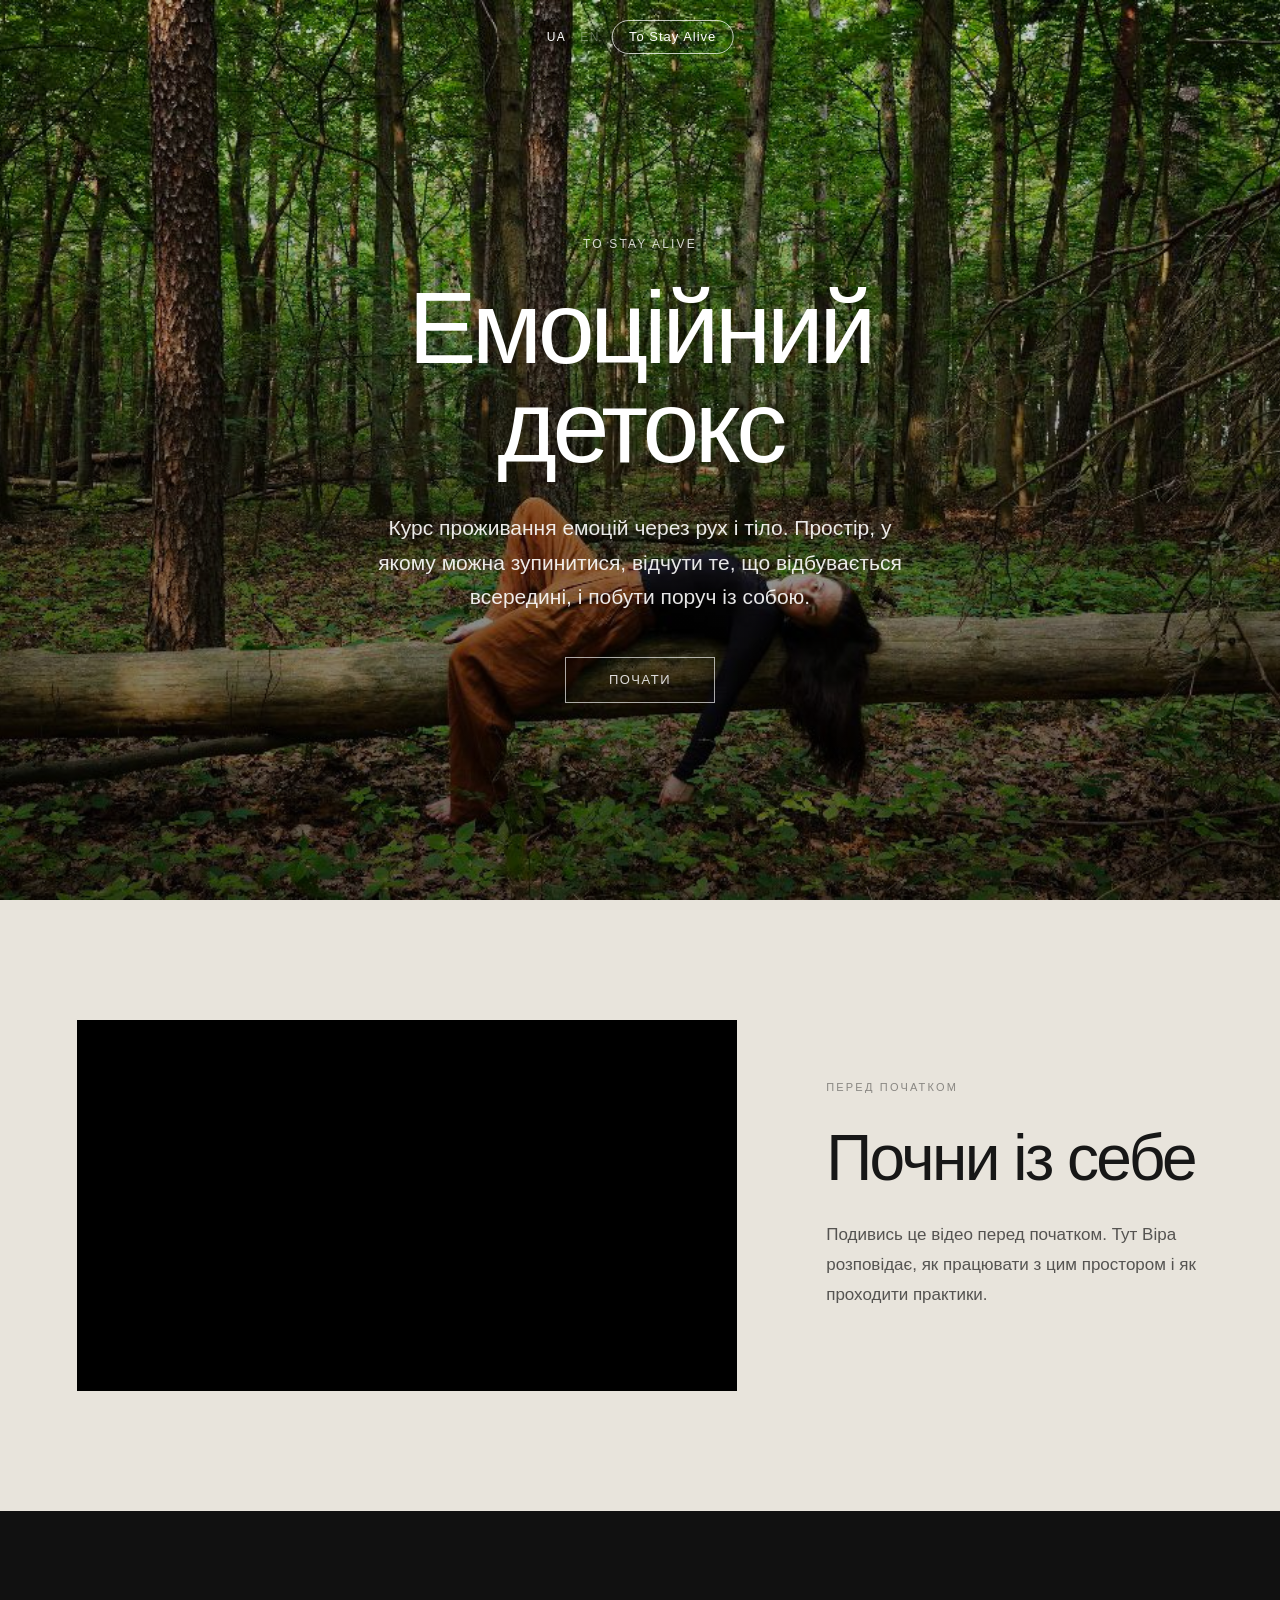
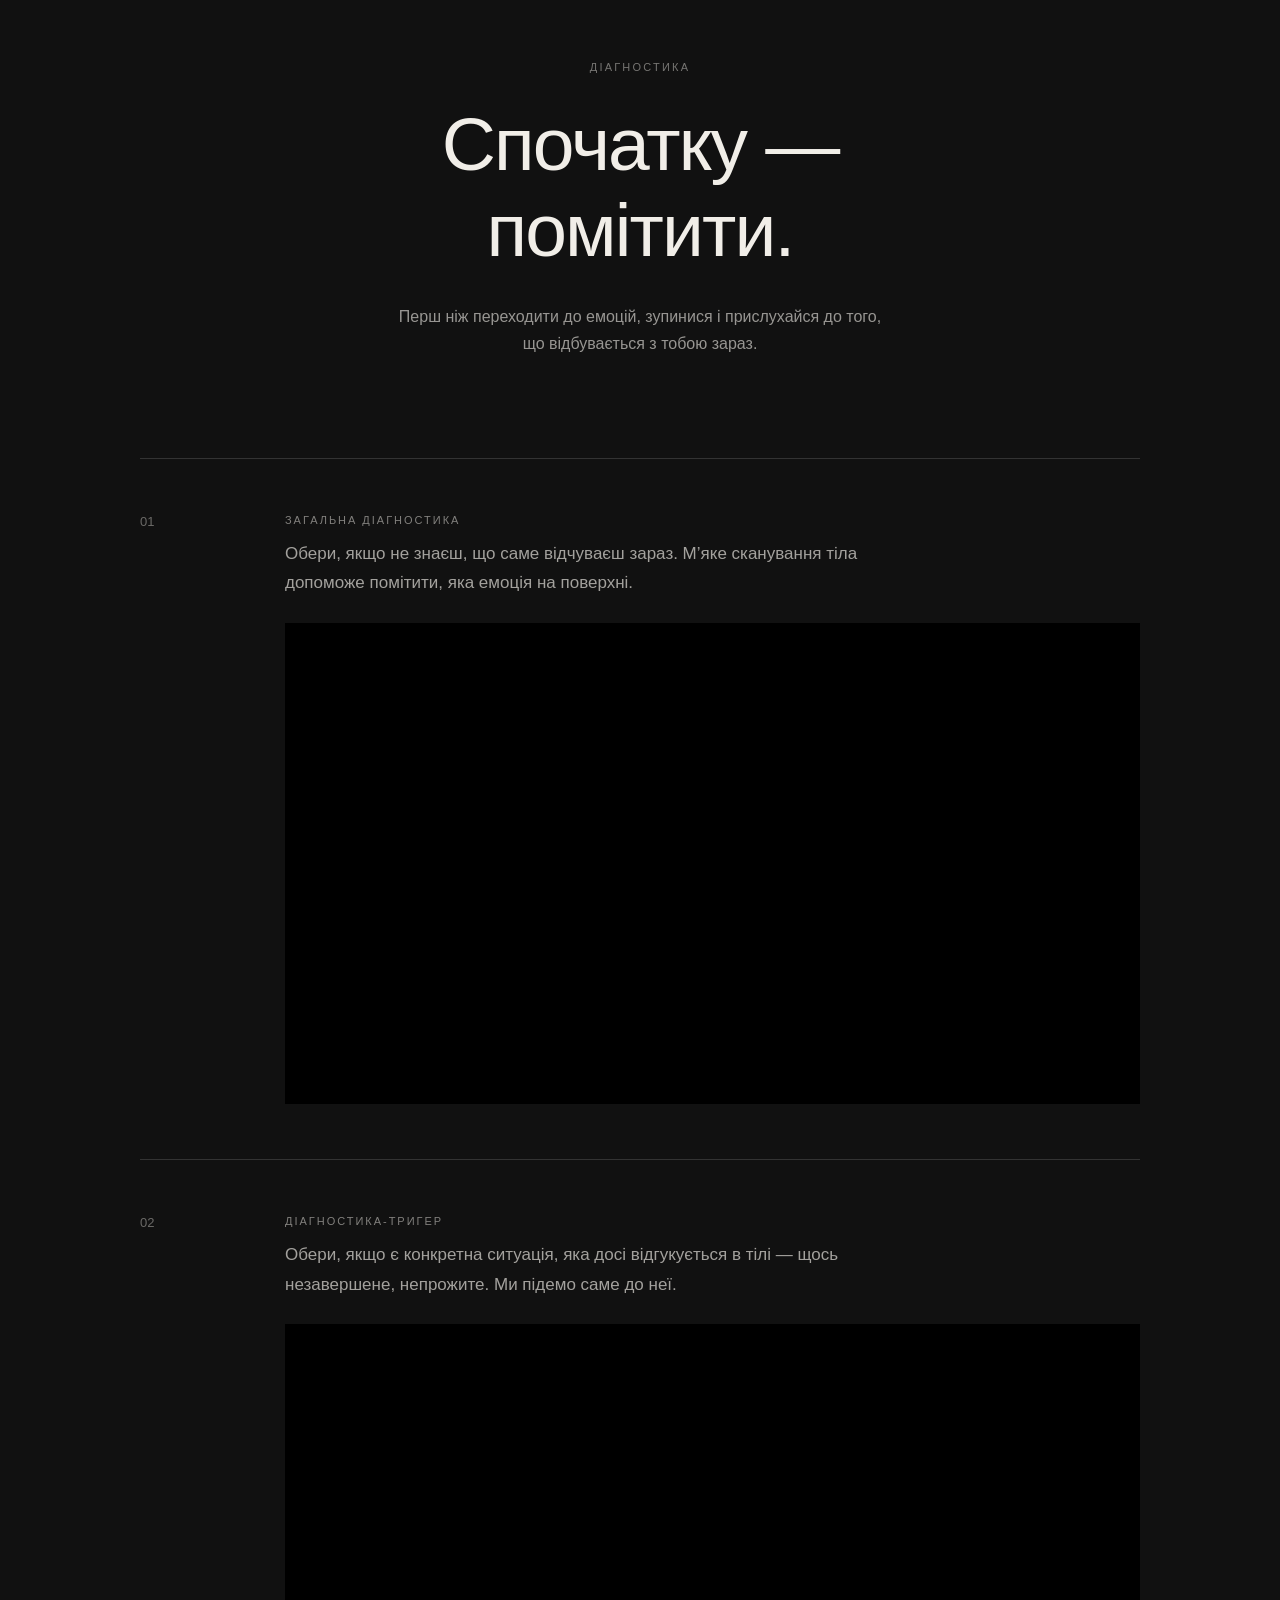
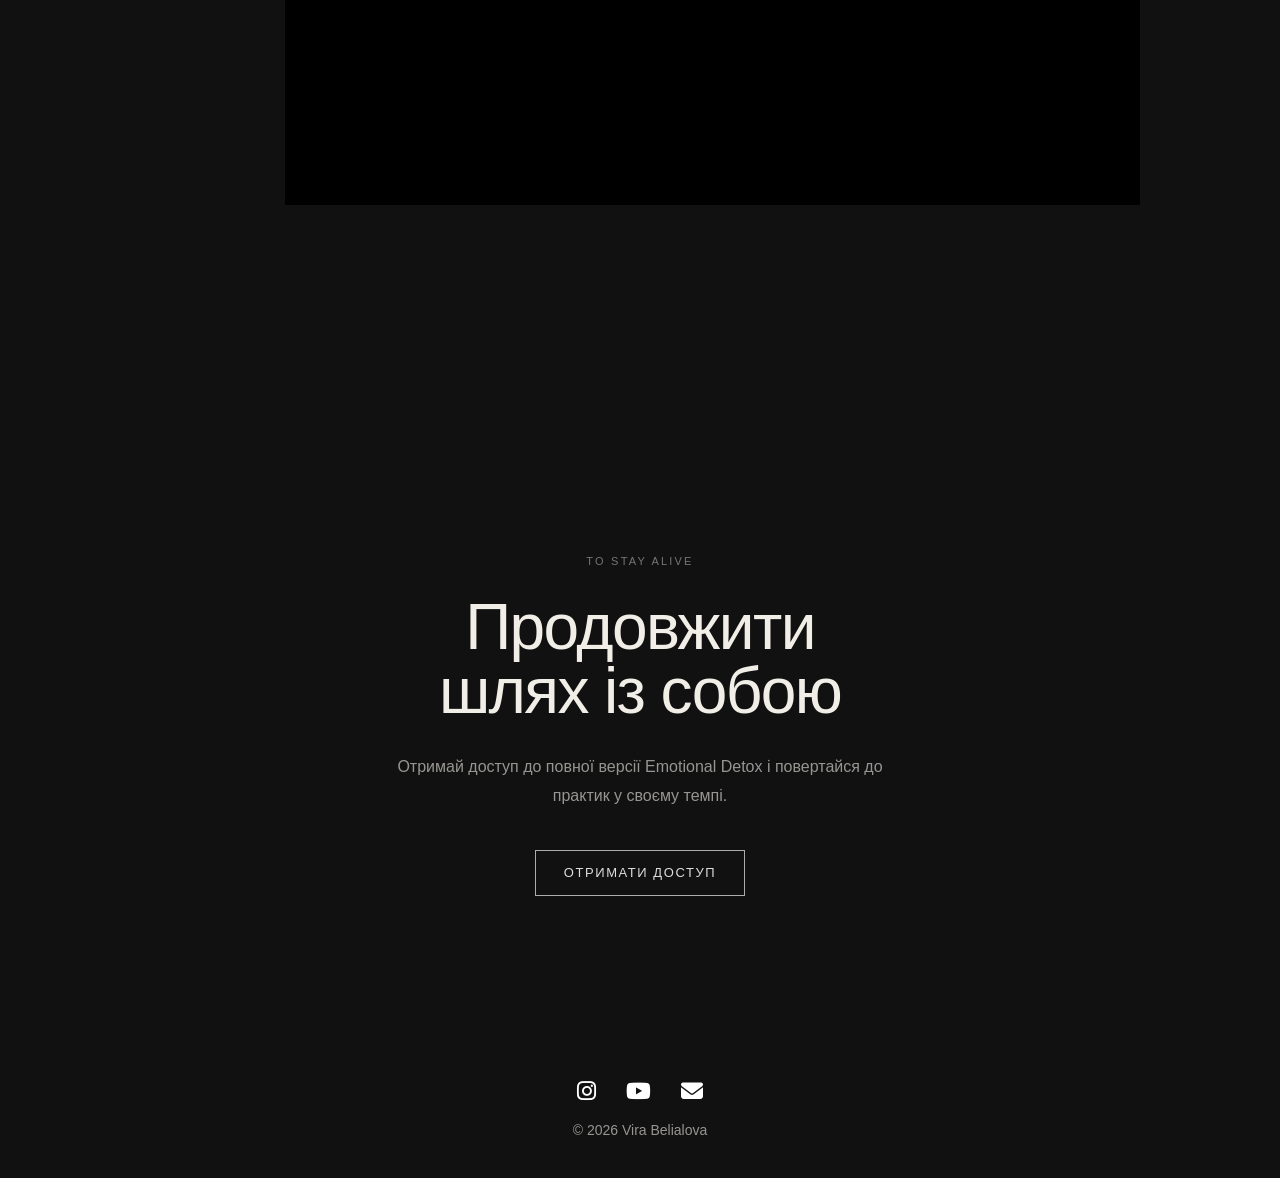
==== commit f3e1c3f8: "removed onclick refleciton Update emotions.html" ====
--- a/emotions.html
+++ b/emotions.html
@@ -1020,8 +1020,7 @@
 
         <button
           type="button"
-          class="reflection-toggle"
-          onclick="toggleReflection(this)">
+          class="reflection-toggle">
           Зупинитися і записати
         </button>
 
@@ -1086,8 +1085,7 @@
 
         <button
           type="button"
-          class="reflection-toggle"
-          onclick="toggleReflection(this)">
+          class="reflection-toggle">
           Зупинитися і записати
         </button>
 
@@ -1153,8 +1151,7 @@
 
         <button
           type="button"
-          class="reflection-toggle"
-          onclick="toggleReflection(this)">
+          class="reflection-toggle">
           Зупинитися і записати
         </button>
 
@@ -1220,8 +1217,7 @@
 
         <button
           type="button"
-          class="reflection-toggle"
-          onclick="toggleReflection(this)">
+          class="reflection-toggle">
           Зупинитися і записати
         </button>
 
@@ -1286,8 +1282,7 @@
 
         <button
           type="button"
-          class="reflection-toggle"
-          onclick="toggleReflection(this)">
+          class="reflection-toggle">
           Зупинитися і записати
         </button>
 
@@ -1350,8 +1345,7 @@
 
         <button
           type="button"
-          class="reflection-toggle"
-          onclick="toggleReflection(this)">
+          class="reflection-toggle">
           Зупинитися і записати
         </button>
 
@@ -1722,8 +1716,7 @@
 
         <button
           type="button"
-          class="reflection-toggle"
-          onclick="toggleReflection(this)">
+          class="reflection-toggle">
           Pause & reflect
         </button>
 
@@ -1789,8 +1782,7 @@
 
         <button
           type="button"
-          class="reflection-toggle"
-          onclick="toggleReflection(this)">
+          class="reflection-toggle">
           Pause & reflect
         </button>
 
@@ -1856,8 +1848,7 @@
 
         <button
           type="button"
-          class="reflection-toggle"
-          onclick="toggleReflection(this)">
+          class="reflection-toggle">
           Pause & reflect
         </button>
 
@@ -1922,8 +1913,7 @@
 
         <button
           type="button"
-          class="reflection-toggle"
-          onclick="toggleReflection(this)">
+          class="reflection-toggle">
           Pause & reflect
         </button>
 
@@ -1989,8 +1979,7 @@
 
         <button
           type="button"
-          class="reflection-toggle"
-          onclick="toggleReflection(this)">
+          class="reflection-toggle">
           Pause & reflect
         </button>
 
@@ -2537,277 +2526,8 @@
 
 </footer>
 
-
-
 <script src="js/emotions.js"></script>
 
-
-<!-- =========================================================
-     MODAL FALLBACK / VISUAL BEHAVIOUR
-========================================================= -->
-
-<script>
-
-  /*
-   * Keeps the modal independent from the page layout.
-   * Existing emotions.js functionality is preserved.
-   */
-
-  document.addEventListener("DOMContentLoaded", function () {
-
-    const modal = document.getElementById("donateModal");
-    const closeButton = document.getElementById("closeModal");
-
-    const openButtons = [
-      document.getElementById("emotionsDonateBtn"),
-      document.getElementById("emotionsDonateBtnEn")
-    ].filter(Boolean);
-
-
-    function openAccessModal() {
-
-      if (!modal) return;
-
-      modal.style.display = "flex";
-
-      requestAnimationFrame(function () {
-        modal.classList.add("show");
-      });
-
-      document.body.style.overflow = "hidden";
-    }
-
-
-    function closeAccessModal() {
-
-      if (!modal) return;
-
-      modal.classList.remove("show");
-
-      setTimeout(function () {
-        modal.style.display = "none";
-      }, 250);
-
-      document.body.style.overflow = "";
-    }
-
-
-    openButtons.forEach(function (button) {
-
-      button.addEventListener("click", function (event) {
-
-        event.preventDefault();
-
-        openAccessModal();
-
-      });
-
-    });
-
-
-    if (closeButton) {
-
-      closeButton.addEventListener("click", closeAccessModal);
-
-      closeButton.addEventListener("keydown", function (event) {
-
-        if (
-          event.key === "Enter" ||
-          event.key === " "
-        ) {
-
-          event.preventDefault();
-
-          closeAccessModal();
-
-        }
-
-      });
-
-    }
-
-
-    if (modal) {
-
-      modal.addEventListener("click", function (event) {
-
-        if (event.target === modal) {
-          closeAccessModal();
-        }
-
-      });
-
-    }
-
-
-    document.addEventListener("keydown", function (event) {
-
-      if (event.key === "Escape") {
-        closeAccessModal();
-      }
-
-    });
-
-
-    /* PAYMENT TABS */
-
-    const tabs = document.querySelectorAll(".donate-tabs .tab-btn");
-    const contents = document.querySelectorAll(".tab-content");
-
-
-    tabs.forEach(function (tab) {
-
-      tab.addEventListener("click", function () {
-
-        const target = tab.dataset.tab;
-
-        tabs.forEach(function (item) {
-          item.classList.remove("active");
-        });
-
-        contents.forEach(function (content) {
-          content.classList.remove("active");
-        });
-
-        tab.classList.add("active");
-
-        const targetContent = document.getElementById(target);
-
-        if (targetContent) {
-          targetContent.classList.add("active");
-        }
-
-      });
-
-    });
-
-
-    /* COPY WISE */
-
-    const copyWise = document.getElementById("copyWise");
-
-    if (copyWise) {
-
-      copyWise.addEventListener("click", async function () {
-
-        try {
-
-          await navigator.clipboard.writeText(
-            "BE82 9053 0838 8568"
-          );
-
-          const originalText = copyWise.textContent;
-
-          copyWise.textContent = "Copied";
-
-          setTimeout(function () {
-            copyWise.textContent = originalText;
-          }, 1500);
-
-        } catch (error) {
-
-          console.error("Could not copy Wise details.", error);
-
-        }
-
-      });
-
-    }
-
-
-    /* COPY CARD */
-
-    const copyCard = document.getElementById("copyCard");
-
-    if (copyCard) {
-
-      copyCard.addEventListener("click", async function () {
-
-        try {
-
-          await navigator.clipboard.writeText(
-            "4323 3450 5365 5222"
-          );
-
-          const originalText = copyCard.textContent;
-
-          copyCard.textContent = "Copied";
-
-          setTimeout(function () {
-            copyCard.textContent = originalText;
-          }, 1500);
-
-        } catch (error) {
-
-          console.error("Could not copy card number.", error);
-
-        }
-
-      });
-
-    }
-
-
-    /* COPY USDT */
-
-    const copyWallet = document.getElementById("copyWallet");
-
-    if (copyWallet) {
-
-      copyWallet.addEventListener("click", async function () {
-
-        try {
-
-          await navigator.clipboard.writeText(
-            "TLg3NrPEcMphcXSrAWVdmLc9QmAhAwKJ5G"
-          );
-
-          const originalText = copyWallet.textContent;
-
-          copyWallet.textContent = "Copied";
-
-          setTimeout(function () {
-            copyWallet.textContent = originalText;
-          }, 1500);
-
-        } catch (error) {
-
-          console.error("Could not copy wallet address.", error);
-
-        }
-
-      });
-
-    }
-
-
-    /* SHOW USDT WALLET */
-
-    const showWallet = document.getElementById("showWallet");
-    const walletAddress = document.getElementById("walletAddress");
-
-    if (showWallet && walletAddress) {
-
-      showWallet.addEventListener("click", function () {
-
-        const isHidden =
-          walletAddress.style.display === "none";
-
-        walletAddress.style.display =
-          isHidden ? "block" : "none";
-
-        showWallet.textContent =
-          isHidden ? "Hide wallet" : "Show wallet";
-
-      });
-
-    }
-
-  });
-
-</script>
-
-
 </body>
 
 </html>
--- a/css/emotions.css
+++ b/css/emotions.css
@@ -252,7 +252,7 @@
 
   border: 1px solid rgba(255,255,255,0.65);
 
-  color: #fff !important;
+  color: #dedcdc !important;
   background: transparent !important;
 
   text-decoration: none;
@@ -393,7 +393,7 @@
   flex-direction: column;
 
   justify-content: center;
-
+ 
   padding: 12%;
 }
 
@@ -1085,7 +1085,7 @@
 
   padding: 14px 22px;
 
-  border: 0;
+  border: 0;-
 
   border-radius: 10px;
 
@@ -1474,3 +1474,84 @@
 .emotions-page .emotion-hero-content p {
   opacity: 0.9 !important;
 }
+/* =========================================================
+   DONATION MODAL — FINAL TEXT COLORS
+   ========================================================= */
+
+/* Main modal */
+#donateModal .donate-modal-content {
+  color: #111 !important;
+}
+
+/* Main text */
+#donateModal .donate-modal-content h2,
+#donateModal .donate-modal-content h3,
+#donateModal .donate-modal-content p,
+#donateModal .donate-modal-content span,
+#donateModal .donate-modal-content strong,
+#donateModal .donate-modal-content label {
+  color: #111 !important;
+}
+
+
+/* Description / notes */
+#donateModal .donation-note {
+  color: #333 !important;
+}
+
+
+/* Recommended amount */
+#donateModal .recommended-amount,
+#donateModal .recommended-amount *,
+#donateModal .donation-amount,
+#donateModal .donation-amount * {
+  color: #111 !important;
+}
+
+
+/* Bank details */
+#donateModal .bank-details,
+#donateModal .bank-details *,
+#donateModal .card-number {
+  color: #eceaea !important;
+}
+
+
+/* Wise / PayPal / USDT text */
+#donateModal .tab-content,
+#donateModal .tab-content p,
+#donateModal .tab-content span {
+  color: #eceaea !important;
+}
+
+
+/* Donation links */
+#donateModal .donate-link,
+#donateModal .tab-content a {
+  color: #eceaea !important;
+}
+
+
+/* Tabs */
+#donateModal .donate-tabs .tab-btn {
+  color: #cb7171 !important;
+}
+
+
+/* Active tab */
+#donateModal .donate-tabs .tab-btn.active {
+  color: #fff !important;
+}
+
+
+/* Copy / show wallet buttons */
+#donateModal .copy-btn,
+#donateModal .show-wallet {
+  color: #eceaea !important;
+}
+
+
+/* Close button */
+#donateModal .close-modal {
+  color: #111 !important;
+}
